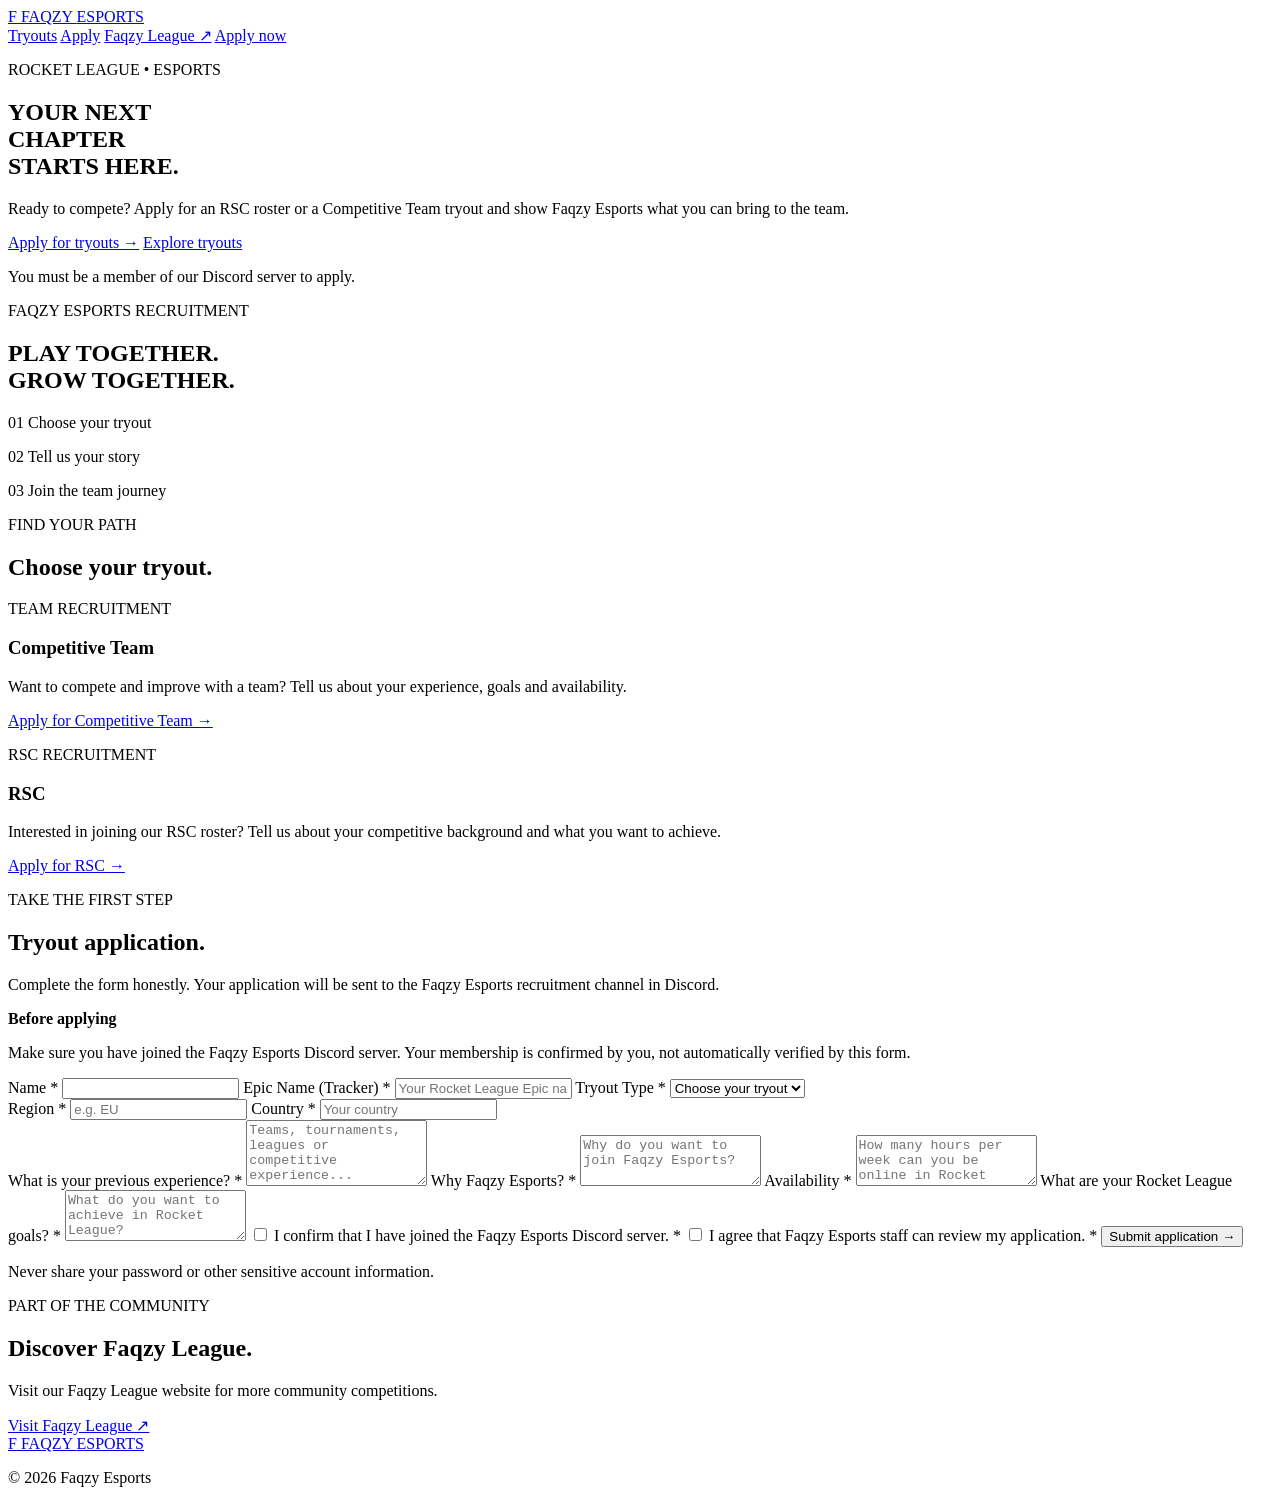
==== index.html @ 2a692650 "Add initial index.html for Faqzy Esports site" ====
<!DOCTYPE html>
<html lang="en">
<head>
  <meta charset="UTF-8">
  <meta name="viewport" content="width=device-width, initial-scale=1.0">

  <title>Faqzy Esports | Tryouts</title>
  <meta name="description" content="Apply for Faqzy Esports Rocket League tryouts.">

  <link rel="stylesheet" href="style.css">
</head>

<body>
  <header class="navbar">
    <a class="brand" href="#">
      <span class="logo">F</span>
      FAQZY <span>ESPORTS</span>
    </a>

    <nav>
      <a href="#tryouts">Tryouts</a>
      <a href="#apply">Apply</a>
      <a href="https://faqzyleague.vercel.app/index.html"
         target="_blank" rel="noopener noreferrer">Faqzy League ↗</a>
      <a class="nav-button" href="#apply">Apply now</a>
    </nav>
  </header>

  <main>
    <section class="hero">
      <div>
        <p class="eyebrow">ROCKET LEAGUE • ESPORTS</p>
        <h1>YOUR NEXT<br><span>CHAPTER</span><br>STARTS HERE.</h1>

        <p class="description">
          Ready to compete? Apply for an RSC roster or a Competitive Team
          tryout and show Faqzy Esports what you can bring to the team.
        </p>

        <div class="buttons">
          <a class="button primary" href="#apply">Apply for tryouts →</a>
          <a class="button" href="#tryouts">Explore tryouts</a>
        </div>

        <p class="small">You must be a member of our Discord server to apply.</p>
      </div>

      <div class="hero-card">
        <p class="eyebrow">FAQZY ESPORTS RECRUITMENT</p>
        <h2>PLAY TOGETHER.<br>GROW TOGETHER.</h2>
        <div class="divider"></div>
        <p><span>01</span> Choose your tryout</p>
        <p><span>02</span> Tell us your story</p>
        <p><span>03</span> Join the team journey</p>
      </div>
    </section>

    <section class="section" id="tryouts">
      <p class="eyebrow">FIND YOUR PATH</p>
      <h2>Choose your <span>tryout.</span></h2>

      <div class="cards">
        <article class="card">
          <p class="eyebrow">TEAM RECRUITMENT</p>
          <h3>Competitive Team</h3>
          <p>
            Want to compete and improve with a team? Tell us about your
            experience, goals and availability.
          </p>
          <a href="#apply" data-tryout="Competitive Team">Apply for Competitive Team →</a>
        </article>

        <article class="card featured">
          <p class="eyebrow">RSC RECRUITMENT</p>
          <h3>RSC</h3>
          <p>
            Interested in joining our RSC roster? Tell us about your
            competitive background and what you want to achieve.
          </p>
          <a href="#apply" data-tryout="RSC">Apply for RSC →</a>
        </article>
      </div>
    </section>

    <section class="section application" id="apply">
      <div class="intro">
        <p class="eyebrow">TAKE THE FIRST STEP</p>
        <h2>Tryout <span>application.</span></h2>

        <p>
          Complete the form honestly. Your application will be sent to
          the Faqzy Esports recruitment channel in Discord.
        </p>

        <div class="notice">
          <strong>Before applying</strong>
          <p>
            Make sure you have joined the Faqzy Esports Discord server.
            Your membership is confirmed by you, not automatically verified
            by this form.
          </p>
        </div>
      </div>

      <form id="tryout-form" class="form">
        <label>
          Name *
          <input name="playerName" maxlength="60" required>
        </label>

        <label>
          Epic Name (Tracker) *
          <input name="epicName" maxlength="80"
                 placeholder="Your Rocket League Epic name" required>
        </label>

        <label>
          Tryout Type *
          <select name="tryoutType" id="tryoutType" required>
            <option value="">Choose your tryout</option>
            <option value="RSC">RSC</option>
            <option value="Competitive Team">Competitive Team</option>
          </select>
        </label>

        <div class="row">
          <label>
            Region *
            <input name="region" maxlength="60"
                   placeholder="e.g. EU" required>
          </label>

          <label>
            Country *
            <input name="country" maxlength="60"
                   placeholder="Your country" required>
          </label>
        </div>

        <label>
          What is your previous experience? *
          <textarea name="experience" rows="4" maxlength="1500"
                    placeholder="Teams, tournaments, leagues or competitive experience..."
                    required></textarea>
        </label>

        <label>
          Why Faqzy Esports? *
          <textarea name="whyFaqzy" rows="3" maxlength="1200"
                    placeholder="Why do you want to join Faqzy Esports?"
                    required></textarea>
        </label>

        <label>
          Availability *
          <textarea name="availability" rows="3" maxlength="1000"
                    placeholder="How many hours per week can you be online in Rocket League and Discord?"
                    required></textarea>
        </label>

        <label>
          What are your Rocket League goals? *
          <textarea name="goals" rows="3" maxlength="1200"
                    placeholder="What do you want to achieve in Rocket League?"
                    required></textarea>
        </label>

        <label class="checkbox">
          <input type="checkbox" name="joinedDiscord" required>
          <span>I confirm that I have joined the Faqzy Esports Discord server. *</span>
        </label>

        <label class="checkbox">
          <input type="checkbox" name="consent" required>
          <span>I agree that Faqzy Esports staff can review my application. *</span>
        </label>

        <button id="submit-button" class="button primary submit" type="submit">
          Submit application →
        </button>

        <p id="form-status" role="status" aria-live="polite"></p>
        <p class="small">Never share your password or other sensitive account information.</p>
      </form>
    </section>

    <section class="league">
      <div>
        <p class="eyebrow">PART OF THE COMMUNITY</p>
        <h2>Discover <span>Faqzy League.</span></h2>
        <p>Visit our Faqzy League website for more community competitions.</p>
      </div>

      <a class="button"
         href="https://faqzyleague.vercel.app/index.html"
         target="_blank" rel="noopener noreferrer">
        Visit Faqzy League ↗
      </a>
    </section>
  </main>

  <footer>
    <a class="brand" href="#"><span class="logo">F</span> FAQZY <span>ESPORTS</span></a>
    <p>© 2026 Faqzy Esports</p>
  </footer>

  <script src="script.js"></script>
</body>
</html>
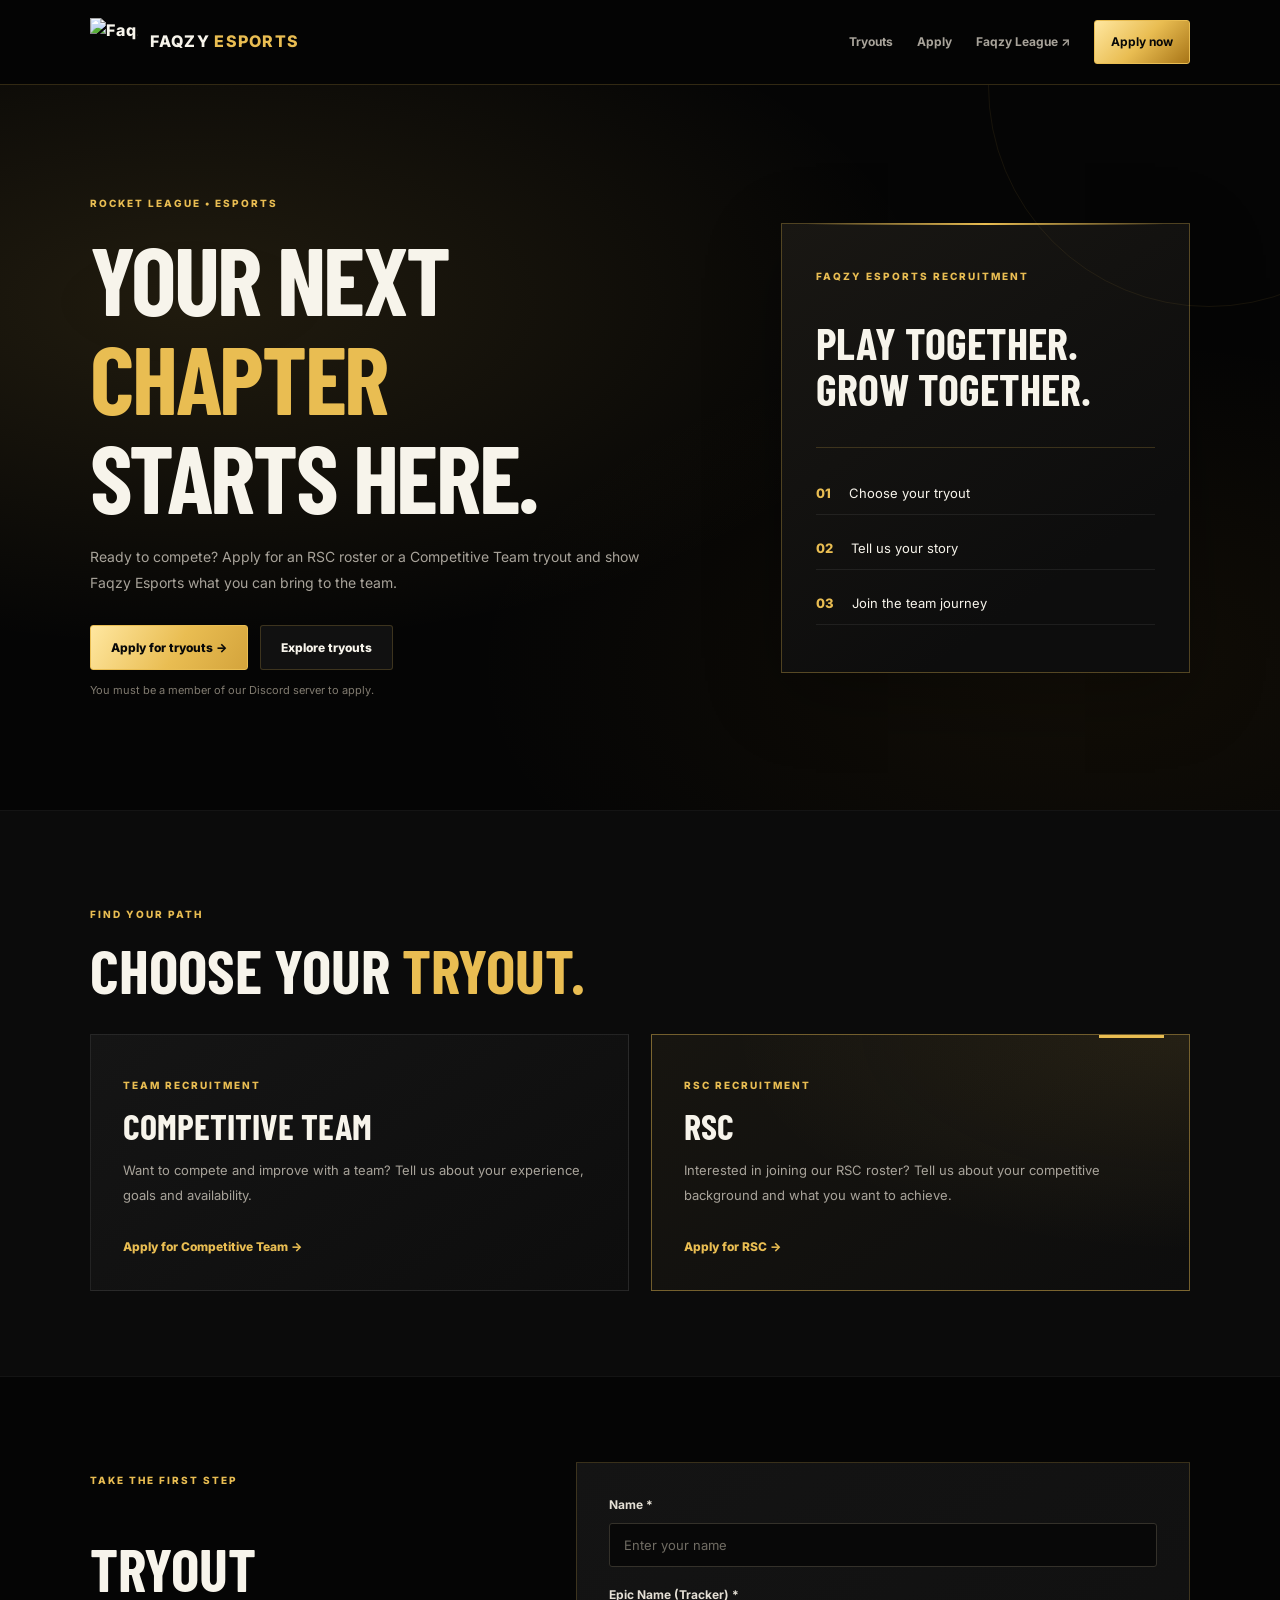
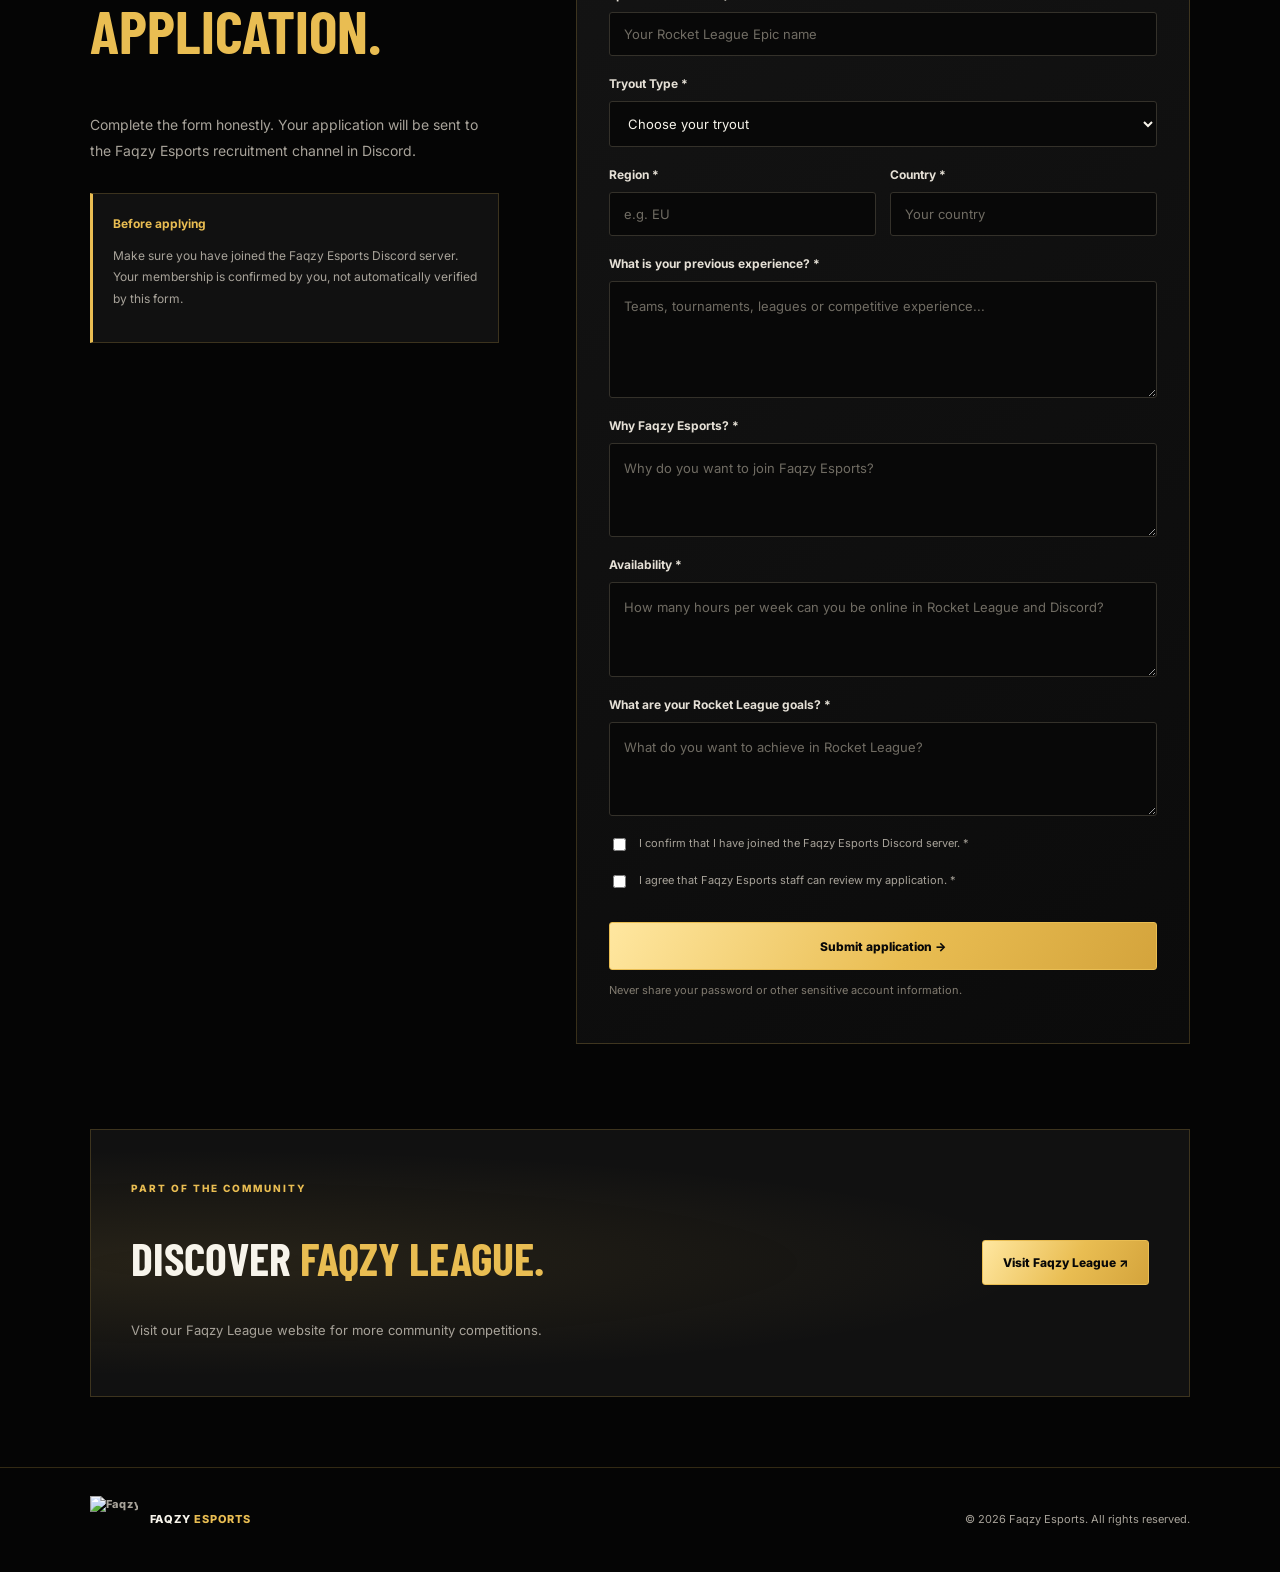
==== commit 89b737e6: "Update index.html" ====
--- a/index.html
+++ b/index.html
@@ -4,206 +4,507 @@
   <meta charset="UTF-8">
   <meta name="viewport" content="width=device-width, initial-scale=1.0">
 
-  <title>Faqzy Esports | Tryouts</title>
-  <meta name="description" content="Apply for Faqzy Esports Rocket League tryouts.">
+  <title>Faqzy Esports | Rocket League Tryouts</title>
+
+  <meta
+    name="description"
+    content="Apply for Faqzy Esports Rocket League tryouts. Join our RSC roster or Competitive Team and take your competitive journey to the next level."
+  >
+
+  <meta name="theme-color" content="#050505">
+
+  <link rel="icon" type="image/png" href="faqzy-logo.png">
+  <link rel="preconnect" href="https://fonts.googleapis.com">
+  <link rel="preconnect" href="https://fonts.gstatic.com" crossorigin>
+
+  <link
+    href="https://fonts.googleapis.com/css2?family=Barlow+Condensed:wght@600;700;800;900&family=Inter:wght@400;500;600;700;800&display=swap"
+    rel="stylesheet"
+  >
 
   <link rel="stylesheet" href="style.css">
 </head>
 
 <body>
+
+  <!-- NAVIGATION -->
   <header class="navbar">
-    <a class="brand" href="#">
-      <span class="logo">F</span>
-      FAQZY <span>ESPORTS</span>
+
+    <a class="brand" href="#" aria-label="Faqzy Esports home">
+      <img
+        src="faqzy-logo.png"
+        alt="Faqzy Esports logo"
+        class="brand-logo"
+      >
+
+      <span class="brand-name">
+        FAQZY <span>ESPORTS</span>
+      </span>
     </a>
 
-    <nav>
+    <nav aria-label="Main navigation">
       <a href="#tryouts">Tryouts</a>
       <a href="#apply">Apply</a>
-      <a href="https://faqzyleague.vercel.app/index.html"
-         target="_blank" rel="noopener noreferrer">Faqzy League ↗</a>
-      <a class="nav-button" href="#apply">Apply now</a>
+
+      <a
+        href="https://faqzyleague.vercel.app/index.html"
+        target="_blank"
+        rel="noopener noreferrer"
+      >
+        Faqzy League ↗
+      </a>
+
+      <a class="nav-button" href="#apply">
+        Apply now
+      </a>
     </nav>
+
   </header>
 
+
   <main>
+
+    <!-- HERO SECTION -->
     <section class="hero">
-      <div>
-        <p class="eyebrow">ROCKET LEAGUE • ESPORTS</p>
-        <h1>YOUR NEXT<br><span>CHAPTER</span><br>STARTS HERE.</h1>
+
+      <div class="hero-content">
+
+        <p class="eyebrow">
+          ROCKET LEAGUE • ESPORTS
+        </p>
+
+        <h1>
+          YOUR NEXT<br>
+          <span>CHAPTER</span><br>
+          STARTS HERE.
+        </h1>
 
         <p class="description">
-          Ready to compete? Apply for an RSC roster or a Competitive Team
-          tryout and show Faqzy Esports what you can bring to the team.
+          Ready to compete? Apply for an RSC roster or a Competitive
+          Team tryout and show Faqzy Esports what you can bring to
+          the team.
         </p>
 
         <div class="buttons">
-          <a class="button primary" href="#apply">Apply for tryouts →</a>
-          <a class="button" href="#tryouts">Explore tryouts</a>
+
+          <a class="button primary" href="#apply">
+            Apply for tryouts →
+          </a>
+
+          <a class="button" href="#tryouts">
+            Explore tryouts
+          </a>
+
         </div>
 
-        <p class="small">You must be a member of our Discord server to apply.</p>
+        <p class="small">
+          You must be a member of our Discord server to apply.
+        </p>
+
       </div>
 
+
+      <!-- RECRUITMENT CARD -->
       <div class="hero-card">
-        <p class="eyebrow">FAQZY ESPORTS RECRUITMENT</p>
-        <h2>PLAY TOGETHER.<br>GROW TOGETHER.</h2>
+
+        <p class="eyebrow">
+          FAQZY ESPORTS RECRUITMENT
+        </p>
+
+        <h2>
+          PLAY TOGETHER.<br>
+          GROW TOGETHER.
+        </h2>
+
         <div class="divider"></div>
-        <p><span>01</span> Choose your tryout</p>
-        <p><span>02</span> Tell us your story</p>
-        <p><span>03</span> Join the team journey</p>
+
+        <p>
+          <span>01</span>
+          Choose your tryout
+        </p>
+
+        <p>
+          <span>02</span>
+          Tell us your story
+        </p>
+
+        <p>
+          <span>03</span>
+          Join the team journey
+        </p>
+
       </div>
+
     </section>
 
+
+    <!-- TRYOUT OPTIONS -->
     <section class="section" id="tryouts">
-      <p class="eyebrow">FIND YOUR PATH</p>
-      <h2>Choose your <span>tryout.</span></h2>
+
+      <p class="eyebrow">
+        FIND YOUR PATH
+      </p>
+
+      <h2>
+        Choose your <span>tryout.</span>
+      </h2>
 
       <div class="cards">
+
+        <!-- COMPETITIVE TEAM -->
         <article class="card">
-          <p class="eyebrow">TEAM RECRUITMENT</p>
-          <h3>Competitive Team</h3>
+
+          <p class="eyebrow">
+            TEAM RECRUITMENT
+          </p>
+
+          <h3>
+            Competitive Team
+          </h3>
+
           <p>
-            Want to compete and improve with a team? Tell us about your
-            experience, goals and availability.
+            Want to compete and improve with a team? Tell us about
+            your experience, goals and availability.
           </p>
-          <a href="#apply" data-tryout="Competitive Team">Apply for Competitive Team →</a>
+
+          <a
+            href="#apply"
+            data-tryout="Competitive Team"
+          >
+            Apply for Competitive Team →
+          </a>
+
         </article>
 
+
+        <!-- RSC -->
         <article class="card featured">
-          <p class="eyebrow">RSC RECRUITMENT</p>
-          <h3>RSC</h3>
+
+          <p class="eyebrow">
+            RSC RECRUITMENT
+          </p>
+
+          <h3>
+            RSC
+          </h3>
+
           <p>
-            Interested in joining our RSC roster? Tell us about your
-            competitive background and what you want to achieve.
+            Interested in joining our RSC roster? Tell us about
+            your competitive background and what you want to achieve.
           </p>
-          <a href="#apply" data-tryout="RSC">Apply for RSC →</a>
+
+          <a
+            href="#apply"
+            data-tryout="RSC"
+          >
+            Apply for RSC →
+          </a>
+
         </article>
+
       </div>
+
     </section>
 
+
+    <!-- APPLICATION SECTION -->
     <section class="section application" id="apply">
+
+      <!-- INTRODUCTION -->
       <div class="intro">
-        <p class="eyebrow">TAKE THE FIRST STEP</p>
-        <h2>Tryout <span>application.</span></h2>
+
+        <p class="eyebrow">
+          TAKE THE FIRST STEP
+        </p>
+
+        <h2>
+          Tryout <span>application.</span>
+        </h2>
 
         <p>
-          Complete the form honestly. Your application will be sent to
-          the Faqzy Esports recruitment channel in Discord.
+          Complete the form honestly. Your application will be sent
+          to the Faqzy Esports recruitment channel in Discord.
         </p>
 
         <div class="notice">
-          <strong>Before applying</strong>
+
+          <strong>
+            Before applying
+          </strong>
+
           <p>
             Make sure you have joined the Faqzy Esports Discord server.
-            Your membership is confirmed by you, not automatically verified
-            by this form.
+            Your membership is confirmed by you, not automatically
+            verified by this form.
           </p>
+
         </div>
+
       </div>
 
+
+      <!-- APPLICATION FORM -->
       <form id="tryout-form" class="form">
+
+        <!-- NAME -->
         <label>
           Name *
-          <input name="playerName" maxlength="60" required>
-        </label>
-
+
+          <input
+            type="text"
+            name="playerName"
+            maxlength="60"
+            autocomplete="nickname"
+            placeholder="Enter your name"
+            required
+          >
+        </label>
+
+
+        <!-- EPIC NAME -->
         <label>
           Epic Name (Tracker) *
-          <input name="epicName" maxlength="80"
-                 placeholder="Your Rocket League Epic name" required>
-        </label>
-
+
+          <input
+            type="text"
+            name="epicName"
+            maxlength="80"
+            placeholder="Your Rocket League Epic name"
+            required
+          >
+        </label>
+
+
+        <!-- TRYOUT TYPE -->
         <label>
           Tryout Type *
-          <select name="tryoutType" id="tryoutType" required>
-            <option value="">Choose your tryout</option>
-            <option value="RSC">RSC</option>
-            <option value="Competitive Team">Competitive Team</option>
+
+          <select
+            name="tryoutType"
+            id="tryoutType"
+            required
+          >
+            <option value="">
+              Choose your tryout
+            </option>
+
+            <option value="RSC">
+              RSC
+            </option>
+
+            <option value="Competitive Team">
+              Competitive Team
+            </option>
+
           </select>
         </label>
 
+
+        <!-- REGION AND COUNTRY -->
         <div class="row">
+
           <label>
             Region *
-            <input name="region" maxlength="60"
-                   placeholder="e.g. EU" required>
+
+            <input
+              type="text"
+              name="region"
+              maxlength="60"
+              placeholder="e.g. EU"
+              required
+            >
           </label>
 
           <label>
             Country *
-            <input name="country" maxlength="60"
-                   placeholder="Your country" required>
+
+            <input
+              type="text"
+              name="country"
+              maxlength="60"
+              placeholder="Your country"
+              autocomplete="country-name"
+              required
+            >
           </label>
+
         </div>
 
+
+        <!-- EXPERIENCE -->
         <label>
           What is your previous experience? *
-          <textarea name="experience" rows="4" maxlength="1500"
-                    placeholder="Teams, tournaments, leagues or competitive experience..."
-                    required></textarea>
-        </label>
-
+
+          <textarea
+            name="experience"
+            rows="4"
+            maxlength="1500"
+            placeholder="Teams, tournaments, leagues or competitive experience..."
+            required
+          ></textarea>
+        </label>
+
+
+        <!-- WHY FAQZY -->
         <label>
           Why Faqzy Esports? *
-          <textarea name="whyFaqzy" rows="3" maxlength="1200"
-                    placeholder="Why do you want to join Faqzy Esports?"
-                    required></textarea>
-        </label>
-
+
+          <textarea
+            name="whyFaqzy"
+            rows="3"
+            maxlength="1200"
+            placeholder="Why do you want to join Faqzy Esports?"
+            required
+          ></textarea>
+        </label>
+
+
+        <!-- AVAILABILITY -->
         <label>
           Availability *
-          <textarea name="availability" rows="3" maxlength="1000"
-                    placeholder="How many hours per week can you be online in Rocket League and Discord?"
-                    required></textarea>
-        </label>
-
+
+          <textarea
+            name="availability"
+            rows="3"
+            maxlength="1000"
+            placeholder="How many hours per week can you be online in Rocket League and Discord?"
+            required
+          ></textarea>
+        </label>
+
+
+        <!-- GOALS -->
         <label>
           What are your Rocket League goals? *
-          <textarea name="goals" rows="3" maxlength="1200"
-                    placeholder="What do you want to achieve in Rocket League?"
-                    required></textarea>
-        </label>
-
+
+          <textarea
+            name="goals"
+            rows="3"
+            maxlength="1200"
+            placeholder="What do you want to achieve in Rocket League?"
+            required
+          ></textarea>
+        </label>
+
+
+        <!-- DISCORD CONFIRMATION -->
         <label class="checkbox">
-          <input type="checkbox" name="joinedDiscord" required>
-          <span>I confirm that I have joined the Faqzy Esports Discord server. *</span>
-        </label>
-
+
+          <input
+            type="checkbox"
+            name="joinedDiscord"
+            required
+          >
+
+          <span>
+            I confirm that I have joined the Faqzy Esports Discord server. *
+          </span>
+
+        </label>
+
+
+        <!-- CONSENT -->
         <label class="checkbox">
-          <input type="checkbox" name="consent" required>
-          <span>I agree that Faqzy Esports staff can review my application. *</span>
-        </label>
-
-        <button id="submit-button" class="button primary submit" type="submit">
+
+          <input
+            type="checkbox"
+            name="consent"
+            required
+          >
+
+          <span>
+            I agree that Faqzy Esports staff can review my application. *
+          </span>
+
+        </label>
+
+
+        <!-- SUBMIT -->
+        <button
+          id="submit-button"
+          class="button primary submit"
+          type="submit"
+        >
           Submit application →
         </button>
 
-        <p id="form-status" role="status" aria-live="polite"></p>
-        <p class="small">Never share your password or other sensitive account information.</p>
+
+        <!-- STATUS MESSAGES -->
+        <p
+          id="form-status"
+          role="status"
+          aria-live="polite"
+        ></p>
+
+
+        <p class="small">
+          Never share your password or other sensitive account information.
+        </p>
+
       </form>
+
     </section>
 
+
+    <!-- FAQZY LEAGUE -->
     <section class="league">
+
       <div>
-        <p class="eyebrow">PART OF THE COMMUNITY</p>
-        <h2>Discover <span>Faqzy League.</span></h2>
-        <p>Visit our Faqzy League website for more community competitions.</p>
+
+        <p class="eyebrow">
+          PART OF THE COMMUNITY
+        </p>
+
+        <h2>
+          Discover <span>Faqzy League.</span>
+        </h2>
+
+        <p>
+          Visit our Faqzy League website for more community competitions.
+        </p>
+
       </div>
 
-      <a class="button"
-         href="https://faqzyleague.vercel.app/index.html"
-         target="_blank" rel="noopener noreferrer">
+      <a
+        class="button primary"
+        href="https://faqzyleague.vercel.app/index.html"
+        target="_blank"
+        rel="noopener noreferrer"
+      >
         Visit Faqzy League ↗
       </a>
+
     </section>
+
   </main>
 
+
+  <!-- FOOTER -->
   <footer>
-    <a class="brand" href="#"><span class="logo">F</span> FAQZY <span>ESPORTS</span></a>
-    <p>© 2026 Faqzy Esports</p>
+
+    <a class="brand" href="#" aria-label="Faqzy Esports home">
+
+      <img
+        src="faqzy-logo.png"
+        alt="Faqzy Esports logo"
+        class="brand-logo"
+      >
+
+      <span class="brand-name">
+        FAQZY <span>ESPORTS</span>
+      </span>
+
+    </a>
+
+    <p>
+      © 2026 Faqzy Esports. All rights reserved.
+    </p>
+
   </footer>
 
+
+  <!-- APPLICATION SCRIPT -->
   <script src="script.js"></script>
+
 </body>
 </html>
--- a/style.css
+++ b/style.css
@@ -0,0 +1,689 @@
+@import url('https://fonts.googleapis.com/css2?family=Barlow+Condensed:wght@600;700;800;900&family=Inter:wght@400;500;600;700;800&display=swap');
+
+:root {
+  --background: #050505;
+  --background-alt: #0b0b0b;
+  --panel: #111111;
+  --panel-light: #181818;
+
+  --text: #f7f4eb;
+  --muted: #a8a39a;
+
+  --gold: #e9bd52;
+  --gold-light: #ffe7a0;
+  --gold-dark: #a87517;
+
+  --border: rgba(233, 189, 82, .2);
+  --gold-glow: rgba(233, 189, 82, .12);
+}
+
+* {
+  box-sizing: border-box;
+}
+
+html {
+  scroll-behavior: smooth;
+  scroll-padding-top: 30px;
+}
+
+body {
+  margin: 0;
+  background: var(--background);
+  color: var(--text);
+  font-family: Inter, sans-serif;
+  line-height: 1.6;
+}
+
+::selection {
+  background: var(--gold);
+  color: #050505;
+}
+
+a {
+  color: inherit;
+  text-decoration: none;
+  transition: color .2s ease, background .2s ease,
+              border-color .2s ease, transform .2s ease;
+}
+
+.navbar {
+  padding: 18px 7%;
+  display: flex;
+  justify-content: space-between;
+  align-items: center;
+  gap: 24px;
+
+  background: rgba(5, 5, 5, .94);
+  border-bottom: 1px solid var(--border);
+
+  position: relative;
+  z-index: 10;
+}
+
+.brand {
+  display: flex;
+  align-items: center;
+  gap: 12px;
+
+  font-weight: 800;
+  letter-spacing: .08em;
+  white-space: nowrap;
+}
+
+.brand-logo {
+  width: 48px;
+  height: 48px;
+  object-fit: contain;
+  display: block;
+}
+
+.brand-name {
+  color: var(--text);
+}
+
+.brand-name > span {
+  color: var(--gold);
+}
+
+nav {
+  display: flex;
+  align-items: center;
+  flex-wrap: wrap;
+  gap: 24px;
+
+  color: var(--muted);
+  font-size: 12px;
+  font-weight: 700;
+}
+
+nav a:hover,
+.card a:hover {
+  color: var(--gold-light);
+}
+
+.nav-button {
+  padding: 11px 16px;
+  background: linear-gradient(
+    135deg,
+    var(--gold-light),
+    var(--gold),
+    var(--gold-dark)
+  );
+
+  color: #080808;
+  border: 1px solid var(--gold);
+  border-radius: 3px;
+}
+
+.nav-button:hover {
+  color: #000;
+  filter: brightness(1.12);
+  transform: translateY(-2px);
+}
+
+.hero {
+  position: relative;
+  overflow: hidden;
+
+  padding: 100px 7%;
+  display: grid;
+  grid-template-columns: 1.2fr .8fr;
+  align-items: center;
+  gap: 7%;
+
+  background:
+    radial-gradient(
+      ellipse at 15% 30%,
+      rgba(233, 189, 82, .12),
+      transparent 48%
+    ),
+    radial-gradient(
+      ellipse at 85% 80%,
+      rgba(168, 117, 23, .08),
+      transparent 40%
+    ),
+    var(--background);
+}
+
+.hero::after {
+  content: "";
+  position: absolute;
+  right: -150px;
+  top: -220px;
+
+  width: 440px;
+  height: 440px;
+
+  border: 1px solid rgba(233, 189, 82, .08);
+  border-radius: 50%;
+
+  pointer-events: none;
+}
+
+.eyebrow {
+  color: var(--gold);
+  font-size: 10px;
+  font-weight: 800;
+  letter-spacing: .2em;
+  text-transform: uppercase;
+}
+
+h1,
+h2,
+h3 {
+  font-family: 'Barlow Condensed', sans-serif;
+  text-transform: uppercase;
+  line-height: 1.03;
+}
+
+h1 {
+  font-size: clamp(58px, 7.5vw, 100px);
+  margin: 18px 0;
+  letter-spacing: -.025em;
+}
+
+h1 span,
+h2 span {
+  color: var(--gold);
+}
+
+.description {
+  max-width: 590px;
+  color: var(--muted);
+  font-size: 14px;
+  line-height: 1.9;
+}
+
+.buttons {
+  display: flex;
+  flex-wrap: wrap;
+  gap: 12px;
+  margin: 28px 0 12px;
+}
+
+.button {
+  display: inline-flex;
+  justify-content: center;
+  align-items: center;
+  gap: 8px;
+
+  padding: 14px 20px;
+
+  border: 1px solid var(--border);
+  background: #111;
+  color: var(--text);
+
+  border-radius: 3px;
+  font: 800 12px Inter, sans-serif;
+
+  cursor: pointer;
+  transition: .2s ease;
+}
+
+.button:hover {
+  border-color: var(--gold);
+  transform: translateY(-2px);
+}
+
+.primary {
+  background: linear-gradient(
+    120deg,
+    var(--gold-light),
+    var(--gold) 55%,
+    #d4a43c
+  );
+
+  border-color: var(--gold);
+  color: #080808;
+}
+
+.primary:hover {
+  background: var(--gold-light);
+  color: #000;
+  box-shadow: 0 5px 25px rgba(233, 189, 82, .17);
+}
+
+.small {
+  color: #817b70;
+  font-size: 11px;
+}
+
+.hero-card {
+  position: relative;
+  padding: 34px;
+
+  background:
+    linear-gradient(145deg, #191713, #0d0d0d 75%);
+
+  border: 1px solid rgba(233, 189, 82, .3);
+  box-shadow: 0 20px 70px rgba(0, 0, 0, .3);
+}
+
+.hero-card::before {
+  content: "";
+  position: absolute;
+  top: -1px;
+  left: 25px;
+  right: 25px;
+  height: 2px;
+
+  background: linear-gradient(
+    90deg,
+    transparent,
+    var(--gold),
+    transparent
+  );
+}
+
+.hero-card h2 {
+  font-size: 44px;
+}
+
+.divider {
+  border-top: 1px solid var(--border);
+  margin: 25px 0;
+}
+
+.hero-card p:not(.eyebrow) {
+  padding: 10px 0;
+  border-bottom: 1px solid rgba(255, 255, 255, .07);
+  font-size: 13px;
+}
+
+.hero-card p span {
+  color: var(--gold);
+  margin-right: 14px;
+  font-weight: 800;
+}
+
+.section {
+  padding: 85px 7%;
+}
+
+#tryouts {
+  background: var(--background-alt);
+  border-top: 1px solid rgba(255, 255, 255, .035);
+  border-bottom: 1px solid rgba(255, 255, 255, .035);
+}
+
+.section > h2 {
+  margin: 16px 0 32px;
+  font-size: clamp(40px, 5vw, 62px);
+}
+
+.cards {
+  display: grid;
+  grid-template-columns: repeat(2, minmax(0, 1fr));
+  gap: 22px;
+}
+
+.card,
+.form {
+  padding: 32px;
+  background: linear-gradient(145deg, #151515, #0d0d0d);
+
+  border: 1px solid rgba(255, 255, 255, .09);
+  min-width: 0;
+}
+
+.card {
+  position: relative;
+  transition: border-color .25s ease, transform .25s ease;
+}
+
+.card:hover {
+  border-color: rgba(233, 189, 82, .45);
+  transform: translateY(-4px);
+}
+
+.card h3 {
+  font-size: 36px;
+  margin: 14px 0;
+}
+
+.card p:not(.eyebrow) {
+  color: var(--muted);
+  font-size: 13px;
+  line-height: 1.9;
+  margin-bottom: 25px;
+}
+
+.card a {
+  display: inline-block;
+  color: var(--gold);
+  font-size: 12px;
+  font-weight: 800;
+}
+
+.featured {
+  border-color: rgba(233, 189, 82, .45);
+  background:
+    radial-gradient(
+      ellipse at 100% 0,
+      rgba(233, 189, 82, .09),
+      transparent 60%
+    ),
+    linear-gradient(145deg, #171510, #0d0d0d);
+}
+
+.featured::after {
+  content: "";
+  position: absolute;
+  top: 0;
+  right: 25px;
+
+  height: 3px;
+  width: 65px;
+
+  background: var(--gold);
+}
+
+.application {
+  display: grid;
+  grid-template-columns: .8fr 1.2fr;
+  gap: 7%;
+  align-items: start;
+}
+
+.intro h2 {
+  font-size: clamp(40px, 5vw, 60px);
+}
+
+.intro > p:not(.eyebrow) {
+  color: var(--muted);
+  font-size: 14px;
+  line-height: 1.9;
+}
+
+.notice {
+  margin-top: 28px;
+  padding: 20px;
+
+  background: #111;
+  border: 1px solid var(--border);
+  border-left: 3px solid var(--gold);
+
+  font-size: 12px;
+}
+
+.notice strong {
+  color: var(--gold);
+}
+
+.notice p {
+  color: var(--muted);
+  line-height: 1.8;
+}
+
+.form {
+  background: linear-gradient(145deg, #141414, #0b0b0b);
+  border-color: rgba(233, 189, 82, .2);
+}
+
+.form label:not(.checkbox) {
+  display: block;
+  margin-bottom: 18px;
+  font-size: 12px;
+  font-weight: 700;
+  color: #e5e0d6;
+}
+
+input:not([type="checkbox"]),
+select,
+textarea {
+  display: block;
+  width: 100%;
+  margin-top: 8px;
+  padding: 13px 14px;
+
+  background: #080808;
+  color: var(--text);
+
+  border: 1px solid #34312a;
+  border-radius: 3px;
+
+  font: 13px Inter, sans-serif;
+  transition: border-color .2s ease, box-shadow .2s ease;
+}
+
+input::placeholder,
+textarea::placeholder {
+  color: #706c63;
+}
+
+input:focus,
+select:focus,
+textarea:focus {
+  outline: none;
+  border-color: var(--gold);
+  box-shadow: 0 0 0 3px rgba(233, 189, 82, .08);
+}
+
+select {
+  cursor: pointer;
+}
+
+select option {
+  background: #111;
+  color: var(--text);
+}
+
+textarea {
+  resize: vertical;
+  line-height: 1.7;
+}
+
+.row {
+  display: grid;
+  grid-template-columns: 1fr 1fr;
+  gap: 14px;
+}
+
+.checkbox {
+  display: flex;
+  align-items: flex-start;
+  gap: 10px;
+  margin: 17px 0;
+
+  color: var(--muted);
+  font-size: 11px;
+  line-height: 1.8;
+}
+
+.checkbox input {
+  flex-shrink: 0;
+  margin-top: 4px;
+  accent-color: var(--gold);
+}
+
+.submit {
+  width: 100%;
+  margin-top: 14px;
+  min-height: 48px;
+}
+
+#form-status {
+  font-size: 12px;
+  line-height: 1.8;
+}
+
+#form-status.success {
+  color: var(--gold);
+}
+
+#form-status.error {
+  color: #ff8585;
+}
+
+.league {
+  position: relative;
+  overflow: hidden;
+
+  margin: 0 7% 70px;
+  padding: 40px;
+
+  display: flex;
+  justify-content: space-between;
+  align-items: center;
+  gap: 25px;
+
+  background:
+    radial-gradient(
+      ellipse at 10% 50%,
+      rgba(233, 189, 82, .1),
+      transparent 60%
+    ),
+    #111;
+
+  border: 1px solid var(--border);
+}
+
+.league h2 {
+  font-size: clamp(32px, 4vw, 46px);
+}
+
+.league p:not(.eyebrow) {
+  color: var(--muted);
+  font-size: 13px;
+  line-height: 1.8;
+}
+
+footer {
+  padding: 28px 7%;
+
+  background: #050505;
+  border-top: 1px solid var(--border);
+
+  display: flex;
+  justify-content: space-between;
+  align-items: center;
+  gap: 20px;
+
+  color: var(--muted);
+  font-size: 11px;
+}
+
+button:disabled {
+  opacity: .6;
+  cursor: wait;
+  transform: none;
+}
+
+a:focus-visible,
+button:focus-visible {
+  outline: 2px solid var(--gold-light);
+  outline-offset: 4px;
+}
+
+@media (max-width: 850px) {
+  .navbar {
+    align-items: flex-start;
+    flex-direction: column;
+  }
+
+  nav {
+    gap: 14px;
+  }
+
+  .hero {
+    grid-template-columns: 1fr;
+    padding: 65px 5%;
+    gap: 40px;
+  }
+
+  .section {
+    padding: 60px 5%;
+  }
+
+  .application {
+    grid-template-columns: 1fr;
+    gap: 28px;
+  }
+
+  .league {
+    margin: 0 5% 45px;
+    padding: 28px;
+    align-items: flex-start;
+    flex-direction: column;
+  }
+
+  footer {
+    padding: 24px 5%;
+    flex-wrap: wrap;
+  }
+}
+
+@media (max-width: 560px) {
+  .navbar {
+    padding: 16px 5%;
+  }
+
+  .brand-logo {
+    width: 42px;
+    height: 42px;
+  }
+
+  .brand {
+    gap: 9px;
+    font-size: 13px;
+  }
+
+  nav {
+    gap: 12px;
+    font-size: 11px;
+  }
+
+  .hero {
+    padding-top: 50px;
+    padding-bottom: 50px;
+  }
+
+  h1 {
+    font-size: clamp(52px, 13vw, 68px);
+  }
+
+  .hero-card {
+    padding: 24px;
+  }
+
+  .hero-card h2 {
+    font-size: 38px;
+  }
+
+  .cards,
+  .row {
+    grid-template-columns: 1fr;
+  }
+
+  .card,
+  .form {
+    padding: 22px;
+  }
+
+  .buttons {
+    flex-direction: column;
+  }
+
+  .buttons .button {
+    width: 100%;
+  }
+
+  .league {
+    padding: 24px;
+  }
+
+  footer {
+    align-items: flex-start;
+    flex-direction: column;
+  }
+}
+
+@media (prefers-reduced-motion: reduce) {
+  *,
+  *::before,
+  *::after {
+    scroll-behavior: auto !important;
+    transition-duration: .01ms !important;
+    animation-duration: .01ms !important;
+  }
+}
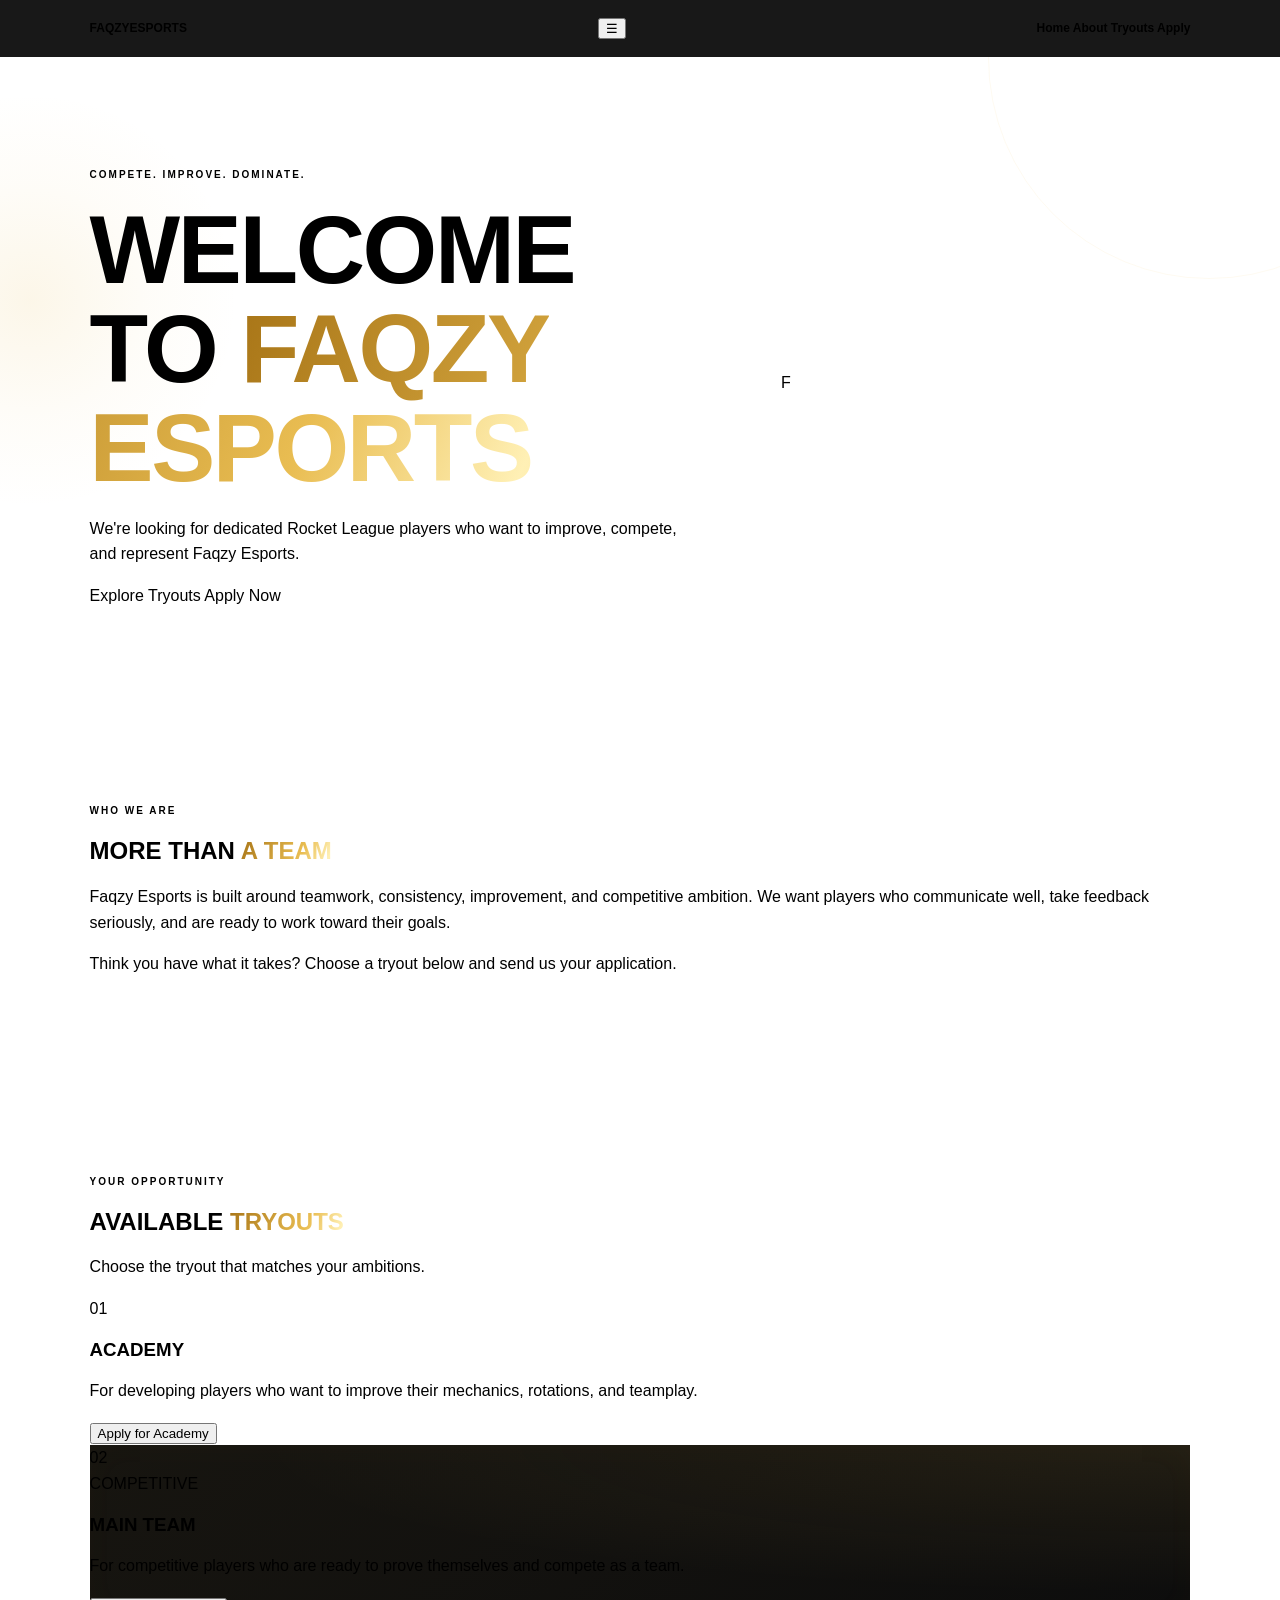
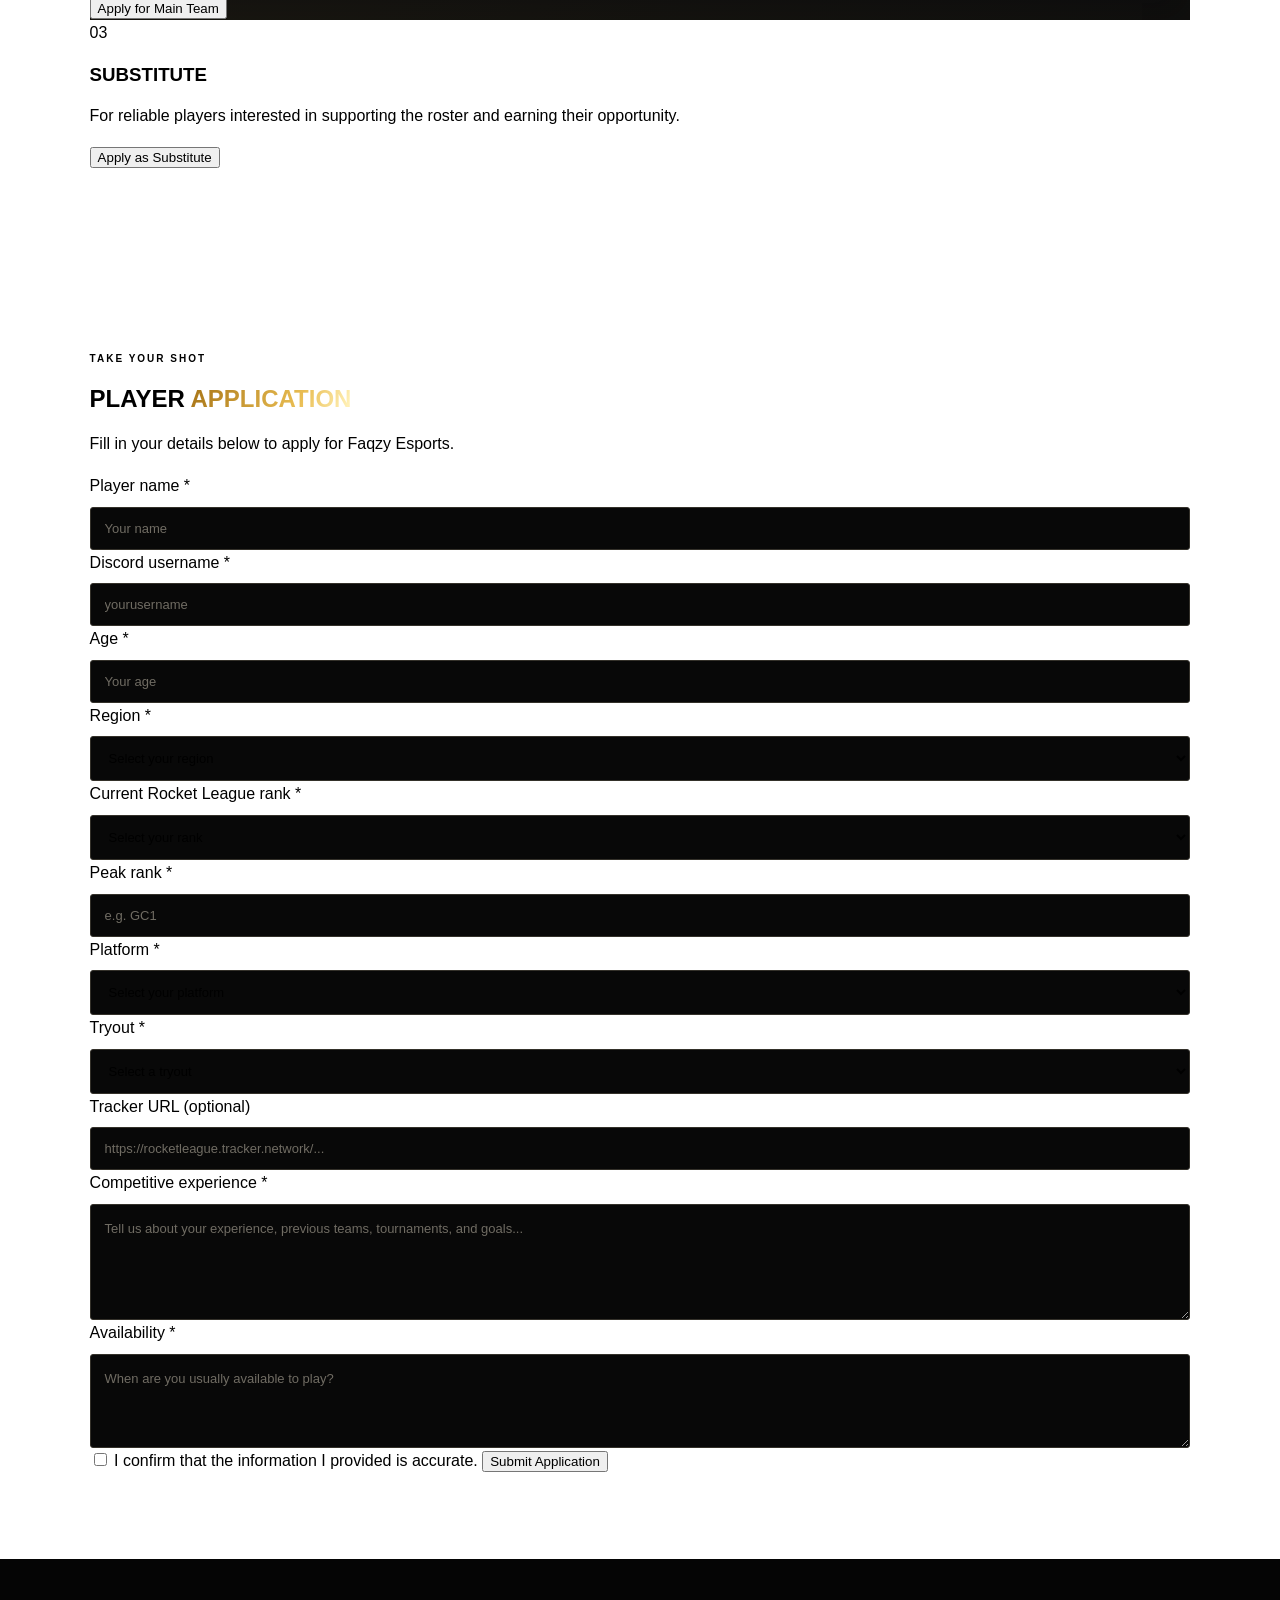
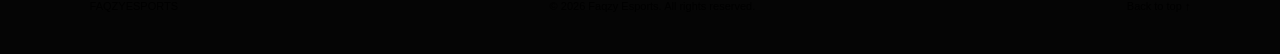
==== commit 1eb30592: "Update index.html" ====
--- a/index.html
+++ b/index.html
@@ -1,510 +1,380 @@
 <!DOCTYPE html>
 <html lang="en">
 <head>
-  <meta charset="UTF-8">
-  <meta name="viewport" content="width=device-width, initial-scale=1.0">
-
-  <title>Faqzy Esports | Rocket League Tryouts</title>
-
-  <meta
-    name="description"
-    content="Apply for Faqzy Esports Rocket League tryouts. Join our RSC roster or Competitive Team and take your competitive journey to the next level."
-  >
-
-  <meta name="theme-color" content="#050505">
-
-  <link rel="icon" type="image/png" href="faqzy-logo.png">
-  <link rel="preconnect" href="https://fonts.googleapis.com">
-  <link rel="preconnect" href="https://fonts.gstatic.com" crossorigin>
-
-  <link
-    href="https://fonts.googleapis.com/css2?family=Barlow+Condensed:wght@600;700;800;900&family=Inter:wght@400;500;600;700;800&display=swap"
-    rel="stylesheet"
-  >
-
-  <link rel="stylesheet" href="style.css">
+    <meta charset="UTF-8">
+    <meta name="viewport" content="width=device-width, initial-scale=1.0">
+
+    <title>Faqzy Esports | Rocket League Tryouts</title>
+    <meta
+        name="description"
+        content="Join Faqzy Esports. Apply for Rocket League tryouts and show us what you can do."
+    >
+
+    <link rel="stylesheet" href="style.css">
+
+    <script src="script.js" defer></script>
 </head>
 
 <body>
-
-  <!-- NAVIGATION -->
-  <header class="navbar">
-
-    <a class="brand" href="#" aria-label="Faqzy Esports home">
-      <img
-        src="faqzy-logo.png"
-        alt="Faqzy Esports logo"
-        class="brand-logo"
-      >
-
-      <span class="brand-name">
-        FAQZY <span>ESPORTS</span>
-      </span>
-    </a>
-
-    <nav aria-label="Main navigation">
-      <a href="#tryouts">Tryouts</a>
-      <a href="#apply">Apply</a>
-
-      <a
-        href="https://faqzyleague.vercel.app/index.html"
-        target="_blank"
-        rel="noopener noreferrer"
-      >
-        Faqzy League ↗
-      </a>
-
-      <a class="nav-button" href="#apply">
-        Apply now
-      </a>
-    </nav>
-
-  </header>
-
-
-  <main>
-
-    <!-- HERO SECTION -->
-    <section class="hero">
-
-      <div class="hero-content">
-
-        <p class="eyebrow">
-          ROCKET LEAGUE • ESPORTS
+    <header class="site-header">
+        <nav class="navbar">
+            <a class="logo" href="#home" aria-label="Faqzy Esports home">
+                FAQZY<span>ESPORTS</span>
+            </a>
+
+            <button
+                class="menu-toggle"
+                id="menuToggle"
+                type="button"
+                aria-label="Toggle navigation"
+                aria-expanded="false"
+                aria-controls="navLinks"
+            >
+                ☰
+            </button>
+
+            <div class="nav-links" id="navLinks">
+                <a href="#home">Home</a>
+                <a href="#about">About</a>
+                <a href="#tryouts">Tryouts</a>
+                <a href="#application">Apply</a>
+            </div>
+        </nav>
+    </header>
+
+    <main>
+        <!-- HERO -->
+        <section class="hero reveal" id="home">
+            <div class="hero-content">
+                <p class="eyebrow">COMPETE. IMPROVE. DOMINATE.</p>
+
+                <h1>
+                    WELCOME TO
+                    <span>FAQZY ESPORTS</span>
+                </h1>
+
+                <p class="hero-description">
+                    We're looking for dedicated Rocket League players who want
+                    to improve, compete, and represent Faqzy Esports.
+                </p>
+
+                <div class="hero-buttons">
+                    <a class="btn btn-primary" href="#tryouts">
+                        Explore Tryouts
+                    </a>
+
+                    <a class="btn btn-secondary" href="#application">
+                        Apply Now
+                    </a>
+                </div>
+            </div>
+
+            <div class="hero-decoration" aria-hidden="true">
+                <span>F</span>
+            </div>
+        </section>
+
+        <!-- ABOUT -->
+        <section class="section about-section reveal" id="about">
+            <div class="section-heading">
+                <p class="eyebrow">WHO WE ARE</p>
+                <h2>MORE THAN <span>A TEAM</span></h2>
+            </div>
+
+            <div class="about-content">
+                <p>
+                    Faqzy Esports is built around teamwork, consistency,
+                    improvement, and competitive ambition. We want players
+                    who communicate well, take feedback seriously, and are
+                    ready to work toward their goals.
+                </p>
+
+                <p>
+                    Think you have what it takes? Choose a tryout below and
+                    send us your application.
+                </p>
+            </div>
+        </section>
+
+        <!-- TRYOUTS -->
+        <section class="section tryouts-section reveal" id="tryouts">
+            <div class="section-heading">
+                <p class="eyebrow">YOUR OPPORTUNITY</p>
+                <h2>AVAILABLE <span>TRYOUTS</span></h2>
+
+                <p class="section-description">
+                    Choose the tryout that matches your ambitions.
+                </p>
+            </div>
+
+            <div class="tryout-grid">
+                <article class="tryout-card">
+                    <div class="tryout-number">01</div>
+
+                    <h3>Academy</h3>
+
+                    <p>
+                        For developing players who want to improve their
+                        mechanics, rotations, and teamplay.
+                    </p>
+
+                    <button
+                        class="btn btn-primary"
+                        type="button"
+                        data-tryout="Academy"
+                    >
+                        Apply for Academy
+                    </button>
+                </article>
+
+                <article class="tryout-card featured">
+                    <div class="tryout-number">02</div>
+
+                    <div class="featured-label">COMPETITIVE</div>
+
+                    <h3>Main Team</h3>
+
+                    <p>
+                        For competitive players who are ready to prove
+                        themselves and compete as a team.
+                    </p>
+
+                    <button
+                        class="btn btn-primary"
+                        type="button"
+                        data-tryout="Main Team"
+                    >
+                        Apply for Main Team
+                    </button>
+                </article>
+
+                <article class="tryout-card">
+                    <div class="tryout-number">03</div>
+
+                    <h3>Substitute</h3>
+
+                    <p>
+                        For reliable players interested in supporting
+                        the roster and earning their opportunity.
+                    </p>
+
+                    <button
+                        class="btn btn-primary"
+                        type="button"
+                        data-tryout="Substitute"
+                    >
+                        Apply as Substitute
+                    </button>
+                </article>
+            </div>
+        </section>
+
+        <!-- APPLICATION -->
+        <section
+            class="section application-section reveal"
+            id="application"
+        >
+            <div class="section-heading">
+                <p class="eyebrow">TAKE YOUR SHOT</p>
+                <h2>PLAYER <span>APPLICATION</span></h2>
+
+                <p class="section-description">
+                    Fill in your details below to apply for Faqzy Esports.
+                </p>
+            </div>
+
+            <form id="applicationForm" class="application-form">
+                <div class="form-grid">
+                    <div class="form-group">
+                        <label for="playerName">Player name *</label>
+
+                        <input
+                            type="text"
+                            id="playerName"
+                            name="playerName"
+                            placeholder="Your name"
+                            minlength="2"
+                            maxlength="50"
+                            autocomplete="name"
+                            required
+                        >
+                    </div>
+
+                    <div class="form-group">
+                        <label for="discord">Discord username *</label>
+
+                        <input
+                            type="text"
+                            id="discord"
+                            name="discord"
+                            placeholder="yourusername"
+                            minlength="2"
+                            maxlength="50"
+                            required
+                        >
+                    </div>
+
+                    <div class="form-group">
+                        <label for="age">Age *</label>
+
+                        <input
+                            type="number"
+                            id="age"
+                            name="age"
+                            placeholder="Your age"
+                            min="13"
+                            max="99"
+                            required
+                        >
+                    </div>
+
+                    <div class="form-group">
+                        <label for="region">Region *</label>
+
+                        <select id="region" name="region" required>
+                            <option value="">Select your region</option>
+                            <option value="EU">Europe (EU)</option>
+                            <option value="NA">North America (NA)</option>
+                            <option value="Other">Other</option>
+                        </select>
+                    </div>
+
+                    <div class="form-group">
+                        <label for="rank">Current Rocket League rank *</label>
+
+                        <select id="rank" name="rank" required>
+                            <option value="">Select your rank</option>
+                            <option value="Bronze">Bronze</option>
+                            <option value="Silver">Silver</option>
+                            <option value="Gold">Gold</option>
+                            <option value="Platinum">Platinum</option>
+                            <option value="Diamond">Diamond</option>
+                            <option value="Champion">Champion</option>
+                            <option value="Grand Champion">Grand Champion</option>
+                            <option value="Supersonic Legend">Supersonic Legend</option>
+                        </select>
+                    </div>
+
+                    <div class="form-group">
+                        <label for="peakRank">Peak rank *</label>
+
+                        <input
+                            type="text"
+                            id="peakRank"
+                            name="peakRank"
+                            placeholder="e.g. GC1"
+                            maxlength="50"
+                            required
+                        >
+                    </div>
+
+                    <div class="form-group">
+                        <label for="platform">Platform *</label>
+
+                        <select id="platform" name="platform" required>
+                            <option value="">Select your platform</option>
+                            <option value="PC">PC</option>
+                            <option value="PlayStation">PlayStation</option>
+                            <option value="Xbox">Xbox</option>
+                            <option value="Nintendo Switch">Nintendo Switch</option>
+                        </select>
+                    </div>
+
+                    <div class="form-group">
+                        <label for="tryout">Tryout *</label>
+
+                        <select id="tryout" name="tryout" required>
+                            <option value="">Select a tryout</option>
+                            <option value="Academy">Academy</option>
+                            <option value="Main Team">Main Team</option>
+                            <option value="Substitute">Substitute</option>
+                        </select>
+                    </div>
+
+                    <div class="form-group full-width">
+                        <label for="tracker">Tracker URL (optional)</label>
+
+                        <input
+                            type="url"
+                            id="tracker"
+                            name="tracker"
+                            placeholder="https://rocketleague.tracker.network/..."
+                        >
+                    </div>
+
+                    <div class="form-group full-width">
+                        <label for="experience">Competitive experience *</label>
+
+                        <textarea
+                            id="experience"
+                            name="experience"
+                            rows="4"
+                            minlength="10"
+                            maxlength="1500"
+                            placeholder="Tell us about your experience, previous teams, tournaments, and goals..."
+                            required
+                        ></textarea>
+                    </div>
+
+                    <div class="form-group full-width">
+                        <label for="availability">Availability *</label>
+
+                        <textarea
+                            id="availability"
+                            name="availability"
+                            rows="3"
+                            minlength="3"
+                            maxlength="500"
+                            placeholder="When are you usually available to play?"
+                            required
+                        ></textarea>
+                    </div>
+                </div>
+
+                <label class="checkbox-label" for="confirmInfo">
+                    <input
+                        type="checkbox"
+                        id="confirmInfo"
+                        name="confirmInfo"
+                        required
+                    >
+
+                    <span>
+                        I confirm that the information I provided is accurate.
+                    </span>
+                </label>
+
+                <button
+                    type="submit"
+                    class="btn btn-primary submit-button"
+                    id="submitApplication"
+                >
+                    Submit Application
+                </button>
+
+                <div
+                    id="applicationStatus"
+                    class="form-status"
+                    role="status"
+                    aria-live="polite"
+                    hidden
+                ></div>
+            </form>
+        </section>
+    </main>
+
+    <!-- FOOTER -->
+    <footer class="site-footer">
+        <a class="logo" href="#home">
+            FAQZY<span>ESPORTS</span>
+        </a>
+
+        <p>
+            © <span id="currentYear"></span> Faqzy Esports.
+            All rights reserved.
         </p>
 
-        <h1>
-          YOUR NEXT<br>
-          <span>CHAPTER</span><br>
-          STARTS HERE.
-        </h1>
-
-        <p class="description">
-          Ready to compete? Apply for an RSC roster or a Competitive
-          Team tryout and show Faqzy Esports what you can bring to
-          the team.
-        </p>
-
-        <div class="buttons">
-
-          <a class="button primary" href="#apply">
-            Apply for tryouts →
-          </a>
-
-          <a class="button" href="#tryouts">
-            Explore tryouts
-          </a>
-
-        </div>
-
-        <p class="small">
-          You must be a member of our Discord server to apply.
-        </p>
-
-      </div>
-
-
-      <!-- RECRUITMENT CARD -->
-      <div class="hero-card">
-
-        <p class="eyebrow">
-          FAQZY ESPORTS RECRUITMENT
-        </p>
-
-        <h2>
-          PLAY TOGETHER.<br>
-          GROW TOGETHER.
-        </h2>
-
-        <div class="divider"></div>
-
-        <p>
-          <span>01</span>
-          Choose your tryout
-        </p>
-
-        <p>
-          <span>02</span>
-          Tell us your story
-        </p>
-
-        <p>
-          <span>03</span>
-          Join the team journey
-        </p>
-
-      </div>
-
-    </section>
-
-
-    <!-- TRYOUT OPTIONS -->
-    <section class="section" id="tryouts">
-
-      <p class="eyebrow">
-        FIND YOUR PATH
-      </p>
-
-      <h2>
-        Choose your <span>tryout.</span>
-      </h2>
-
-      <div class="cards">
-
-        <!-- COMPETITIVE TEAM -->
-        <article class="card">
-
-          <p class="eyebrow">
-            TEAM RECRUITMENT
-          </p>
-
-          <h3>
-            Competitive Team
-          </h3>
-
-          <p>
-            Want to compete and improve with a team? Tell us about
-            your experience, goals and availability.
-          </p>
-
-          <a
-            href="#apply"
-            data-tryout="Competitive Team"
-          >
-            Apply for Competitive Team →
-          </a>
-
-        </article>
-
-
-        <!-- RSC -->
-        <article class="card featured">
-
-          <p class="eyebrow">
-            RSC RECRUITMENT
-          </p>
-
-          <h3>
-            RSC
-          </h3>
-
-          <p>
-            Interested in joining our RSC roster? Tell us about
-            your competitive background and what you want to achieve.
-          </p>
-
-          <a
-            href="#apply"
-            data-tryout="RSC"
-          >
-            Apply for RSC →
-          </a>
-
-        </article>
-
-      </div>
-
-    </section>
-
-
-    <!-- APPLICATION SECTION -->
-    <section class="section application" id="apply">
-
-      <!-- INTRODUCTION -->
-      <div class="intro">
-
-        <p class="eyebrow">
-          TAKE THE FIRST STEP
-        </p>
-
-        <h2>
-          Tryout <span>application.</span>
-        </h2>
-
-        <p>
-          Complete the form honestly. Your application will be sent
-          to the Faqzy Esports recruitment channel in Discord.
-        </p>
-
-        <div class="notice">
-
-          <strong>
-            Before applying
-          </strong>
-
-          <p>
-            Make sure you have joined the Faqzy Esports Discord server.
-            Your membership is confirmed by you, not automatically
-            verified by this form.
-          </p>
-
-        </div>
-
-      </div>
-
-
-      <!-- APPLICATION FORM -->
-      <form id="tryout-form" class="form">
-
-        <!-- NAME -->
-        <label>
-          Name *
-
-          <input
-            type="text"
-            name="playerName"
-            maxlength="60"
-            autocomplete="nickname"
-            placeholder="Enter your name"
-            required
-          >
-        </label>
-
-
-        <!-- EPIC NAME -->
-        <label>
-          Epic Name (Tracker) *
-
-          <input
-            type="text"
-            name="epicName"
-            maxlength="80"
-            placeholder="Your Rocket League Epic name"
-            required
-          >
-        </label>
-
-
-        <!-- TRYOUT TYPE -->
-        <label>
-          Tryout Type *
-
-          <select
-            name="tryoutType"
-            id="tryoutType"
-            required
-          >
-            <option value="">
-              Choose your tryout
-            </option>
-
-            <option value="RSC">
-              RSC
-            </option>
-
-            <option value="Competitive Team">
-              Competitive Team
-            </option>
-
-          </select>
-        </label>
-
-
-        <!-- REGION AND COUNTRY -->
-        <div class="row">
-
-          <label>
-            Region *
-
-            <input
-              type="text"
-              name="region"
-              maxlength="60"
-              placeholder="e.g. EU"
-              required
-            >
-          </label>
-
-          <label>
-            Country *
-
-            <input
-              type="text"
-              name="country"
-              maxlength="60"
-              placeholder="Your country"
-              autocomplete="country-name"
-              required
-            >
-          </label>
-
-        </div>
-
-
-        <!-- EXPERIENCE -->
-        <label>
-          What is your previous experience? *
-
-          <textarea
-            name="experience"
-            rows="4"
-            maxlength="1500"
-            placeholder="Teams, tournaments, leagues or competitive experience..."
-            required
-          ></textarea>
-        </label>
-
-
-        <!-- WHY FAQZY -->
-        <label>
-          Why Faqzy Esports? *
-
-          <textarea
-            name="whyFaqzy"
-            rows="3"
-            maxlength="1200"
-            placeholder="Why do you want to join Faqzy Esports?"
-            required
-          ></textarea>
-        </label>
-
-
-        <!-- AVAILABILITY -->
-        <label>
-          Availability *
-
-          <textarea
-            name="availability"
-            rows="3"
-            maxlength="1000"
-            placeholder="How many hours per week can you be online in Rocket League and Discord?"
-            required
-          ></textarea>
-        </label>
-
-
-        <!-- GOALS -->
-        <label>
-          What are your Rocket League goals? *
-
-          <textarea
-            name="goals"
-            rows="3"
-            maxlength="1200"
-            placeholder="What do you want to achieve in Rocket League?"
-            required
-          ></textarea>
-        </label>
-
-
-        <!-- DISCORD CONFIRMATION -->
-        <label class="checkbox">
-
-          <input
-            type="checkbox"
-            name="joinedDiscord"
-            required
-          >
-
-          <span>
-            I confirm that I have joined the Faqzy Esports Discord server. *
-          </span>
-
-        </label>
-
-
-        <!-- CONSENT -->
-        <label class="checkbox">
-
-          <input
-            type="checkbox"
-            name="consent"
-            required
-          >
-
-          <span>
-            I agree that Faqzy Esports staff can review my application. *
-          </span>
-
-        </label>
-
-
-        <!-- SUBMIT -->
-        <button
-          id="submit-button"
-          class="button primary submit"
-          type="submit"
-        >
-          Submit application →
-        </button>
-
-
-        <!-- STATUS MESSAGES -->
-        <p
-          id="form-status"
-          role="status"
-          aria-live="polite"
-        ></p>
-
-
-        <p class="small">
-          Never share your password or other sensitive account information.
-        </p>
-
-      </form>
-
-    </section>
-
-
-    <!-- FAQZY LEAGUE -->
-    <section class="league">
-
-      <div>
-
-        <p class="eyebrow">
-          PART OF THE COMMUNITY
-        </p>
-
-        <h2>
-          Discover <span>Faqzy League.</span>
-        </h2>
-
-        <p>
-          Visit our Faqzy League website for more community competitions.
-        </p>
-
-      </div>
-
-      <a
-        class="button primary"
-        href="https://faqzyleague.vercel.app/index.html"
-        target="_blank"
-        rel="noopener noreferrer"
-      >
-        Visit Faqzy League ↗
-      </a>
-
-    </section>
-
-  </main>
-
-
-  <!-- FOOTER -->
-  <footer>
-
-    <a class="brand" href="#" aria-label="Faqzy Esports home">
-
-      <img
-        src="faqzy-logo.png"
-        alt="Faqzy Esports logo"
-        class="brand-logo"
-      >
-
-      <span class="brand-name">
-        FAQZY <span>ESPORTS</span>
-      </span>
-
-    </a>
-
-    <p>
-      © 2026 Faqzy Esports. All rights reserved.
-    </p>
-
-  </footer>
-
-
-  <!-- APPLICATION SCRIPT -->
-  <script src="script.js"></script>
-
+        <a href="#home" class="back-to-top">Back to top ↑</a>
+    </footer>
 </body>
 </html>
--- a/style.css
+++ b/style.css
@@ -1,4 +1,9 @@
+```css
 @import url('https://fonts.googleapis.com/css2?family=Barlow+Condensed:wght@600;700;800;900&family=Inter:wght@400;500;600;700;800&display=swap');
+
+/* =========================================
+   FAQZY ESPORTS — GOLD EDITION
+   ========================================= */
 
 :root {
   --background: #050505;
@@ -23,7 +28,7 @@
 
 html {
   scroll-behavior: smooth;
-  scroll-padding-top: 30px;
+  scroll-padding-top: 100px;
 }
 
 body {
@@ -32,6 +37,7 @@
   color: var(--text);
   font-family: Inter, sans-serif;
   line-height: 1.6;
+  overflow-x: hidden;
 }
 
 ::selection {
@@ -42,22 +48,42 @@
 a {
   color: inherit;
   text-decoration: none;
-  transition: color .2s ease, background .2s ease,
-              border-color .2s ease, transform .2s ease;
-}
+
+  transition:
+    color .25s ease,
+    background .25s ease,
+    border-color .25s ease,
+    transform .25s ease;
+}
+
+button,
+input,
+select,
+textarea {
+  font-family: inherit;
+}
+
+/* =========================================
+   NAVIGATION
+   ========================================= */
 
 .navbar {
   padding: 18px 7%;
+
   display: flex;
   justify-content: space-between;
   align-items: center;
   gap: 24px;
 
-  background: rgba(5, 5, 5, .94);
+  background: rgba(5, 5, 5, .92);
   border-bottom: 1px solid var(--border);
 
-  position: relative;
-  z-index: 10;
+  position: sticky;
+  top: 0;
+  z-index: 100;
+
+  backdrop-filter: blur(16px);
+  -webkit-backdrop-filter: blur(16px);
 }
 
 .brand {
@@ -73,8 +99,25 @@
 .brand-logo {
   width: 48px;
   height: 48px;
+
   object-fit: contain;
   display: block;
+
+  filter: drop-shadow(
+    0 0 8px rgba(233, 189, 82, .15)
+  );
+
+  transition:
+    transform .35s ease,
+    filter .35s ease;
+}
+
+.brand:hover .brand-logo {
+  transform: rotate(-5deg) scale(1.08);
+
+  filter: drop-shadow(
+    0 0 15px rgba(233, 189, 82, .55)
+  );
 }
 
 .brand-name {
@@ -96,15 +139,38 @@
   font-weight: 700;
 }
 
-nav a:hover,
-.card a:hover {
+nav a:not(.nav-button) {
+  position: relative;
+}
+
+nav a:not(.nav-button)::after {
+  content: "";
+  position: absolute;
+
+  left: 0;
+  bottom: -5px;
+
+  width: 0;
+  height: 1px;
+
+  background: var(--gold);
+
+  transition: width .3s ease;
+}
+
+nav a:not(.nav-button):hover {
   color: var(--gold-light);
+}
+
+nav a:not(.nav-button):hover::after {
+  width: 100%;
 }
 
 .nav-button {
   padding: 11px 16px;
+
   background: linear-gradient(
-    135deg,
+    120deg,
     var(--gold-light),
     var(--gold),
     var(--gold-dark)
@@ -121,11 +187,17 @@
   transform: translateY(-2px);
 }
 
+/* =========================================
+   HERO SECTION
+   ========================================= */
+
 .hero {
   position: relative;
+  isolation: isolate;
   overflow: hidden;
 
   padding: 100px 7%;
+
   display: grid;
   grid-template-columns: 1.2fr .8fr;
   align-items: center;
@@ -145,9 +217,35 @@
     var(--background);
 }
 
+.hero::before {
+  content: "";
+  position: absolute;
+  z-index: -1;
+
+  width: 420px;
+  height: 420px;
+
+  top: 5%;
+  left: -180px;
+
+  background: radial-gradient(
+    circle,
+    rgba(233, 189, 82, .13),
+    rgba(233, 189, 82, .04) 40%,
+    transparent 70%
+  );
+
+  border-radius: 50%;
+  pointer-events: none;
+
+  animation: goldPulse 7s ease-in-out infinite alternate;
+}
+
 .hero::after {
   content: "";
   position: absolute;
+  z-index: -1;
+
   right: -150px;
   top: -220px;
 
@@ -158,13 +256,39 @@
   border-radius: 50%;
 
   pointer-events: none;
+
+  animation: orbitGlow 18s linear infinite;
+}
+
+@keyframes goldPulse {
+  from {
+    transform: translate(0, 0) scale(.9);
+    opacity: .55;
+  }
+
+  to {
+    transform: translate(90px, 50px) scale(1.2);
+    opacity: 1;
+  }
+}
+
+@keyframes orbitGlow {
+  from {
+    transform: rotate(0deg);
+  }
+
+  to {
+    transform: rotate(360deg);
+  }
 }
 
 .eyebrow {
   color: var(--gold);
+
   font-size: 10px;
   font-weight: 800;
   letter-spacing: .2em;
+
   text-transform: uppercase;
 }
 
@@ -187,8 +311,39 @@
   color: var(--gold);
 }
 
+.hero h1 span,
+.section h2 span,
+.intro h2 span,
+.league h2 span {
+  background: linear-gradient(
+    115deg,
+    #a87517 0%,
+    #e9bd52 35%,
+    #fff0b5 50%,
+    #e9bd52 70%,
+    #a87517 100%
+  );
+
+  background-size: 200% auto;
+
+  color: var(--gold);
+
+  -webkit-background-clip: text;
+  background-clip: text;
+  -webkit-text-fill-color: transparent;
+
+  animation: goldShimmer 6s linear infinite;
+}
+
+@keyframes goldShimmer {
+  to {
+    background-position: 200% center;
+  }
+}
+
 .description {
   max-width: 590px;
+
   color: var(--muted);
   font-size: 14px;
   line-height: 1.9;
@@ -198,10 +353,24 @@
   display: flex;
   flex-wrap: wrap;
   gap: 12px;
+
   margin: 28px 0 12px;
 }
 
+.small {
+  color: #817b70;
+  font-size: 11px;
+}
+
+/* =========================================
+   BUTTONS
+   ========================================= */
+
 .button {
+  position: relative;
+  isolation: isolate;
+  overflow: hidden;
+
   display: inline-flex;
   justify-content: center;
   align-items: center;
@@ -210,19 +379,52 @@
   padding: 14px 20px;
 
   border: 1px solid var(--border);
+  border-radius: 3px;
+
   background: #111;
   color: var(--text);
 
-  border-radius: 3px;
   font: 800 12px Inter, sans-serif;
 
   cursor: pointer;
-  transition: .2s ease;
+
+  transition:
+    transform .25s ease,
+    box-shadow .25s ease,
+    border-color .25s ease,
+    background .25s ease;
+}
+
+.button::before {
+  content: "";
+  position: absolute;
+  z-index: -1;
+
+  top: -50%;
+  left: -120%;
+
+  width: 65%;
+  height: 200%;
+
+  background: linear-gradient(
+    100deg,
+    transparent,
+    rgba(255, 255, 255, .35),
+    transparent
+  );
+
+  transform: skewX(-20deg);
+
+  transition: left .65s ease;
+}
+
+.button:hover::before {
+  left: 150%;
 }
 
 .button:hover {
+  transform: translateY(-3px);
   border-color: var(--gold);
-  transform: translateY(-2px);
 }
 
 .primary {
@@ -240,31 +442,58 @@
 .primary:hover {
   background: var(--gold-light);
   color: #000;
-  box-shadow: 0 5px 25px rgba(233, 189, 82, .17);
-}
-
-.small {
-  color: #817b70;
-  font-size: 11px;
-}
+
+  box-shadow:
+    0 7px 24px rgba(233, 189, 82, .2),
+    0 0 12px rgba(233, 189, 82, .08);
+}
+
+.button:active {
+  transform: translateY(-1px) scale(.98);
+}
+
+.button:disabled {
+  opacity: .6;
+  cursor: wait;
+  transform: none;
+}
+
+/* =========================================
+   HERO RECRUITMENT CARD
+   ========================================= */
 
 .hero-card {
   position: relative;
+
   padding: 34px;
 
-  background:
-    linear-gradient(145deg, #191713, #0d0d0d 75%);
+  background: linear-gradient(
+    145deg,
+    #191713,
+    #0d0d0d 75%
+  );
 
   border: 1px solid rgba(233, 189, 82, .3);
+
   box-shadow: 0 20px 70px rgba(0, 0, 0, .3);
+
+  animation:
+    heroEntrance .9s ease-out .15s both,
+    cardFloat 6s ease-in-out 1.2s infinite;
+
+  transition:
+    border-color .3s ease,
+    box-shadow .3s ease;
 }
 
 .hero-card::before {
   content: "";
   position: absolute;
+
   top: -1px;
   left: 25px;
   right: 25px;
+
   height: 2px;
 
   background: linear-gradient(
@@ -275,6 +504,14 @@
   );
 }
 
+.hero-card:hover {
+  border-color: rgba(233, 189, 82, .65);
+
+  box-shadow:
+    0 20px 70px rgba(0, 0, 0, .35),
+    0 0 30px rgba(233, 189, 82, .07);
+}
+
 .hero-card h2 {
   font-size: 44px;
 }
@@ -286,7 +523,9 @@
 
 .hero-card p:not(.eyebrow) {
   padding: 10px 0;
+
   border-bottom: 1px solid rgba(255, 255, 255, .07);
+
   font-size: 13px;
 }
 
@@ -296,12 +535,39 @@
   font-weight: 800;
 }
 
+@keyframes heroEntrance {
+  from {
+    opacity: 0;
+    transform: translateY(28px);
+  }
+
+  to {
+    opacity: 1;
+    transform: translateY(0);
+  }
+}
+
+@keyframes cardFloat {
+  0%, 100% {
+    transform: translateY(0);
+  }
+
+  50% {
+    transform: translateY(-7px);
+  }
+}
+
+/* =========================================
+   GENERAL SECTIONS
+   ========================================= */
+
 .section {
   padding: 85px 7%;
 }
 
 #tryouts {
   background: var(--background-alt);
+
   border-top: 1px solid rgba(255, 255, 255, .035);
   border-bottom: 1px solid rgba(255, 255, 255, .035);
 }
@@ -310,6 +576,10 @@
   margin: 16px 0 32px;
   font-size: clamp(40px, 5vw, 62px);
 }
+
+/* =========================================
+   TRYOUT CARDS
+   ========================================= */
 
 .cards {
   display: grid;
@@ -317,46 +587,105 @@
   gap: 22px;
 }
 
-.card,
-.form {
-  padding: 32px;
-  background: linear-gradient(145deg, #151515, #0d0d0d);
-
-  border: 1px solid rgba(255, 255, 255, .09);
-  min-width: 0;
-}
-
 .card {
   position: relative;
-  transition: border-color .25s ease, transform .25s ease;
+  overflow: hidden;
+
+  padding: 32px;
+
+  background: linear-gradient(
+    145deg,
+    #151515,
+    #0d0d0d
+  );
+
+  border: 1px solid rgba(255, 255, 255, .09);
+
+  min-width: 0;
+
+  transition:
+    transform .35s ease,
+    border-color .35s ease,
+    box-shadow .35s ease,
+    background .35s ease;
+}
+
+.card::before {
+  content: "";
+  position: absolute;
+
+  top: 0;
+  left: 0;
+
+  width: 100%;
+  height: 2px;
+
+  background: linear-gradient(
+    90deg,
+    transparent,
+    var(--gold),
+    var(--gold-light),
+    transparent
+  );
+
+  transform: scaleX(0);
+  transform-origin: left;
+
+  transition: transform .4s ease;
+}
+
+.card:hover::before {
+  transform: scaleX(1);
 }
 
 .card:hover {
-  border-color: rgba(233, 189, 82, .45);
-  transform: translateY(-4px);
+  transform: translateY(-8px);
+
+  border-color: rgba(233, 189, 82, .6);
+
+  box-shadow:
+    0 18px 45px rgba(0, 0, 0, .3),
+    0 0 24px rgba(233, 189, 82, .05);
 }
 
 .card h3 {
   font-size: 36px;
   margin: 14px 0;
+
+  transition:
+    color .3s ease,
+    letter-spacing .3s ease;
+}
+
+.card:hover h3 {
+  letter-spacing: .5px;
 }
 
 .card p:not(.eyebrow) {
   color: var(--muted);
+
   font-size: 13px;
   line-height: 1.9;
+
   margin-bottom: 25px;
 }
 
 .card a {
   display: inline-block;
+
   color: var(--gold);
+
   font-size: 12px;
   font-weight: 800;
 }
 
+.card a:hover {
+  color: var(--gold-light);
+}
+
 .featured {
   border-color: rgba(233, 189, 82, .45);
+
   background:
     radial-gradient(
       ellipse at 100% 0,
@@ -364,11 +693,14 @@
       transparent 60%
     ),
     linear-gradient(145deg, #171510, #0d0d0d);
+
+  box-shadow: inset 0 0 35px rgba(233, 189, 82, .025);
 }
 
 .featured::after {
   content: "";
   position: absolute;
+
   top: 0;
   right: 25px;
 
@@ -377,10 +709,15 @@
 
   background: var(--gold);
 }
+
+/* =========================================
+   APPLICATION SECTION
+   ========================================= */
 
 .application {
   display: grid;
   grid-template-columns: .8fr 1.2fr;
+
   gap: 7%;
   align-items: start;
 }
@@ -391,15 +728,21 @@
 
 .intro > p:not(.eyebrow) {
   color: var(--muted);
+
   font-size: 14px;
   line-height: 1.9;
 }
+
+/* =========================================
+   NOTICE BOX
+   ========================================= */
 
 .notice {
   margin-top: 28px;
   padding: 20px;
 
   background: #111;
+
   border: 1px solid var(--border);
   border-left: 3px solid var(--gold);
 
@@ -415,16 +758,42 @@
   line-height: 1.8;
 }
 
+/* =========================================
+   FORM
+   ========================================= */
+
 .form {
-  background: linear-gradient(145deg, #141414, #0b0b0b);
-  border-color: rgba(233, 189, 82, .2);
+  padding: 32px;
+
+  background: linear-gradient(
+    145deg,
+    #141414,
+    #0b0b0b
+  );
+
+  border: 1px solid rgba(233, 189, 82, .2);
+
+  min-width: 0;
+
+  transition:
+    border-color .3s ease,
+    box-shadow .3s ease;
+}
+
+.form:focus-within {
+  border-color: rgba(233, 189, 82, .38);
+
+  box-shadow: 0 0 35px rgba(233, 189, 82, .035);
 }
 
 .form label:not(.checkbox) {
   display: block;
+
   margin-bottom: 18px;
+
   font-size: 12px;
   font-weight: 700;
+
   color: #e5e0d6;
 }
 
@@ -432,7 +801,10 @@
 select,
 textarea {
   display: block;
+
   width: 100%;
+  min-width: 0;
+
   margin-top: 8px;
   padding: 13px 14px;
 
@@ -442,8 +814,12 @@
   border: 1px solid #34312a;
   border-radius: 3px;
 
-  font: 13px Inter, sans-serif;
-  transition: border-color .2s ease, box-shadow .2s ease;
+  font-size: 13px;
+
+  transition:
+    border-color .25s ease,
+    background .25s ease,
+    box-shadow .25s ease;
 }
 
 input::placeholder,
@@ -451,12 +827,22 @@
   color: #706c63;
 }
 
-input:focus,
+input:not([type="checkbox"]):hover,
+select:hover,
+textarea:hover {
+  border-color: #66552e;
+}
+
+input:not([type="checkbox"]):focus,
 select:focus,
 textarea:focus {
   outline: none;
+
   border-color: var(--gold);
-  box-shadow: 0 0 0 3px rgba(233, 189, 82, .08);
+
+  box-shadow:
+    0 0 0 3px rgba(233, 189, 82, .08),
+    0 0 18px rgba(233, 189, 82, .04);
 }
 
 select {
@@ -483,6 +869,7 @@
   display: flex;
   align-items: flex-start;
   gap: 10px;
+
   margin: 17px 0;
 
   color: var(--muted);
@@ -492,14 +879,18 @@
 
 .checkbox input {
   flex-shrink: 0;
+
   margin-top: 4px;
+
   accent-color: var(--gold);
+  cursor: pointer;
 }
 
 .submit {
   width: 100%;
+  min-height: 48px;
+
   margin-top: 14px;
-  min-height: 48px;
 }
 
 #form-status {
@@ -514,6 +905,10 @@
 #form-status.error {
   color: #ff8585;
 }
+
+/* =========================================
+   FAQZY LEAGUE
+   ========================================= */
 
 .league {
   position: relative;
@@ -536,6 +931,16 @@
     #111;
 
   border: 1px solid var(--border);
+
+  transition:
+    border-color .3s ease,
+    box-shadow .3s ease;
+}
+
+.league:hover {
+  border-color: rgba(233, 189, 82, .4);
+
+  box-shadow: 0 0 35px rgba(233, 189, 82, .04);
 }
 
 .league h2 {
@@ -548,6 +953,10 @@
   line-height: 1.8;
 }
 
+/* =========================================
+   FOOTER
+   ========================================= */
+
 footer {
   padding: 28px 7%;
 
@@ -563,11 +972,49 @@
   font-size: 11px;
 }
 
-button:disabled {
-  opacity: .6;
-  cursor: wait;
-  transform: none;
-}
+/* =========================================
+   SCROLL REVEAL ANIMATIONS
+   ========================================= */
+
+/*
+   Without JavaScript, content stays visible.
+   JavaScript adds js-scroll only when the
+   animation system is ready.
+*/
+
+.js-scroll .reveal {
+  opacity: 0;
+  transform: translateY(30px);
+
+  transition:
+    opacity .7s ease,
+    transform .7s cubic-bezier(.2, .7, .2, 1);
+}
+
+.js-scroll .reveal.is-visible {
+  opacity: 1;
+  transform: translateY(0);
+}
+
+.js-scroll .reveal-left {
+  transform: translateX(-25px);
+}
+
+.js-scroll .reveal-left.is-visible {
+  transform: translateX(0);
+}
+
+.js-scroll .reveal-right {
+  transform: translateX(25px);
+}
+
+.js-scroll .reveal-right.is-visible {
+  transform: translateX(0);
+}
+
+/* =========================================
+   FOCUS ACCESSIBILITY
+   ========================================= */
 
 a:focus-visible,
 button:focus-visible {
@@ -575,6 +1022,10 @@
   outline-offset: 4px;
 }
 
+/* =========================================
+   TABLET
+   ========================================= */
+
 @media (max-width: 850px) {
   .navbar {
     align-items: flex-start;
@@ -587,8 +1038,13 @@
 
   .hero {
     grid-template-columns: 1fr;
+
     padding: 65px 5%;
     gap: 40px;
+  }
+
+  .hero-card {
+    animation: heroEntrance .9s ease-out .15s both;
   }
 
   .section {
@@ -603,6 +1059,7 @@
   .league {
     margin: 0 5% 45px;
     padding: 28px;
+
     align-items: flex-start;
     flex-direction: column;
   }
@@ -613,21 +1070,25 @@
   }
 }
 
+/* =========================================
+   MOBILE
+   ========================================= */
+
 @media (max-width: 560px) {
   .navbar {
     padding: 16px 5%;
   }
 
+  .brand {
+    gap: 9px;
+    font-size: 13px;
+  }
+
   .brand-logo {
     width: 42px;
     height: 42px;
   }
 
-  .brand {
-    gap: 9px;
-    font-size: 13px;
-  }
-
   nav {
     gap: 12px;
     font-size: 11px;
@@ -639,7 +1100,7 @@
   }
 
   h1 {
-    font-size: clamp(52px, 13vw, 68px);
+    font-size: clamp(48px, 12vw, 68px);
   }
 
   .hero-card {
@@ -676,14 +1137,38 @@
     align-items: flex-start;
     flex-direction: column;
   }
-}
+
+  .hero::before {
+    width: 260px;
+    height: 260px;
+    left: -130px;
+  }
+
+  .hero-card:hover,
+  .form:focus-within {
+    box-shadow: none;
+  }
+}
+
+/* =========================================
+   REDUCED MOTION
+   ========================================= */
 
 @media (prefers-reduced-motion: reduce) {
   *,
   *::before,
   *::after {
     scroll-behavior: auto !important;
+    animation-duration: .01ms !important;
+    animation-iteration-count: 1 !important;
     transition-duration: .01ms !important;
-    animation-duration: .01ms !important;
-  }
-}
+  }
+
+  .js-scroll .reveal,
+  .js-scroll .reveal-left,
+  .js-scroll .reveal-right {
+    opacity: 1;
+    transform: none;
+  }
+}
+```
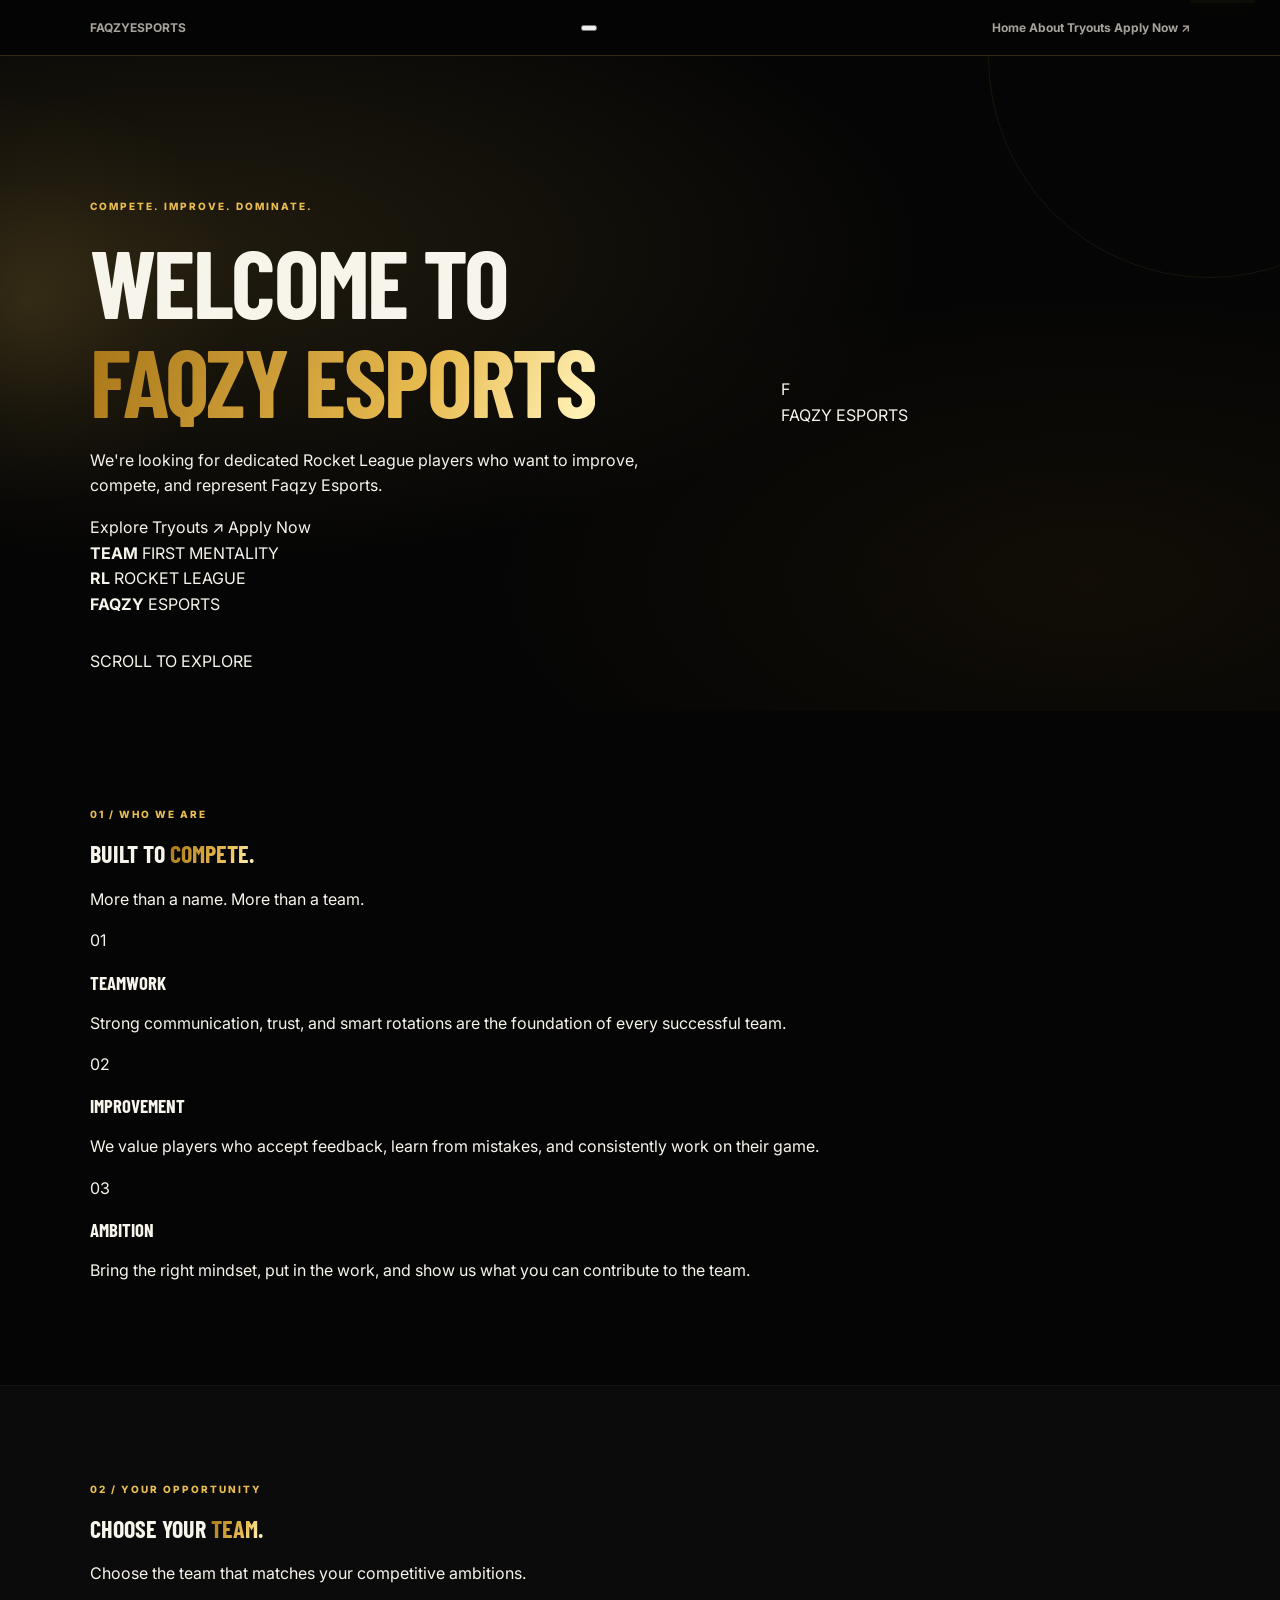
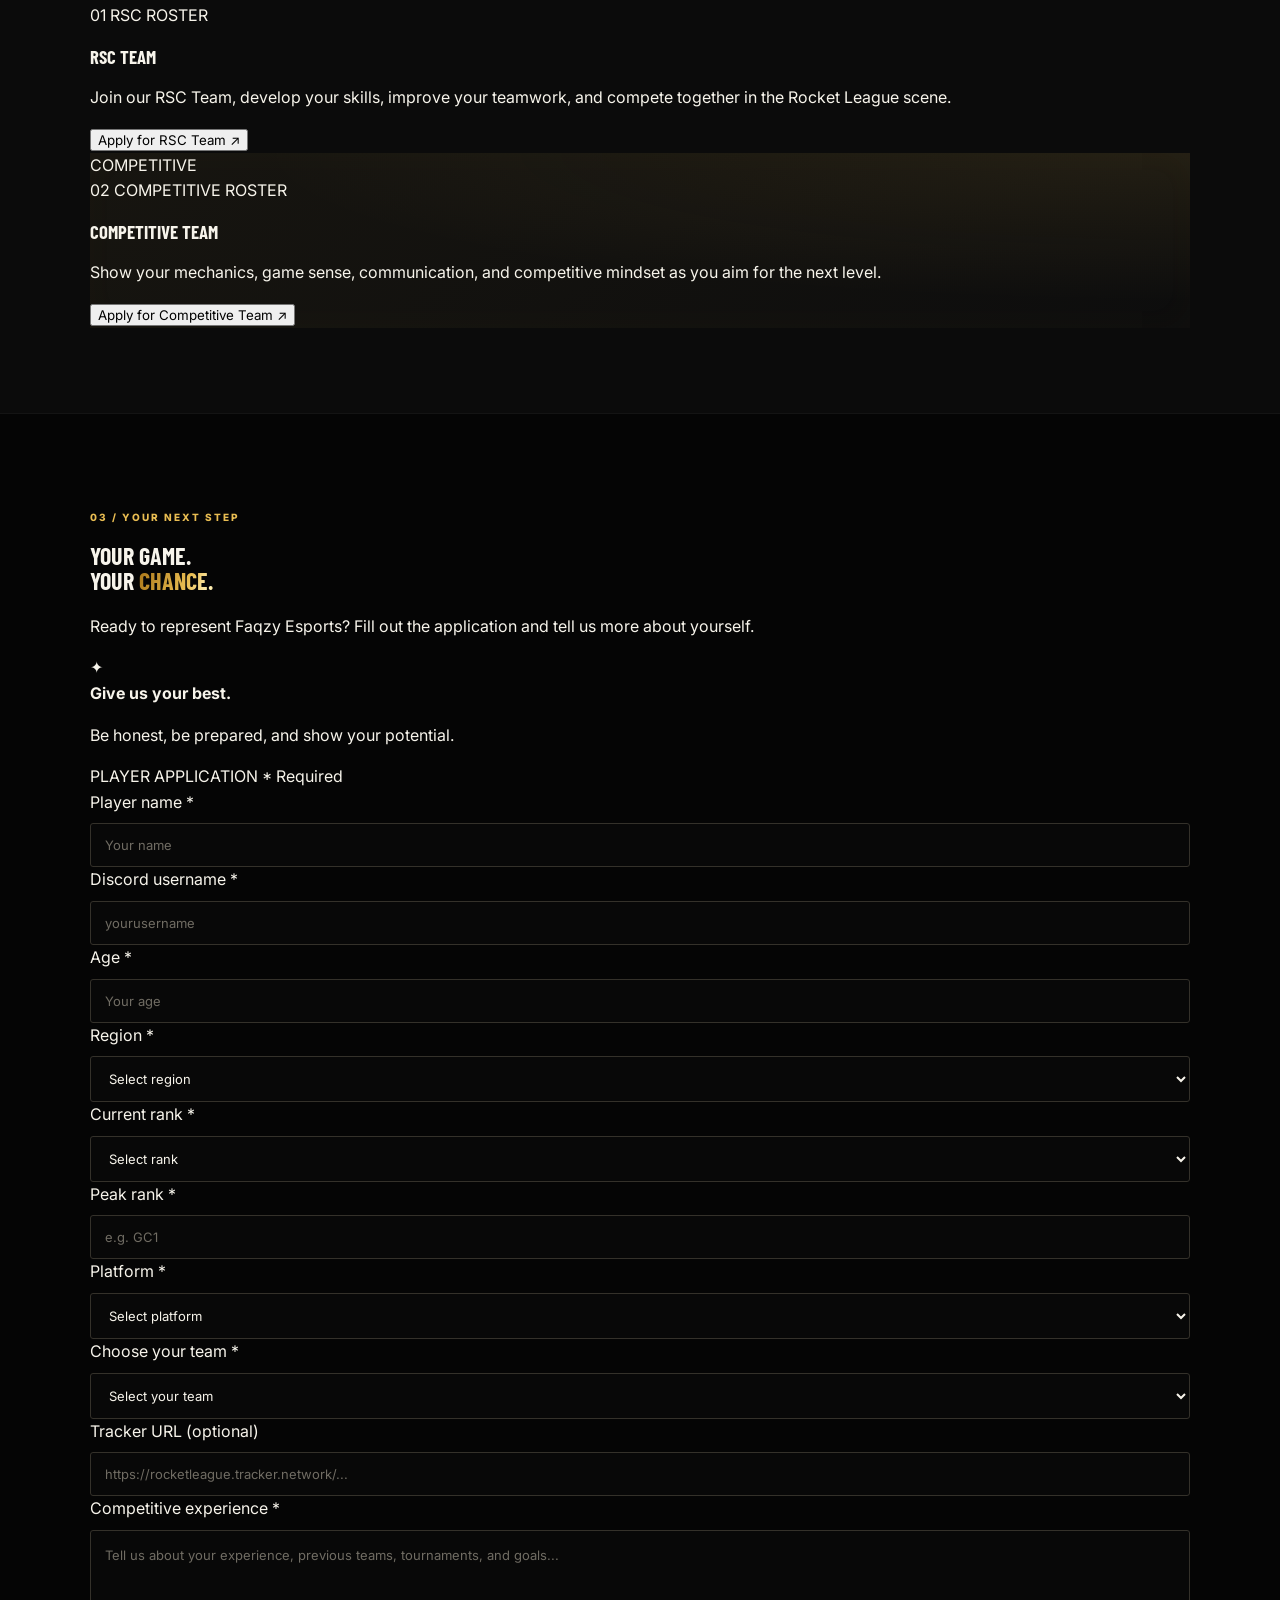
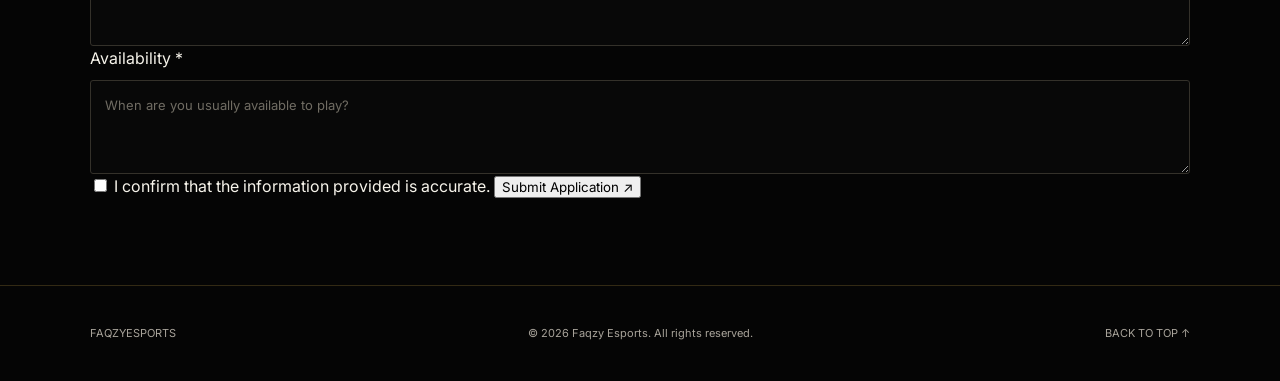
==== commit 52a68927: "Update index.html" ====
--- a/index.html
+++ b/index.html
@@ -3,24 +3,17 @@
 <head>
     <meta charset="UTF-8">
     <meta name="viewport" content="width=device-width, initial-scale=1.0">
-
-    <title>Faqzy Esports | Rocket League Tryouts</title>
-    <meta
-        name="description"
-        content="Join Faqzy Esports. Apply for Rocket League tryouts and show us what you can do."
-    >
-
+    <meta name="description" content="Join Faqzy Esports and compete in Rocket League. Apply for RSC Team or Competitive Team tryouts.">
+    <title>Faqzy Esports | Rocket League</title>
     <link rel="stylesheet" href="style.css">
-
     <script src="script.js" defer></script>
 </head>
-
 <body>
+
+    <!-- NAVIGATION -->
     <header class="site-header">
         <nav class="navbar">
-            <a class="logo" href="#home" aria-label="Faqzy Esports home">
-                FAQZY<span>ESPORTS</span>
-            </a>
+            <a href="#home" class="logo">FAQZY<span>ESPORTS</span></a>
 
             <button
                 class="menu-toggle"
@@ -30,27 +23,36 @@
                 aria-expanded="false"
                 aria-controls="navLinks"
             >
-                ☰
+                <span></span>
+                <span></span>
+                <span></span>
             </button>
 
             <div class="nav-links" id="navLinks">
                 <a href="#home">Home</a>
                 <a href="#about">About</a>
                 <a href="#tryouts">Tryouts</a>
-                <a href="#application">Apply</a>
+                <a href="#application" class="nav-apply">Apply Now ↗</a>
             </div>
         </nav>
     </header>
 
     <main>
+
         <!-- HERO -->
-        <section class="hero reveal" id="home">
-            <div class="hero-content">
-                <p class="eyebrow">COMPETE. IMPROVE. DOMINATE.</p>
+        <section class="hero" id="home">
+            <div class="hero-glow"></div>
+            <div class="hero-ring"></div>
+
+            <div class="hero-content reveal">
+                <p class="eyebrow">
+                    <span class="status-dot"></span>
+                    COMPETE. IMPROVE. DOMINATE.
+                </p>
 
                 <h1>
                     WELCOME TO
-                    <span>FAQZY ESPORTS</span>
+                    <span class="gold-text">FAQZY ESPORTS</span>
                 </h1>
 
                 <p class="hero-description">
@@ -59,322 +61,372 @@
                 </p>
 
                 <div class="hero-buttons">
-                    <a class="btn btn-primary" href="#tryouts">
-                        Explore Tryouts
+                    <a href="#tryouts" class="btn btn-primary">
+                        Explore Tryouts <span>↗</span>
                     </a>
 
-                    <a class="btn btn-secondary" href="#application">
+                    <a href="#application" class="btn btn-secondary">
                         Apply Now
                     </a>
                 </div>
-            </div>
-
-            <div class="hero-decoration" aria-hidden="true">
-                <span>F</span>
-            </div>
+
+                <div class="hero-stats">
+                    <div>
+                        <strong>TEAM</strong>
+                        <span>FIRST MENTALITY</span>
+                    </div>
+
+                    <div>
+                        <strong>RL</strong>
+                        <span>ROCKET LEAGUE</span>
+                    </div>
+
+                    <div>
+                        <strong>FAQZY</strong>
+                        <span>ESPORTS</span>
+                    </div>
+                </div>
+            </div>
+
+            <div class="hero-emblem" aria-hidden="true">
+                <div class="emblem-circle">
+                    <span>F</span>
+                </div>
+                <div class="emblem-caption">FAQZY ESPORTS</div>
+            </div>
+
+            <a href="#about" class="scroll-indicator">
+                <span></span>
+                SCROLL TO EXPLORE
+            </a>
         </section>
 
         <!-- ABOUT -->
-        <section class="section about-section reveal" id="about">
-            <div class="section-heading">
-                <p class="eyebrow">WHO WE ARE</p>
-                <h2>MORE THAN <span>A TEAM</span></h2>
-            </div>
-
-            <div class="about-content">
-                <p>
-                    Faqzy Esports is built around teamwork, consistency,
-                    improvement, and competitive ambition. We want players
-                    who communicate well, take feedback seriously, and are
-                    ready to work toward their goals.
+        <section class="section about-section" id="about">
+            <div class="section-heading reveal">
+                <p class="eyebrow">01 / WHO WE ARE</p>
+
+                <h2>
+                    BUILT TO <span class="gold-text">COMPETE.</span>
+                </h2>
+
+                <p class="section-description">
+                    More than a name. More than a team.
                 </p>
-
-                <p>
-                    Think you have what it takes? Choose a tryout below and
-                    send us your application.
+            </div>
+
+            <div class="about-grid">
+                <article class="about-card reveal">
+                    <div class="card-icon">01</div>
+                    <h3>Teamwork</h3>
+                    <p>
+                        Strong communication, trust, and smart rotations are
+                        the foundation of every successful team.
+                    </p>
+                </article>
+
+                <article class="about-card reveal">
+                    <div class="card-icon">02</div>
+                    <h3>Improvement</h3>
+                    <p>
+                        We value players who accept feedback, learn from
+                        mistakes, and consistently work on their game.
+                    </p>
+                </article>
+
+                <article class="about-card reveal">
+                    <div class="card-icon">03</div>
+                    <h3>Ambition</h3>
+                    <p>
+                        Bring the right mindset, put in the work, and show
+                        us what you can contribute to the team.
+                    </p>
+                </article>
+            </div>
+        </section>
+
+        <!-- TRYOUTS: ONLY TWO TEAMS -->
+        <section class="section tryouts-section" id="tryouts">
+            <div class="section-heading reveal">
+                <p class="eyebrow">02 / YOUR OPPORTUNITY</p>
+
+                <h2>
+                    CHOOSE YOUR <span class="gold-text">TEAM.</span>
+                </h2>
+
+                <p class="section-description">
+                    Choose the team that matches your competitive ambitions.
                 </p>
             </div>
-        </section>
-
-        <!-- TRYOUTS -->
-        <section class="section tryouts-section reveal" id="tryouts">
-            <div class="section-heading">
-                <p class="eyebrow">YOUR OPPORTUNITY</p>
-                <h2>AVAILABLE <span>TRYOUTS</span></h2>
-
-                <p class="section-description">
-                    Choose the tryout that matches your ambitions.
-                </p>
-            </div>
 
             <div class="tryout-grid">
-                <article class="tryout-card">
-                    <div class="tryout-number">01</div>
-
-                    <h3>Academy</h3>
-
-                    <p>
-                        For developing players who want to improve their
-                        mechanics, rotations, and teamplay.
+
+                <!-- RSC TEAM -->
+                <article class="tryout-card reveal">
+                    <div class="tryout-top">
+                        <span class="tryout-number">01</span>
+                        <span class="tryout-tag">RSC ROSTER</span>
+                    </div>
+
+                    <h3>RSC Team</h3>
+
+                    <p>
+                        Join our RSC Team, develop your skills, improve your
+                        teamwork, and compete together in the Rocket League scene.
                     </p>
 
                     <button
-                        class="btn btn-primary"
                         type="button"
-                        data-tryout="Academy"
+                        class="btn btn-card"
+                        data-tryout="RSC Team"
                     >
-                        Apply for Academy
+                        Apply for RSC Team <span>↗</span>
                     </button>
                 </article>
 
-                <article class="tryout-card featured">
-                    <div class="tryout-number">02</div>
-
-                    <div class="featured-label">COMPETITIVE</div>
-
-                    <h3>Main Team</h3>
-
-                    <p>
-                        For competitive players who are ready to prove
-                        themselves and compete as a team.
+                <!-- COMPETITIVE TEAM -->
+                <article class="tryout-card featured reveal">
+                    <div class="featured-badge">COMPETITIVE</div>
+
+                    <div class="tryout-top">
+                        <span class="tryout-number">02</span>
+                        <span class="tryout-tag">COMPETITIVE ROSTER</span>
+                    </div>
+
+                    <h3>Competitive Team</h3>
+
+                    <p>
+                        Show your mechanics, game sense, communication, and
+                        competitive mindset as you aim for the next level.
                     </p>
 
                     <button
+                        type="button"
                         class="btn btn-primary"
-                        type="button"
-                        data-tryout="Main Team"
+                        data-tryout="Competitive Team"
                     >
-                        Apply for Main Team
+                        Apply for Competitive Team <span>↗</span>
                     </button>
                 </article>
 
-                <article class="tryout-card">
-                    <div class="tryout-number">03</div>
-
-                    <h3>Substitute</h3>
-
-                    <p>
-                        For reliable players interested in supporting
-                        the roster and earning their opportunity.
-                    </p>
-
-                    <button
-                        class="btn btn-primary"
-                        type="button"
-                        data-tryout="Substitute"
-                    >
-                        Apply as Substitute
-                    </button>
-                </article>
             </div>
         </section>
 
         <!-- APPLICATION -->
-        <section
-            class="section application-section reveal"
-            id="application"
-        >
-            <div class="section-heading">
-                <p class="eyebrow">TAKE YOUR SHOT</p>
-                <h2>PLAYER <span>APPLICATION</span></h2>
-
-                <p class="section-description">
-                    Fill in your details below to apply for Faqzy Esports.
-                </p>
-            </div>
-
-            <form id="applicationForm" class="application-form">
-                <div class="form-grid">
-                    <div class="form-group">
-                        <label for="playerName">Player name *</label>
-
+        <section class="section application-section" id="application">
+            <div class="application-layout">
+
+                <div class="application-intro reveal">
+                    <p class="eyebrow">03 / YOUR NEXT STEP</p>
+
+                    <h2>
+                        YOUR GAME.<br>
+                        YOUR <span class="gold-text">CHANCE.</span>
+                    </h2>
+
+                    <p>
+                        Ready to represent Faqzy Esports? Fill out the
+                        application and tell us more about yourself.
+                    </p>
+
+                    <div class="application-note">
+                        <span class="note-icon">✦</span>
+
+                        <div>
+                            <strong>Give us your best.</strong>
+                            <p>
+                                Be honest, be prepared, and show your potential.
+                            </p>
+                        </div>
+                    </div>
+                </div>
+
+                <form id="applicationForm" class="application-form">
+                    <div class="form-header">
+                        <span>PLAYER APPLICATION</span>
+                        <span class="required-note">* Required</span>
+                    </div>
+
+                    <div class="form-grid">
+
+                        <div class="form-group">
+                            <label for="playerName">Player name *</label>
+                            <input
+                                id="playerName"
+                                name="playerName"
+                                type="text"
+                                placeholder="Your name"
+                                minlength="2"
+                                maxlength="50"
+                                autocomplete="nickname"
+                                required
+                            >
+                        </div>
+
+                        <div class="form-group">
+                            <label for="discord">Discord username *</label>
+                            <input
+                                id="discord"
+                                name="discord"
+                                type="text"
+                                placeholder="yourusername"
+                                minlength="2"
+                                maxlength="50"
+                                required
+                            >
+                        </div>
+
+                        <div class="form-group">
+                            <label for="age">Age *</label>
+                            <input
+                                id="age"
+                                name="age"
+                                type="number"
+                                min="13"
+                                max="99"
+                                placeholder="Your age"
+                                required
+                            >
+                        </div>
+
+                        <div class="form-group">
+                            <label for="region">Region *</label>
+                            <select id="region" name="region" required>
+                                <option value="">Select region</option>
+                                <option value="EU">Europe (EU)</option>
+                                <option value="NA">North America (NA)</option>
+                                <option value="Other">Other</option>
+                            </select>
+                        </div>
+
+                        <div class="form-group">
+                            <label for="rank">Current rank *</label>
+                            <select id="rank" name="rank" required>
+                                <option value="">Select rank</option>
+                                <option value="Bronze">Bronze</option>
+                                <option value="Silver">Silver</option>
+                                <option value="Gold">Gold</option>
+                                <option value="Platinum">Platinum</option>
+                                <option value="Diamond">Diamond</option>
+                                <option value="Champion">Champion</option>
+                                <option value="Grand Champion">Grand Champion</option>
+                                <option value="Supersonic Legend">Supersonic Legend</option>
+                            </select>
+                        </div>
+
+                        <div class="form-group">
+                            <label for="peakRank">Peak rank *</label>
+                            <input
+                                id="peakRank"
+                                name="peakRank"
+                                type="text"
+                                placeholder="e.g. GC1"
+                                maxlength="50"
+                                required
+                            >
+                        </div>
+
+                        <div class="form-group">
+                            <label for="platform">Platform *</label>
+                            <select id="platform" name="platform" required>
+                                <option value="">Select platform</option>
+                                <option value="PC">PC</option>
+                                <option value="PlayStation">PlayStation</option>
+                                <option value="Xbox">Xbox</option>
+                                <option value="Nintendo Switch">Nintendo Switch</option>
+                            </select>
+                        </div>
+
+                        <div class="form-group">
+                            <label for="tryout">Choose your team *</label>
+                            <select id="tryout" name="tryout" required>
+                                <option value="">Select your team</option>
+                                <option value="RSC Team">RSC Team</option>
+                                <option value="Competitive Team">Competitive Team</option>
+                            </select>
+                        </div>
+
+                        <div class="form-group full-width">
+                            <label for="tracker">Tracker URL (optional)</label>
+                            <input
+                                id="tracker"
+                                name="tracker"
+                                type="url"
+                                placeholder="https://rocketleague.tracker.network/..."
+                            >
+                        </div>
+
+                        <div class="form-group full-width">
+                            <label for="experience">Competitive experience *</label>
+                            <textarea
+                                id="experience"
+                                name="experience"
+                                rows="4"
+                                minlength="10"
+                                maxlength="1500"
+                                placeholder="Tell us about your experience, previous teams, tournaments, and goals..."
+                                required
+                            ></textarea>
+                        </div>
+
+                        <div class="form-group full-width">
+                            <label for="availability">Availability *</label>
+                            <textarea
+                                id="availability"
+                                name="availability"
+                                rows="3"
+                                minlength="3"
+                                maxlength="500"
+                                placeholder="When are you usually available to play?"
+                                required
+                            ></textarea>
+                        </div>
+
+                    </div>
+
+                    <label class="checkbox-label" for="confirmInfo">
                         <input
-                            type="text"
-                            id="playerName"
-                            name="playerName"
-                            placeholder="Your name"
-                            minlength="2"
-                            maxlength="50"
-                            autocomplete="name"
+                            id="confirmInfo"
+                            name="confirmInfo"
+                            type="checkbox"
                             required
                         >
-                    </div>
-
-                    <div class="form-group">
-                        <label for="discord">Discord username *</label>
-
-                        <input
-                            type="text"
-                            id="discord"
-                            name="discord"
-                            placeholder="yourusername"
-                            minlength="2"
-                            maxlength="50"
-                            required
-                        >
-                    </div>
-
-                    <div class="form-group">
-                        <label for="age">Age *</label>
-
-                        <input
-                            type="number"
-                            id="age"
-                            name="age"
-                            placeholder="Your age"
-                            min="13"
-                            max="99"
-                            required
-                        >
-                    </div>
-
-                    <div class="form-group">
-                        <label for="region">Region *</label>
-
-                        <select id="region" name="region" required>
-                            <option value="">Select your region</option>
-                            <option value="EU">Europe (EU)</option>
-                            <option value="NA">North America (NA)</option>
-                            <option value="Other">Other</option>
-                        </select>
-                    </div>
-
-                    <div class="form-group">
-                        <label for="rank">Current Rocket League rank *</label>
-
-                        <select id="rank" name="rank" required>
-                            <option value="">Select your rank</option>
-                            <option value="Bronze">Bronze</option>
-                            <option value="Silver">Silver</option>
-                            <option value="Gold">Gold</option>
-                            <option value="Platinum">Platinum</option>
-                            <option value="Diamond">Diamond</option>
-                            <option value="Champion">Champion</option>
-                            <option value="Grand Champion">Grand Champion</option>
-                            <option value="Supersonic Legend">Supersonic Legend</option>
-                        </select>
-                    </div>
-
-                    <div class="form-group">
-                        <label for="peakRank">Peak rank *</label>
-
-                        <input
-                            type="text"
-                            id="peakRank"
-                            name="peakRank"
-                            placeholder="e.g. GC1"
-                            maxlength="50"
-                            required
-                        >
-                    </div>
-
-                    <div class="form-group">
-                        <label for="platform">Platform *</label>
-
-                        <select id="platform" name="platform" required>
-                            <option value="">Select your platform</option>
-                            <option value="PC">PC</option>
-                            <option value="PlayStation">PlayStation</option>
-                            <option value="Xbox">Xbox</option>
-                            <option value="Nintendo Switch">Nintendo Switch</option>
-                        </select>
-                    </div>
-
-                    <div class="form-group">
-                        <label for="tryout">Tryout *</label>
-
-                        <select id="tryout" name="tryout" required>
-                            <option value="">Select a tryout</option>
-                            <option value="Academy">Academy</option>
-                            <option value="Main Team">Main Team</option>
-                            <option value="Substitute">Substitute</option>
-                        </select>
-                    </div>
-
-                    <div class="form-group full-width">
-                        <label for="tracker">Tracker URL (optional)</label>
-
-                        <input
-                            type="url"
-                            id="tracker"
-                            name="tracker"
-                            placeholder="https://rocketleague.tracker.network/..."
-                        >
-                    </div>
-
-                    <div class="form-group full-width">
-                        <label for="experience">Competitive experience *</label>
-
-                        <textarea
-                            id="experience"
-                            name="experience"
-                            rows="4"
-                            minlength="10"
-                            maxlength="1500"
-                            placeholder="Tell us about your experience, previous teams, tournaments, and goals..."
-                            required
-                        ></textarea>
-                    </div>
-
-                    <div class="form-group full-width">
-                        <label for="availability">Availability *</label>
-
-                        <textarea
-                            id="availability"
-                            name="availability"
-                            rows="3"
-                            minlength="3"
-                            maxlength="500"
-                            placeholder="When are you usually available to play?"
-                            required
-                        ></textarea>
-                    </div>
-                </div>
-
-                <label class="checkbox-label" for="confirmInfo">
-                    <input
-                        type="checkbox"
-                        id="confirmInfo"
-                        name="confirmInfo"
-                        required
+                        <span>
+                            I confirm that the information provided is accurate.
+                        </span>
+                    </label>
+
+                    <button
+                        type="submit"
+                        class="btn btn-primary submit-button"
+                        id="submitApplication"
                     >
-
-                    <span>
-                        I confirm that the information I provided is accurate.
-                    </span>
-                </label>
-
-                <button
-                    type="submit"
-                    class="btn btn-primary submit-button"
-                    id="submitApplication"
-                >
-                    Submit Application
-                </button>
-
-                <div
-                    id="applicationStatus"
-                    class="form-status"
-                    role="status"
-                    aria-live="polite"
-                    hidden
-                ></div>
-            </form>
+                        Submit Application <span>↗</span>
+                    </button>
+
+                    <div
+                        id="applicationStatus"
+                        class="form-status"
+                        role="status"
+                        aria-live="polite"
+                        hidden
+                    ></div>
+                </form>
+
+            </div>
         </section>
     </main>
 
     <!-- FOOTER -->
     <footer class="site-footer">
-        <a class="logo" href="#home">
-            FAQZY<span>ESPORTS</span>
-        </a>
+        <a href="#home" class="logo">FAQZY<span>ESPORTS</span></a>
 
         <p>
-            © <span id="currentYear"></span> Faqzy Esports.
-            All rights reserved.
+            © <span id="currentYear"></span> Faqzy Esports. All rights reserved.
         </p>
 
-        <a href="#home" class="back-to-top">Back to top ↑</a>
+        <a href="#home" class="footer-top">BACK TO TOP ↑</a>
     </footer>
+
 </body>
 </html>
--- a/style.css
+++ b/style.css
@@ -1,4 +1,3 @@
-```css
 @import url('https://fonts.googleapis.com/css2?family=Barlow+Condensed:wght@600;700;800;900&family=Inter:wght@400;500;600;700;800&display=swap');
 
 /* =========================================
@@ -1171,4 +1170,3 @@
     transform: none;
   }
 }
-```
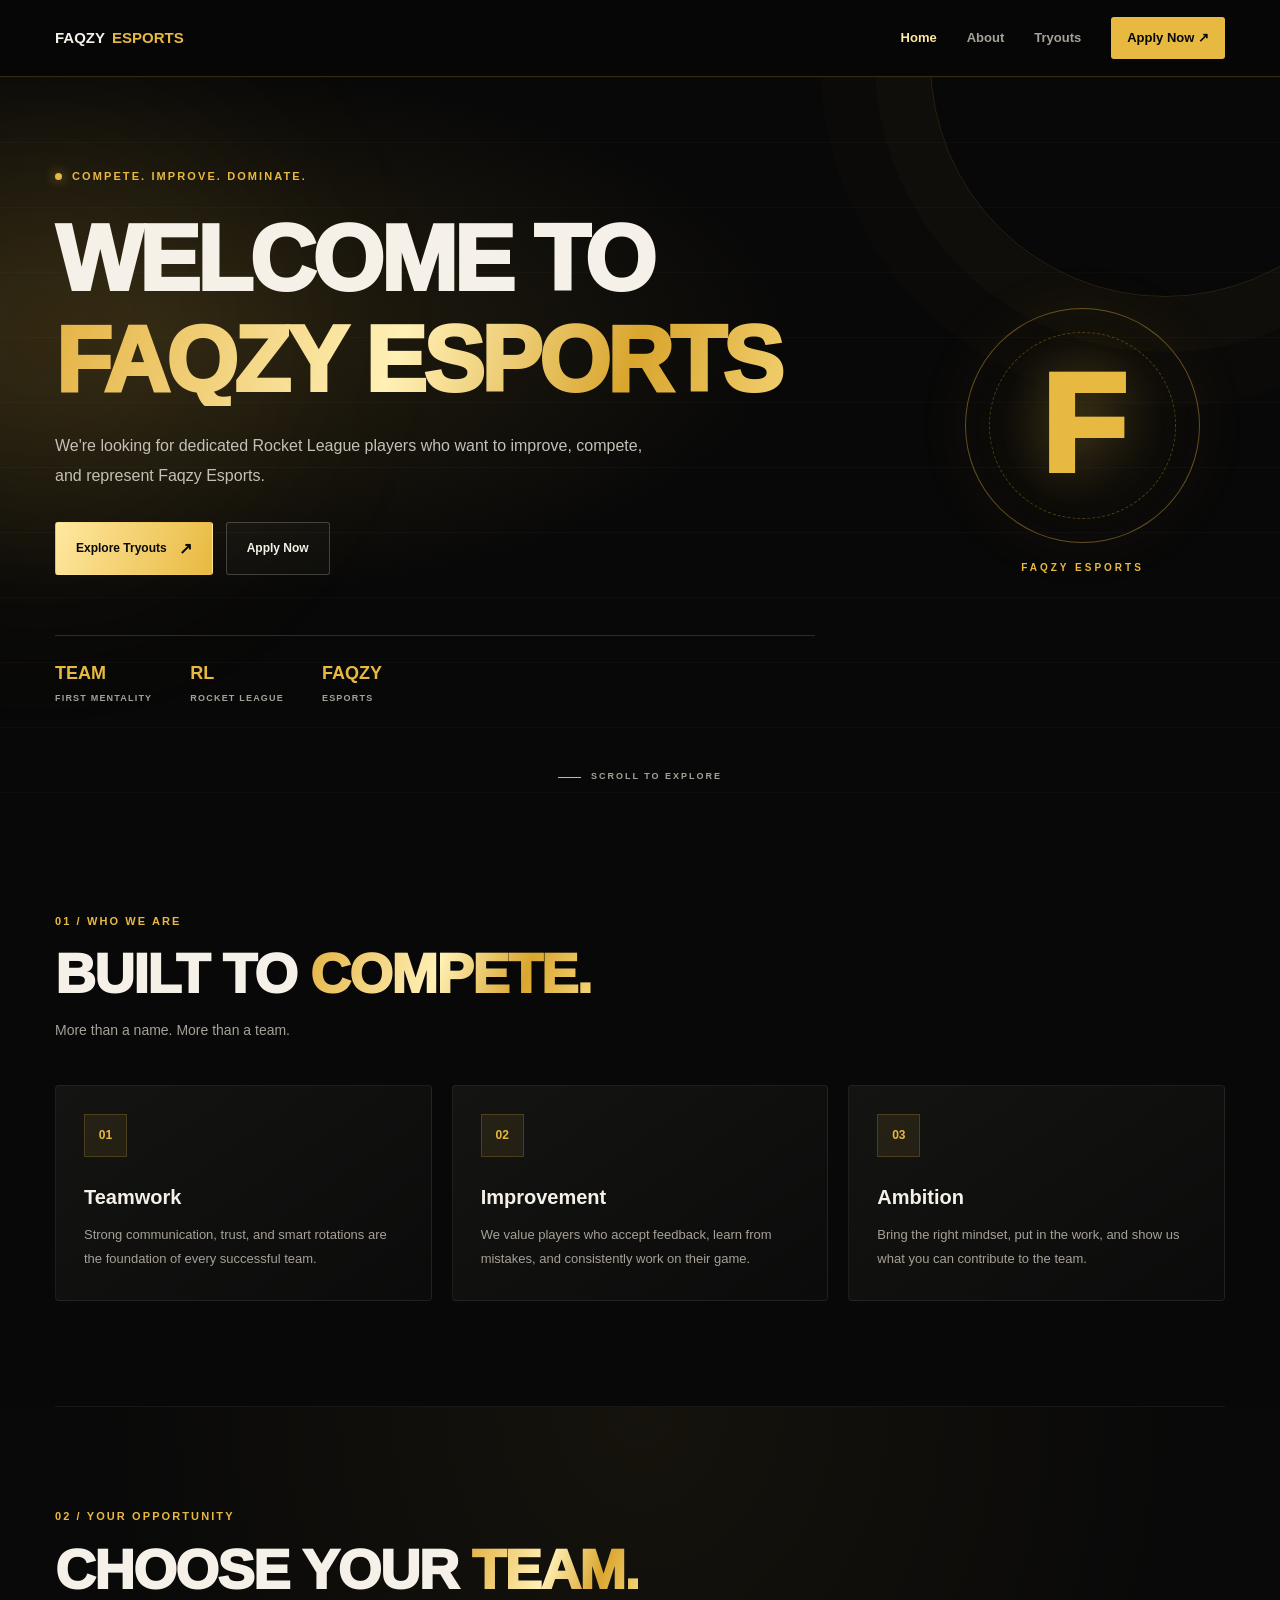
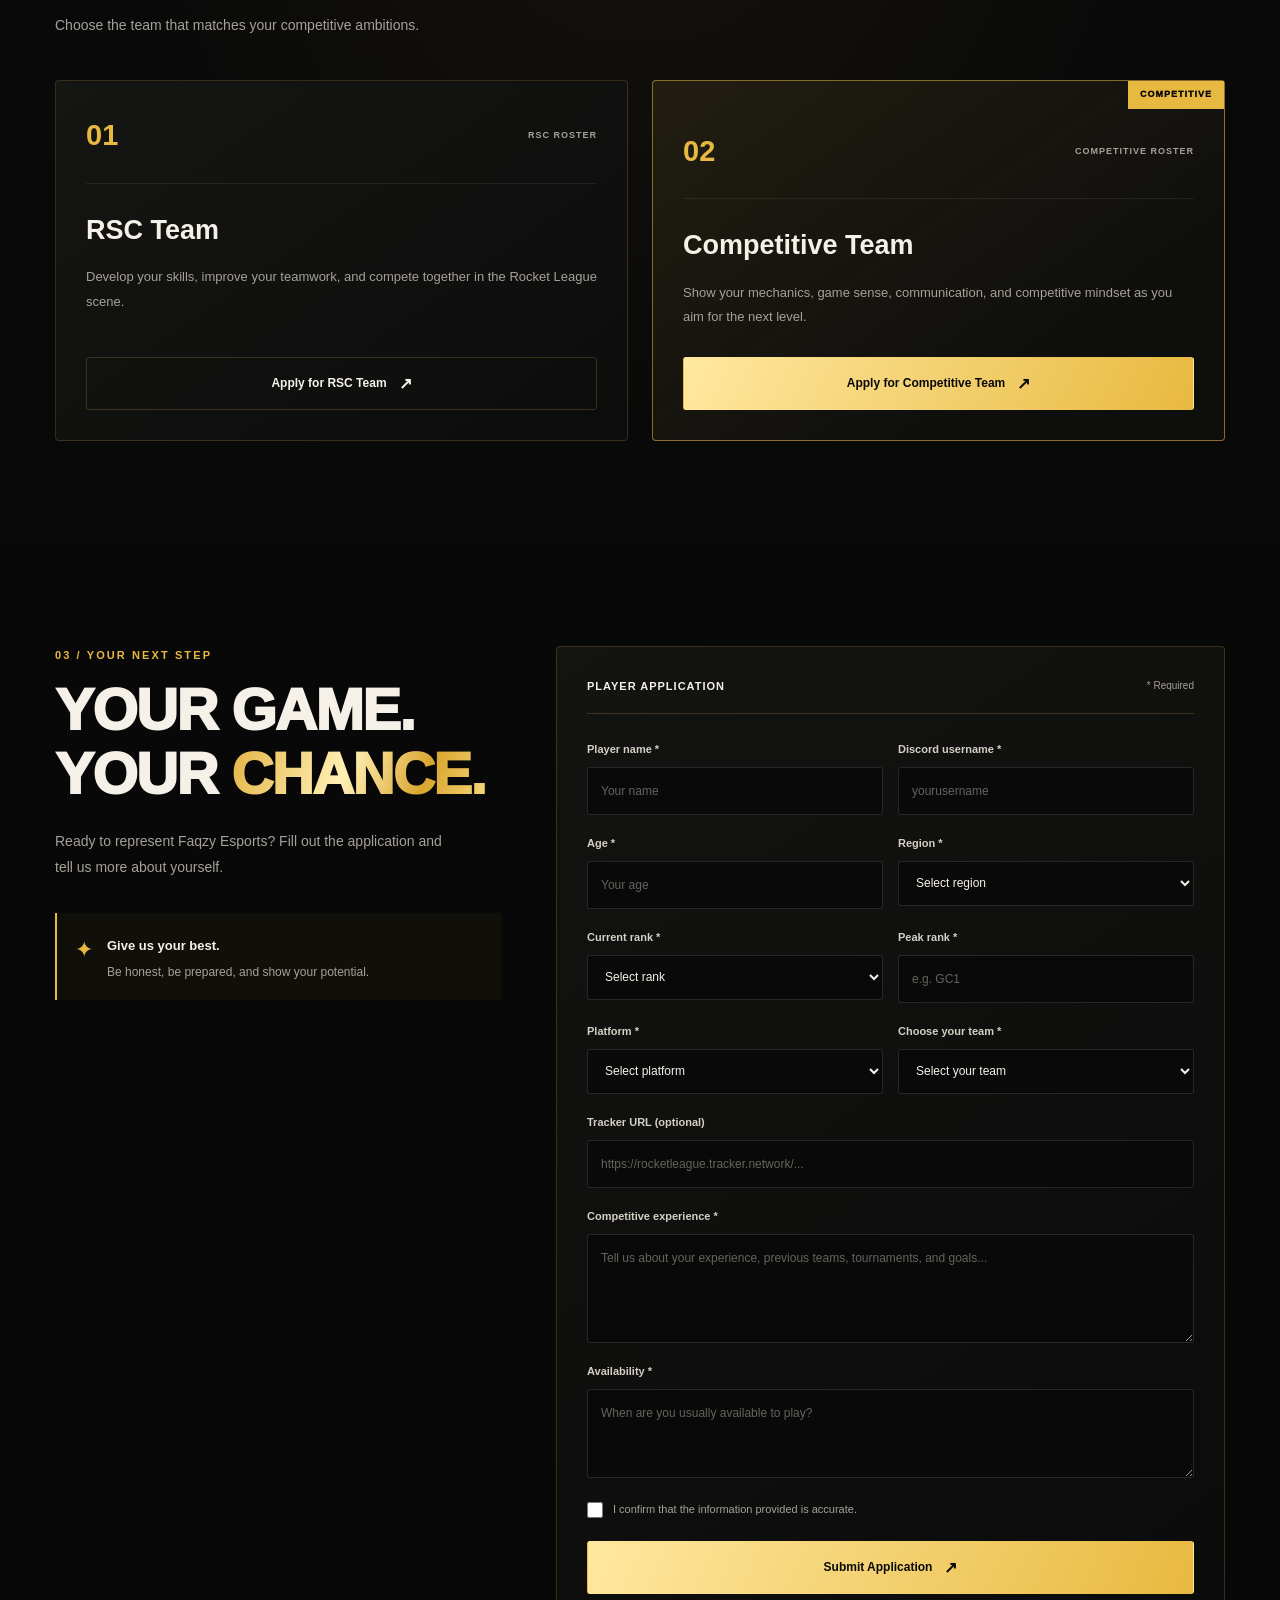
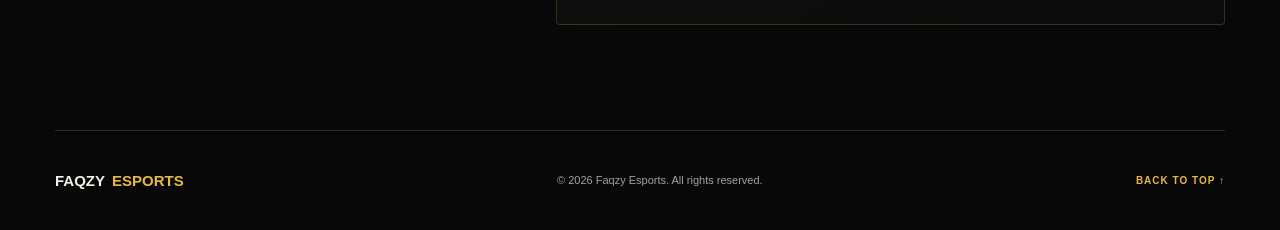
==== commit 25c8e729: "Update index.html" ====
--- a/index.html
+++ b/index.html
@@ -3,29 +3,26 @@
 <head>
     <meta charset="UTF-8">
     <meta name="viewport" content="width=device-width, initial-scale=1.0">
-    <meta name="description" content="Join Faqzy Esports and compete in Rocket League. Apply for RSC Team or Competitive Team tryouts.">
+    <meta name="theme-color" content="#080808">
+    <meta name="description" content="Join Faqzy Esports. Apply for Rocket League tryouts with RSC Team or Competitive Team.">
     <title>Faqzy Esports | Rocket League</title>
     <link rel="stylesheet" href="style.css">
     <script src="script.js" defer></script>
 </head>
 <body>
-
-    <!-- NAVIGATION -->
     <header class="site-header">
-        <nav class="navbar">
+        <nav class="navbar" aria-label="Main navigation">
             <a href="#home" class="logo">FAQZY<span>ESPORTS</span></a>
 
             <button
                 class="menu-toggle"
                 id="menuToggle"
                 type="button"
-                aria-label="Toggle navigation"
+                aria-label="Open navigation"
                 aria-expanded="false"
                 aria-controls="navLinks"
             >
-                <span></span>
-                <span></span>
-                <span></span>
+                <span></span><span></span><span></span>
             </button>
 
             <div class="nav-links" id="navLinks">
@@ -38,11 +35,9 @@
     </header>
 
     <main>
-
-        <!-- HERO -->
         <section class="hero" id="home">
-            <div class="hero-glow"></div>
-            <div class="hero-ring"></div>
+            <div class="hero-glow" aria-hidden="true"></div>
+            <div class="hero-ring" aria-hidden="true"></div>
 
             <div class="hero-content reveal">
                 <p class="eyebrow">
@@ -50,8 +45,7 @@
                     COMPETE. IMPROVE. DOMINATE.
                 </p>
 
-                <h1>
-                    WELCOME TO
+                <h1>WELCOME TO
                     <span class="gold-text">FAQZY ESPORTS</span>
                 </h1>
 
@@ -64,179 +58,105 @@
                     <a href="#tryouts" class="btn btn-primary">
                         Explore Tryouts <span>↗</span>
                     </a>
-
                     <a href="#application" class="btn btn-secondary">
                         Apply Now
                     </a>
                 </div>
 
                 <div class="hero-stats">
-                    <div>
-                        <strong>TEAM</strong>
-                        <span>FIRST MENTALITY</span>
-                    </div>
-
-                    <div>
-                        <strong>RL</strong>
-                        <span>ROCKET LEAGUE</span>
-                    </div>
-
-                    <div>
-                        <strong>FAQZY</strong>
-                        <span>ESPORTS</span>
-                    </div>
+                    <div><strong>TEAM</strong><span>FIRST MENTALITY</span></div>
+                    <div><strong>RL</strong><span>ROCKET LEAGUE</span></div>
+                    <div><strong>FAQZY</strong><span>ESPORTS</span></div>
                 </div>
             </div>
 
             <div class="hero-emblem" aria-hidden="true">
-                <div class="emblem-circle">
-                    <span>F</span>
-                </div>
+                <div class="emblem-circle"><span>F</span></div>
                 <div class="emblem-caption">FAQZY ESPORTS</div>
             </div>
 
             <a href="#about" class="scroll-indicator">
-                <span></span>
-                SCROLL TO EXPLORE
+                <span></span> SCROLL TO EXPLORE
             </a>
         </section>
 
-        <!-- ABOUT -->
         <section class="section about-section" id="about">
             <div class="section-heading reveal">
                 <p class="eyebrow">01 / WHO WE ARE</p>
-
-                <h2>
-                    BUILT TO <span class="gold-text">COMPETE.</span>
-                </h2>
-
-                <p class="section-description">
-                    More than a name. More than a team.
-                </p>
+                <h2>BUILT TO <span class="gold-text">COMPETE.</span></h2>
+                <p class="section-description">More than a name. More than a team.</p>
             </div>
 
             <div class="about-grid">
                 <article class="about-card reveal">
                     <div class="card-icon">01</div>
                     <h3>Teamwork</h3>
-                    <p>
-                        Strong communication, trust, and smart rotations are
-                        the foundation of every successful team.
-                    </p>
+                    <p>Strong communication, trust, and smart rotations are the foundation of every successful team.</p>
                 </article>
 
                 <article class="about-card reveal">
                     <div class="card-icon">02</div>
                     <h3>Improvement</h3>
-                    <p>
-                        We value players who accept feedback, learn from
-                        mistakes, and consistently work on their game.
-                    </p>
+                    <p>We value players who accept feedback, learn from mistakes, and consistently work on their game.</p>
                 </article>
 
                 <article class="about-card reveal">
                     <div class="card-icon">03</div>
                     <h3>Ambition</h3>
-                    <p>
-                        Bring the right mindset, put in the work, and show
-                        us what you can contribute to the team.
-                    </p>
+                    <p>Bring the right mindset, put in the work, and show us what you can contribute to the team.</p>
                 </article>
             </div>
         </section>
 
-        <!-- TRYOUTS: ONLY TWO TEAMS -->
         <section class="section tryouts-section" id="tryouts">
-            <div class="section-heading reveal">
-                <p class="eyebrow">02 / YOUR OPPORTUNITY</p>
-
-                <h2>
-                    CHOOSE YOUR <span class="gold-text">TEAM.</span>
-                </h2>
-
-                <p class="section-description">
-                    Choose the team that matches your competitive ambitions.
-                </p>
-            </div>
-
-            <div class="tryout-grid">
-
-                <!-- RSC TEAM -->
-                <article class="tryout-card reveal">
-                    <div class="tryout-top">
-                        <span class="tryout-number">01</span>
-                        <span class="tryout-tag">RSC ROSTER</span>
-                    </div>
-
-                    <h3>RSC Team</h3>
-
-                    <p>
-                        Join our RSC Team, develop your skills, improve your
-                        teamwork, and compete together in the Rocket League scene.
-                    </p>
-
-                    <button
-                        type="button"
-                        class="btn btn-card"
-                        data-tryout="RSC Team"
-                    >
-                        Apply for RSC Team <span>↗</span>
-                    </button>
-                </article>
-
-                <!-- COMPETITIVE TEAM -->
-                <article class="tryout-card featured reveal">
-                    <div class="featured-badge">COMPETITIVE</div>
-
-                    <div class="tryout-top">
-                        <span class="tryout-number">02</span>
-                        <span class="tryout-tag">COMPETITIVE ROSTER</span>
-                    </div>
-
-                    <h3>Competitive Team</h3>
-
-                    <p>
-                        Show your mechanics, game sense, communication, and
-                        competitive mindset as you aim for the next level.
-                    </p>
-
-                    <button
-                        type="button"
-                        class="btn btn-primary"
-                        data-tryout="Competitive Team"
-                    >
-                        Apply for Competitive Team <span>↗</span>
-                    </button>
-                </article>
-
-            </div>
-        </section>
-
-        <!-- APPLICATION -->
+            <div class="section-inner">
+                <div class="section-heading reveal">
+                    <p class="eyebrow">02 / YOUR OPPORTUNITY</p>
+                    <h2>CHOOSE YOUR <span class="gold-text">TEAM.</span></h2>
+                    <p class="section-description">Choose the team that matches your competitive ambitions.</p>
+                </div>
+
+                <div class="tryout-grid">
+                    <article class="tryout-card reveal">
+                        <div class="tryout-top">
+                            <span class="tryout-number">01</span>
+                            <span class="tryout-tag">RSC ROSTER</span>
+                        </div>
+                        <h3>RSC Team</h3>
+                        <p>Develop your skills, improve your teamwork, and compete together in the Rocket League scene.</p>
+                        <button type="button" class="btn btn-card" data-tryout="RSC Team">
+                            Apply for RSC Team <span>↗</span>
+                        </button>
+                    </article>
+
+                    <article class="tryout-card featured reveal">
+                        <div class="featured-badge">COMPETITIVE</div>
+                        <div class="tryout-top">
+                            <span class="tryout-number">02</span>
+                            <span class="tryout-tag">COMPETITIVE ROSTER</span>
+                        </div>
+                        <h3>Competitive Team</h3>
+                        <p>Show your mechanics, game sense, communication, and competitive mindset as you aim for the next level.</p>
+                        <button type="button" class="btn btn-primary" data-tryout="Competitive Team">
+                            Apply for Competitive Team <span>↗</span>
+                        </button>
+                    </article>
+                </div>
+            </div>
+        </section>
+
         <section class="section application-section" id="application">
             <div class="application-layout">
-
                 <div class="application-intro reveal">
                     <p class="eyebrow">03 / YOUR NEXT STEP</p>
-
-                    <h2>
-                        YOUR GAME.<br>
-                        YOUR <span class="gold-text">CHANCE.</span>
-                    </h2>
-
-                    <p>
-                        Ready to represent Faqzy Esports? Fill out the
-                        application and tell us more about yourself.
-                    </p>
+                    <h2>YOUR GAME.<br>YOUR <span class="gold-text">CHANCE.</span></h2>
+                    <p>Ready to represent Faqzy Esports? Fill out the application and tell us more about yourself.</p>
 
                     <div class="application-note">
                         <span class="note-icon">✦</span>
-
                         <div>
                             <strong>Give us your best.</strong>
-                            <p>
-                                Be honest, be prepared, and show your potential.
-                            </p>
+                            <p>Be honest, be prepared, and show your potential.</p>
                         </div>
                     </div>
                 </div>
@@ -248,45 +168,23 @@
                     </div>
 
                     <div class="form-grid">
-
                         <div class="form-group">
                             <label for="playerName">Player name *</label>
-                            <input
-                                id="playerName"
-                                name="playerName"
-                                type="text"
-                                placeholder="Your name"
-                                minlength="2"
-                                maxlength="50"
-                                autocomplete="nickname"
-                                required
-                            >
+                            <input id="playerName" name="playerName" type="text"
+                                placeholder="Your name" minlength="2" maxlength="50"
+                                autocomplete="nickname" required>
                         </div>
 
                         <div class="form-group">
                             <label for="discord">Discord username *</label>
-                            <input
-                                id="discord"
-                                name="discord"
-                                type="text"
-                                placeholder="yourusername"
-                                minlength="2"
-                                maxlength="50"
-                                required
-                            >
+                            <input id="discord" name="discord" type="text"
+                                placeholder="yourusername" minlength="2" maxlength="50" required>
                         </div>
 
                         <div class="form-group">
                             <label for="age">Age *</label>
-                            <input
-                                id="age"
-                                name="age"
-                                type="number"
-                                min="13"
-                                max="99"
-                                placeholder="Your age"
-                                required
-                            >
+                            <input id="age" name="age" type="number" min="13" max="99"
+                                step="1" placeholder="Your age" required>
                         </div>
 
                         <div class="form-group">
@@ -316,14 +214,8 @@
 
                         <div class="form-group">
                             <label for="peakRank">Peak rank *</label>
-                            <input
-                                id="peakRank"
-                                name="peakRank"
-                                type="text"
-                                placeholder="e.g. GC1"
-                                maxlength="50"
-                                required
-                            >
+                            <input id="peakRank" name="peakRank" type="text"
+                                placeholder="e.g. GC1" maxlength="50" required>
                         </div>
 
                         <div class="form-group">
@@ -348,85 +240,47 @@
 
                         <div class="form-group full-width">
                             <label for="tracker">Tracker URL (optional)</label>
-                            <input
-                                id="tracker"
-                                name="tracker"
-                                type="url"
-                                placeholder="https://rocketleague.tracker.network/..."
-                            >
+                            <input id="tracker" name="tracker" type="url"
+                                placeholder="https://rocketleague.tracker.network/...">
                         </div>
 
                         <div class="form-group full-width">
                             <label for="experience">Competitive experience *</label>
-                            <textarea
-                                id="experience"
-                                name="experience"
-                                rows="4"
-                                minlength="10"
-                                maxlength="1500"
+                            <textarea id="experience" name="experience" rows="4"
+                                minlength="10" maxlength="1500"
                                 placeholder="Tell us about your experience, previous teams, tournaments, and goals..."
-                                required
-                            ></textarea>
+                                required></textarea>
                         </div>
 
                         <div class="form-group full-width">
                             <label for="availability">Availability *</label>
-                            <textarea
-                                id="availability"
-                                name="availability"
-                                rows="3"
-                                minlength="3"
-                                maxlength="500"
+                            <textarea id="availability" name="availability" rows="3"
+                                minlength="3" maxlength="500"
                                 placeholder="When are you usually available to play?"
-                                required
-                            ></textarea>
-                        </div>
-
+                                required></textarea>
+                        </div>
                     </div>
 
                     <label class="checkbox-label" for="confirmInfo">
-                        <input
-                            id="confirmInfo"
-                            name="confirmInfo"
-                            type="checkbox"
-                            required
-                        >
-                        <span>
-                            I confirm that the information provided is accurate.
-                        </span>
+                        <input id="confirmInfo" name="confirmInfo" type="checkbox" required>
+                        <span>I confirm that the information provided is accurate.</span>
                     </label>
 
-                    <button
-                        type="submit"
-                        class="btn btn-primary submit-button"
-                        id="submitApplication"
-                    >
+                    <button type="submit" class="btn btn-primary submit-button" id="submitApplication">
                         Submit Application <span>↗</span>
                     </button>
 
-                    <div
-                        id="applicationStatus"
-                        class="form-status"
-                        role="status"
-                        aria-live="polite"
-                        hidden
-                    ></div>
+                    <div id="applicationStatus" class="form-status"
+                        role="status" aria-live="polite" hidden></div>
                 </form>
-
             </div>
         </section>
     </main>
 
-    <!-- FOOTER -->
     <footer class="site-footer">
         <a href="#home" class="logo">FAQZY<span>ESPORTS</span></a>
-
-        <p>
-            © <span id="currentYear"></span> Faqzy Esports. All rights reserved.
-        </p>
-
+        <p>© <span id="currentYear"></span> Faqzy Esports. All rights reserved.</p>
         <a href="#home" class="footer-top">BACK TO TOP ↑</a>
     </footer>
-
 </body>
 </html>
--- a/style.css
+++ b/style.css
@@ -1,1172 +1,1140 @@
-@import url('https://fonts.googleapis.com/css2?family=Barlow+Condensed:wght@600;700;800;900&family=Inter:wght@400;500;600;700;800&display=swap');
-
 /* =========================================
-   FAQZY ESPORTS — GOLD EDITION
-   ========================================= */
+   FAQZY ESPORTS — BLACK & GOLD
+========================================= */
 
 :root {
-  --background: #050505;
-  --background-alt: #0b0b0b;
-  --panel: #111111;
-  --panel-light: #181818;
-
-  --text: #f7f4eb;
-  --muted: #a8a39a;
-
-  --gold: #e9bd52;
-  --gold-light: #ffe7a0;
-  --gold-dark: #a87517;
-
-  --border: rgba(233, 189, 82, .2);
-  --gold-glow: rgba(233, 189, 82, .12);
+    --background: #080808;
+    --surface: #11110f;
+    --gold: #e8b940;
+    --gold-light: #ffe8a0;
+    --text: #f5f1e8;
+    --muted: #a6a198;
+    --border: rgba(232, 185, 64, 0.2);
+    --container: 1170px;
 }
 
 * {
-  box-sizing: border-box;
+    box-sizing: border-box;
+    margin: 0;
+    padding: 0;
 }
 
 html {
-  scroll-behavior: smooth;
-  scroll-padding-top: 100px;
+    scroll-behavior: smooth;
+    scroll-padding-top: 90px;
 }
 
 body {
-  margin: 0;
-  background: var(--background);
-  color: var(--text);
-  font-family: Inter, sans-serif;
-  line-height: 1.6;
-  overflow-x: hidden;
-}
-
-::selection {
-  background: var(--gold);
-  color: #050505;
+    min-width: 320px;
+    overflow-x: hidden;
+    background: var(--background);
+    color: var(--text);
+    font-family: Inter, Arial, Helvetica, sans-serif;
+    line-height: 1.7;
 }
 
 a {
-  color: inherit;
-  text-decoration: none;
-
-  transition:
-    color .25s ease,
-    background .25s ease,
-    border-color .25s ease,
-    transform .25s ease;
+    color: inherit;
+    text-decoration: none;
 }
 
 button,
 input,
 select,
 textarea {
-  font-family: inherit;
-}
-
-/* =========================================
-   NAVIGATION
-   ========================================= */
+    font: inherit;
+}
+
+button,
+a {
+    -webkit-tap-highlight-color: transparent;
+}
+
+button:focus-visible,
+a:focus-visible,
+input:focus-visible,
+select:focus-visible,
+textarea:focus-visible {
+    outline: 2px solid var(--gold-light);
+    outline-offset: 4px;
+}
+
+::selection {
+    background: var(--gold);
+    color: #080808;
+}
+
+/* NAVIGATION */
+
+.site-header {
+    position: sticky;
+    top: 0;
+    z-index: 1000;
+    width: 100%;
+    background: rgba(7, 7, 7, 0.94);
+    border-bottom: 1px solid var(--border);
+    backdrop-filter: blur(18px);
+}
 
 .navbar {
-  padding: 18px 7%;
-
-  display: flex;
-  justify-content: space-between;
-  align-items: center;
-  gap: 24px;
-
-  background: rgba(5, 5, 5, .92);
-  border-bottom: 1px solid var(--border);
-
-  position: sticky;
-  top: 0;
-  z-index: 100;
-
-  backdrop-filter: blur(16px);
-  -webkit-backdrop-filter: blur(16px);
-}
-
-.brand {
-  display: flex;
-  align-items: center;
-  gap: 12px;
-
-  font-weight: 800;
-  letter-spacing: .08em;
-  white-space: nowrap;
-}
-
-.brand-logo {
-  width: 48px;
-  height: 48px;
-
-  object-fit: contain;
-  display: block;
-
-  filter: drop-shadow(
-    0 0 8px rgba(233, 189, 82, .15)
-  );
-
-  transition:
-    transform .35s ease,
-    filter .35s ease;
-}
-
-.brand:hover .brand-logo {
-  transform: rotate(-5deg) scale(1.08);
-
-  filter: drop-shadow(
-    0 0 15px rgba(233, 189, 82, .55)
-  );
-}
-
-.brand-name {
-  color: var(--text);
-}
-
-.brand-name > span {
-  color: var(--gold);
-}
-
-nav {
-  display: flex;
-  align-items: center;
-  flex-wrap: wrap;
-  gap: 24px;
-
-  color: var(--muted);
-  font-size: 12px;
-  font-weight: 700;
-}
-
-nav a:not(.nav-button) {
-  position: relative;
-}
-
-nav a:not(.nav-button)::after {
-  content: "";
-  position: absolute;
-
-  left: 0;
-  bottom: -5px;
-
-  width: 0;
-  height: 1px;
-
-  background: var(--gold);
-
-  transition: width .3s ease;
-}
-
-nav a:not(.nav-button):hover {
-  color: var(--gold-light);
-}
-
-nav a:not(.nav-button):hover::after {
-  width: 100%;
-}
-
-.nav-button {
-  padding: 11px 16px;
-
-  background: linear-gradient(
-    120deg,
-    var(--gold-light),
-    var(--gold),
-    var(--gold-dark)
-  );
-
-  color: #080808;
-  border: 1px solid var(--gold);
-  border-radius: 3px;
-}
-
-.nav-button:hover {
-  color: #000;
-  filter: brightness(1.12);
-  transform: translateY(-2px);
-}
-
-/* =========================================
-   HERO SECTION
-   ========================================= */
+    width: min(var(--container), calc(100% - 64px));
+    min-height: 76px;
+    margin: auto;
+    display: flex;
+    align-items: center;
+    justify-content: space-between;
+    gap: 30px;
+}
+
+.logo {
+    display: inline-flex;
+    gap: 7px;
+    font-size: 15px;
+    font-weight: 900;
+    white-space: nowrap;
+}
+
+.logo span {
+    color: var(--gold);
+}
+
+.nav-links {
+    display: flex;
+    align-items: center;
+    gap: 30px;
+}
+
+.nav-links a {
+    color: var(--muted);
+    font-size: 13px;
+    font-weight: 700;
+    transition: color 0.2s ease;
+}
+
+.nav-links a:hover,
+.nav-links a.active {
+    color: var(--gold-light);
+}
+
+.nav-links .nav-apply {
+    padding: 10px 16px;
+    color: #080808;
+    background: var(--gold);
+    border-radius: 3px;
+}
+
+.nav-links .nav-apply:hover {
+    color: #080808;
+    background: var(--gold-light);
+}
+
+.menu-toggle {
+    display: none;
+    width: 42px;
+    height: 40px;
+    padding: 10px;
+    flex-direction: column;
+    justify-content: center;
+    gap: 5px;
+    border: 1px solid var(--border);
+    border-radius: 3px;
+    background: var(--surface);
+    cursor: pointer;
+}
+
+.menu-toggle span {
+    height: 2px;
+    width: 100%;
+    background: var(--gold);
+    transition: transform 0.2s, opacity 0.2s;
+}
+
+.menu-toggle.active span:first-child {
+    transform: translateY(7px) rotate(45deg);
+}
+
+.menu-toggle.active span:nth-child(2) {
+    opacity: 0;
+}
+
+.menu-toggle.active span:last-child {
+    transform: translateY(-7px) rotate(-45deg);
+}
+
+/* BUTTONS */
+
+.btn {
+    display: inline-flex;
+    min-height: 48px;
+    padding: 12px 20px;
+    align-items: center;
+    justify-content: center;
+    gap: 12px;
+    border: 1px solid transparent;
+    border-radius: 3px;
+    font-size: 12px;
+    font-weight: 900;
+    text-align: center;
+    cursor: pointer;
+    transition:
+        transform 0.22s,
+        background 0.22s,
+        border-color 0.22s,
+        box-shadow 0.22s;
+}
+
+.btn span {
+    font-size: 16px;
+    transition: transform 0.22s;
+}
+
+.btn:hover {
+    transform: translateY(-3px);
+}
+
+.btn:hover span {
+    transform: translate(3px, -2px);
+}
+
+.btn-primary {
+    color: #090909;
+    background: linear-gradient(
+        115deg,
+        var(--gold-light),
+        var(--gold)
+    );
+}
+
+.btn-primary:hover {
+    box-shadow: 0 8px 28px rgba(232, 185, 64, 0.18);
+}
+
+.btn-secondary {
+    color: var(--text);
+    background: rgba(255, 255, 255, 0.025);
+    border-color: rgba(255, 255, 255, 0.2);
+}
+
+.btn-secondary:hover {
+    border-color: var(--gold);
+}
+
+.btn-card {
+    width: 100%;
+    color: var(--text);
+    background: transparent;
+    border-color: var(--border);
+}
+
+.btn-card:hover {
+    color: var(--gold-light);
+    border-color: var(--gold);
+}
+
+/* HERO SECTION */
 
 .hero {
-  position: relative;
-  isolation: isolate;
-  overflow: hidden;
-
-  padding: 100px 7%;
-
-  display: grid;
-  grid-template-columns: 1.2fr .8fr;
-  align-items: center;
-  gap: 7%;
-
-  background:
-    radial-gradient(
-      ellipse at 15% 30%,
-      rgba(233, 189, 82, .12),
-      transparent 48%
-    ),
-    radial-gradient(
-      ellipse at 85% 80%,
-      rgba(168, 117, 23, .08),
-      transparent 40%
-    ),
-    var(--background);
+    position: relative;
+    display: flex;
+    min-height: 650px;
+    align-items: center;
+    padding: 90px max(32px, calc((100% - var(--container)) / 2)) 100px;
+    overflow: hidden;
+    isolation: isolate;
+    background:
+        radial-gradient(
+            ellipse at 12% 35%,
+            rgba(232, 185, 64, 0.14),
+            transparent 40%
+        ),
+        #080808;
 }
 
 .hero::before {
-  content: "";
-  position: absolute;
-  z-index: -1;
-
-  width: 420px;
-  height: 420px;
-
-  top: 5%;
-  left: -180px;
-
-  background: radial-gradient(
-    circle,
-    rgba(233, 189, 82, .13),
-    rgba(233, 189, 82, .04) 40%,
-    transparent 70%
-  );
-
-  border-radius: 50%;
-  pointer-events: none;
-
-  animation: goldPulse 7s ease-in-out infinite alternate;
-}
-
-.hero::after {
-  content: "";
-  position: absolute;
-  z-index: -1;
-
-  right: -150px;
-  top: -220px;
-
-  width: 440px;
-  height: 440px;
-
-  border: 1px solid rgba(233, 189, 82, .08);
-  border-radius: 50%;
-
-  pointer-events: none;
-
-  animation: orbitGlow 18s linear infinite;
-}
-
-@keyframes goldPulse {
-  from {
-    transform: translate(0, 0) scale(.9);
-    opacity: .55;
-  }
-
-  to {
-    transform: translate(90px, 50px) scale(1.2);
-    opacity: 1;
-  }
-}
-
-@keyframes orbitGlow {
-  from {
-    transform: rotate(0deg);
-  }
-
-  to {
-    transform: rotate(360deg);
-  }
+    position: absolute;
+    inset: 0;
+    z-index: -1;
+    content: "";
+    background:
+        linear-gradient(
+            rgba(255, 255, 255, 0.018) 1px,
+            transparent 1px
+        );
+    background-size: 100% 65px;
+    pointer-events: none;
+}
+
+.hero-glow {
+    position: absolute;
+    z-index: -1;
+    top: 5%;
+    left: -180px;
+    width: 440px;
+    height: 440px;
+    border-radius: 50%;
+    background: rgba(232, 185, 64, 0.08);
+    filter: blur(100px);
+    animation: glowPulse 7s ease-in-out infinite alternate;
+    pointer-events: none;
+}
+
+.hero-ring {
+    position: absolute;
+    z-index: -1;
+    top: -250px;
+    right: -120px;
+    width: 470px;
+    height: 470px;
+    border: 1px solid rgba(232, 185, 64, 0.14);
+    border-radius: 50%;
+    box-shadow:
+        0 0 0 55px rgba(232, 185, 64, 0.018),
+        0 0 0 110px rgba(232, 185, 64, 0.012);
+    animation: ringFloat 12s ease-in-out infinite alternate;
+    pointer-events: none;
+}
+
+.hero-content {
+    position: relative;
+    z-index: 2;
+    width: min(760px, 75%);
 }
 
 .eyebrow {
-  color: var(--gold);
-
-  font-size: 10px;
-  font-weight: 800;
-  letter-spacing: .2em;
-
-  text-transform: uppercase;
-}
-
-h1,
-h2,
-h3 {
-  font-family: 'Barlow Condensed', sans-serif;
-  text-transform: uppercase;
-  line-height: 1.03;
-}
-
-h1 {
-  font-size: clamp(58px, 7.5vw, 100px);
-  margin: 18px 0;
-  letter-spacing: -.025em;
-}
-
-h1 span,
-h2 span {
-  color: var(--gold);
-}
-
-.hero h1 span,
-.section h2 span,
-.intro h2 span,
-.league h2 span {
-  background: linear-gradient(
-    115deg,
-    #a87517 0%,
-    #e9bd52 35%,
-    #fff0b5 50%,
-    #e9bd52 70%,
-    #a87517 100%
-  );
-
-  background-size: 200% auto;
-
-  color: var(--gold);
-
-  -webkit-background-clip: text;
-  background-clip: text;
-  -webkit-text-fill-color: transparent;
-
-  animation: goldShimmer 6s linear infinite;
-}
-
-@keyframes goldShimmer {
-  to {
-    background-position: 200% center;
-  }
-}
-
-.description {
-  max-width: 590px;
-
-  color: var(--muted);
-  font-size: 14px;
-  line-height: 1.9;
-}
-
-.buttons {
-  display: flex;
-  flex-wrap: wrap;
-  gap: 12px;
-
-  margin: 28px 0 12px;
-}
-
-.small {
-  color: #817b70;
-  font-size: 11px;
-}
-
-/* =========================================
-   BUTTONS
-   ========================================= */
-
-.button {
-  position: relative;
-  isolation: isolate;
-  overflow: hidden;
-
-  display: inline-flex;
-  justify-content: center;
-  align-items: center;
-  gap: 8px;
-
-  padding: 14px 20px;
-
-  border: 1px solid var(--border);
-  border-radius: 3px;
-
-  background: #111;
-  color: var(--text);
-
-  font: 800 12px Inter, sans-serif;
-
-  cursor: pointer;
-
-  transition:
-    transform .25s ease,
-    box-shadow .25s ease,
-    border-color .25s ease,
-    background .25s ease;
-}
-
-.button::before {
-  content: "";
-  position: absolute;
-  z-index: -1;
-
-  top: -50%;
-  left: -120%;
-
-  width: 65%;
-  height: 200%;
-
-  background: linear-gradient(
-    100deg,
-    transparent,
-    rgba(255, 255, 255, .35),
-    transparent
-  );
-
-  transform: skewX(-20deg);
-
-  transition: left .65s ease;
-}
-
-.button:hover::before {
-  left: 150%;
-}
-
-.button:hover {
-  transform: translateY(-3px);
-  border-color: var(--gold);
-}
-
-.primary {
-  background: linear-gradient(
-    120deg,
-    var(--gold-light),
-    var(--gold) 55%,
-    #d4a43c
-  );
-
-  border-color: var(--gold);
-  color: #080808;
-}
-
-.primary:hover {
-  background: var(--gold-light);
-  color: #000;
-
-  box-shadow:
-    0 7px 24px rgba(233, 189, 82, .2),
-    0 0 12px rgba(233, 189, 82, .08);
-}
-
-.button:active {
-  transform: translateY(-1px) scale(.98);
-}
-
-.button:disabled {
-  opacity: .6;
-  cursor: wait;
-  transform: none;
-}
-
-/* =========================================
-   HERO RECRUITMENT CARD
-   ========================================= */
-
-.hero-card {
-  position: relative;
-
-  padding: 34px;
-
-  background: linear-gradient(
-    145deg,
-    #191713,
-    #0d0d0d 75%
-  );
-
-  border: 1px solid rgba(233, 189, 82, .3);
-
-  box-shadow: 0 20px 70px rgba(0, 0, 0, .3);
-
-  animation:
-    heroEntrance .9s ease-out .15s both,
-    cardFloat 6s ease-in-out 1.2s infinite;
-
-  transition:
-    border-color .3s ease,
-    box-shadow .3s ease;
-}
-
-.hero-card::before {
-  content: "";
-  position: absolute;
-
-  top: -1px;
-  left: 25px;
-  right: 25px;
-
-  height: 2px;
-
-  background: linear-gradient(
-    90deg,
-    transparent,
-    var(--gold),
-    transparent
-  );
-}
-
-.hero-card:hover {
-  border-color: rgba(233, 189, 82, .65);
-
-  box-shadow:
-    0 20px 70px rgba(0, 0, 0, .35),
-    0 0 30px rgba(233, 189, 82, .07);
-}
-
-.hero-card h2 {
-  font-size: 44px;
-}
-
-.divider {
-  border-top: 1px solid var(--border);
-  margin: 25px 0;
-}
-
-.hero-card p:not(.eyebrow) {
-  padding: 10px 0;
-
-  border-bottom: 1px solid rgba(255, 255, 255, .07);
-
-  font-size: 13px;
-}
-
-.hero-card p span {
-  color: var(--gold);
-  margin-right: 14px;
-  font-weight: 800;
-}
-
-@keyframes heroEntrance {
-  from {
+    display: flex;
+    align-items: center;
+    gap: 10px;
+    color: var(--gold);
+    font-size: 11px;
+    font-weight: 900;
+    letter-spacing: 2.1px;
+}
+
+.status-dot {
+    width: 7px;
+    height: 7px;
+    flex: 0 0 7px;
+    border-radius: 50%;
+    background: var(--gold);
+    box-shadow: 0 0 12px rgba(232, 185, 64, 0.7);
+    animation: dotPulse 2s infinite;
+}
+
+.hero h1 {
+    margin-top: 28px;
+    font-size: clamp(48px, 7.3vw, 92px);
+    font-weight: 950;
+    line-height: 0.99;
+    letter-spacing: -3.5px;
+}
+
+.hero h1 > span {
+    display: block;
+    margin-top: 10px;
+}
+
+.gold-text {
+    color: var(--gold);
+    background: linear-gradient(
+        110deg,
+        #e4b344,
+        #fff0b5 45%,
+        #d9a52e 75%,
+        #f6d77a
+    );
+    background-clip: text;
+    -webkit-background-clip: text;
+    -webkit-text-fill-color: transparent;
+}
+
+.hero-description {
+    max-width: 610px;
+    margin-top: 25px;
+    color: #c4c0b7;
+    font-size: 16px;
+    line-height: 1.9;
+}
+
+.hero-buttons {
+    display: flex;
+    flex-wrap: wrap;
+    gap: 13px;
+    margin-top: 30px;
+}
+
+.hero-stats {
+    display: flex;
+    flex-wrap: wrap;
+    gap: 38px;
+    margin-top: 60px;
+    padding-top: 22px;
+    border-top: 1px solid var(--border);
+}
+
+.hero-stats div {
+    display: flex;
+    flex-direction: column;
+    gap: 3px;
+}
+
+.hero-stats strong {
+    color: var(--gold);
+    font-size: 18px;
+    font-weight: 900;
+}
+
+.hero-stats span {
+    color: var(--muted);
+    font-size: 9px;
+    font-weight: 800;
+    letter-spacing: 1.2px;
+}
+
+/* Decorative F emblem */
+
+.hero-emblem {
+    position: absolute;
+    top: 50%;
+    right: max(45px, calc((100% - var(--container)) / 2 + 25px));
+    display: flex;
+    flex-direction: column;
+    align-items: center;
+    gap: 16px;
+    transform: translateY(-50%);
+    animation: emblemFloat 6s ease-in-out infinite;
+}
+
+.emblem-circle {
+    position: relative;
+    display: grid;
+    width: clamp(150px, 19vw, 235px);
+    aspect-ratio: 1;
+    place-items: center;
+    border: 1px solid rgba(232, 185, 64, 0.4);
+    border-radius: 50%;
+    background: radial-gradient(
+        circle,
+        rgba(232, 185, 64, 0.1),
+        transparent 68%
+    );
+    box-shadow:
+        inset 0 0 55px rgba(232, 185, 64, 0.04),
+        0 0 65px rgba(232, 185, 64, 0.05);
+}
+
+.emblem-circle::before {
+    position: absolute;
+    inset: 10%;
+    border: 1px dashed rgba(232, 185, 64, 0.3);
+    border-radius: 50%;
+    content: "";
+    animation: rotateRing 35s linear infinite;
+}
+
+.emblem-circle span {
+    color: var(--gold);
+    font-size: clamp(80px, 12vw, 140px);
+    font-weight: 950;
+    line-height: 1;
+    text-shadow: 0 0 50px rgba(232, 185, 64, 0.2);
+}
+
+.emblem-caption {
+    color: var(--gold);
+    font-size: 10px;
+    font-weight: 900;
+    letter-spacing: 3px;
+}
+
+.scroll-indicator {
+    position: absolute;
+    right: 0;
+    bottom: 22px;
+    left: 0;
+    display: flex;
+    justify-content: center;
+    align-items: center;
+    gap: 10px;
+    color: var(--muted);
+    font-size: 9px;
+    font-weight: 800;
+    letter-spacing: 2px;
+}
+
+.scroll-indicator span {
+    width: 23px;
+    height: 1px;
+    background: var(--gold);
+}
+
+/* GENERAL SECTIONS */
+
+.section {
+    width: min(var(--container), calc(100% - 64px));
+    margin: 0 auto;
+    padding: 105px 0;
+}
+
+.section-heading {
+    max-width: 680px;
+    margin-bottom: 42px;
+}
+
+.section-heading h2,
+.application-intro h2 {
+    margin-top: 13px;
+    font-size: clamp(34px, 5vw, 56px);
+    font-weight: 950;
+    line-height: 1.1;
+    letter-spacing: -1.5px;
+}
+
+.section-description {
+    margin-top: 14px;
+    color: var(--muted);
+    font-size: 14px;
+}
+
+/* ABOUT */
+
+.about-section {
+    border-bottom: 1px solid rgba(255, 255, 255, 0.06);
+}
+
+.about-grid {
+    display: grid;
+    grid-template-columns: repeat(3, minmax(0, 1fr));
+    gap: 20px;
+}
+
+.about-card {
+    padding: 28px;
+    background: linear-gradient(145deg, #141412, #0b0b0b);
+    border: 1px solid rgba(255, 255, 255, 0.07);
+    border-radius: 4px;
+    transition: transform 0.3s, border-color 0.3s;
+}
+
+.about-card:hover {
+    transform: translateY(-6px);
+    border-color: var(--border);
+}
+
+.card-icon {
+    display: grid;
+    width: 43px;
+    height: 43px;
+    margin-bottom: 23px;
+    place-items: center;
+    color: var(--gold);
+    background: rgba(232, 185, 64, 0.08);
+    border: 1px solid var(--border);
+    font-size: 12px;
+    font-weight: 900;
+}
+
+.about-card h3 {
+    margin-bottom: 9px;
+    font-size: 20px;
+}
+
+.about-card p {
+    color: var(--muted);
+    font-size: 13px;
+    line-height: 1.9;
+}
+
+/* TRYOUTS — ONLY RSC AND COMPETITIVE */
+
+.tryouts-section {
+    width: 100%;
+    padding: 100px max(32px, calc((100% - var(--container)) / 2));
+    background:
+        radial-gradient(
+            ellipse at 50% 0%,
+            rgba(232, 185, 64, 0.055),
+            transparent 60%
+        ),
+        #090909;
+}
+
+.tryout-grid {
+    display: grid;
+    grid-template-columns: repeat(2, minmax(0, 1fr));
+    gap: 24px;
+    align-items: stretch;
+}
+
+.tryout-card {
+    display: flex;
+    min-width: 0;
+    flex-direction: column;
+    padding: 30px;
+    background: linear-gradient(145deg, #151513, #0c0c0c);
+    border: 1px solid rgba(232, 185, 64, 0.18);
+    border-radius: 4px;
+    transition:
+        transform 0.3s,
+        border-color 0.3s,
+        box-shadow 0.3s;
+}
+
+.tryout-card:hover {
+    transform: translateY(-6px);
+    border-color: rgba(232, 185, 64, 0.55);
+    box-shadow: 0 18px 50px rgba(0, 0, 0, 0.25);
+}
+
+.tryout-card.featured {
+    border-color: rgba(232, 185, 64, 0.55);
+    background:
+        linear-gradient(
+            145deg,
+            rgba(232, 185, 64, 0.09),
+            transparent 75%
+        ),
+        #0e0e0d;
+}
+
+.tryout-top {
+    display: flex;
+    align-items: center;
+    justify-content: space-between;
+    gap: 12px;
+    padding-bottom: 22px;
+    border-bottom: 1px solid rgba(255, 255, 255, 0.07);
+}
+
+.tryout-number {
+    color: var(--gold);
+    font-size: 29px;
+    font-weight: 900;
+}
+
+.tryout-tag {
+    color: var(--muted);
+    font-size: 9px;
+    font-weight: 900;
+    letter-spacing: 1px;
+}
+
+.featured-badge {
+    align-self: flex-end;
+    margin: -30px -30px 18px;
+    padding: 6px 12px;
+    color: #080808;
+    background: var(--gold);
+    font-size: 9px;
+    font-weight: 950;
+    letter-spacing: 1px;
+}
+
+.tryout-card h3 {
+    margin-top: 24px;
+    font-size: 27px;
+    font-weight: 900;
+}
+
+.tryout-card p {
+    flex: 1;
+    margin: 12px 0 27px;
+    color: var(--muted);
+    font-size: 13px;
+    line-height: 1.9;
+}
+
+.tryout-card .btn {
+    width: 100%;
+}
+
+/* APPLICATION */
+
+.application-layout {
+    display: grid;
+    grid-template-columns: 0.8fr 1.2fr;
+    align-items: start;
+    gap: 55px;
+}
+
+.application-intro {
+    position: sticky;
+    top: 115px;
+}
+
+.application-intro h2 {
+    margin-bottom: 22px;
+    font-size: clamp(38px, 5vw, 58px);
+}
+
+.application-intro > p:not(.eyebrow) {
+    max-width: 400px;
+    color: var(--muted);
+    font-size: 14px;
+    line-height: 1.9;
+}
+
+.application-note {
+    display: flex;
+    gap: 14px;
+    margin-top: 32px;
+    padding: 18px;
+    background: rgba(232, 185, 64, 0.045);
+    border-left: 2px solid var(--gold);
+}
+
+.note-icon {
+    color: var(--gold);
+    font-size: 22px;
+}
+
+.application-note strong {
+    font-size: 13px;
+}
+
+.application-note p {
+    margin-top: 4px;
+    color: var(--muted);
+    font-size: 12px;
+}
+
+.application-form {
+    min-width: 0;
+    padding: 30px;
+    background: linear-gradient(145deg, #131311, #0b0b0b);
+    border: 1px solid var(--border);
+    border-radius: 4px;
+}
+
+.form-header {
+    display: flex;
+    justify-content: space-between;
+    gap: 12px;
+    margin-bottom: 26px;
+    padding-bottom: 17px;
+    border-bottom: 1px solid var(--border);
+    font-size: 11px;
+    font-weight: 900;
+    letter-spacing: 1px;
+}
+
+.required-note {
+    color: var(--muted);
+    font-size: 10px;
+    font-weight: 500;
+    letter-spacing: 0;
+}
+
+.form-grid {
+    display: grid;
+    grid-template-columns: repeat(2, minmax(0, 1fr));
+    gap: 19px 15px;
+}
+
+.form-group {
+    display: flex;
+    min-width: 0;
+    flex-direction: column;
+    gap: 8px;
+}
+
+.full-width {
+    grid-column: 1 / -1;
+}
+
+.form-group label {
+    color: #d5d0c5;
+    font-size: 11px;
+    font-weight: 800;
+}
+
+.form-group input,
+.form-group select,
+.form-group textarea {
+    width: 100%;
+    min-width: 0;
+    padding: 13px;
+    color: var(--text);
+    background: #090909;
+    border: 1px solid rgba(255, 255, 255, 0.12);
+    border-radius: 3px;
+    outline: none;
+    font-size: 12px;
+    transition: border-color 0.2s, box-shadow 0.2s;
+}
+
+.form-group input,
+.form-group select {
+    min-height: 45px;
+}
+
+.form-group textarea {
+    resize: vertical;
+    line-height: 1.7;
+}
+
+.form-group input::placeholder,
+.form-group textarea::placeholder {
+    color: #66635c;
+}
+
+.form-group input:focus,
+.form-group select:focus,
+.form-group textarea:focus {
+    border-color: var(--gold);
+    box-shadow: 0 0 0 3px rgba(232, 185, 64, 0.07);
+}
+
+.form-group select {
+    color-scheme: dark;
+}
+
+.checkbox-label {
+    display: flex;
+    align-items: flex-start;
+    gap: 10px;
+    margin: 22px 0;
+    color: var(--muted);
+    font-size: 11px;
+    cursor: pointer;
+}
+
+.checkbox-label input {
+    width: 16px;
+    height: 16px;
+    flex: 0 0 16px;
+    margin-top: 2px;
+    accent-color: var(--gold);
+}
+
+.submit-button {
+    width: 100%;
+}
+
+.submit-button:disabled {
+    opacity: 0.6;
+    cursor: wait;
+    transform: none;
+}
+
+.form-status {
+    margin-top: 17px;
+    padding: 13px;
+    border: 1px solid transparent;
+    border-radius: 3px;
+    font-size: 12px;
+    overflow-wrap: anywhere;
+}
+
+.form-status[hidden] {
+    display: none;
+}
+
+.form-status.success {
+    color: #a8e6b3;
+    background: rgba(54, 150, 75, 0.1);
+    border-color: rgba(90, 200, 110, 0.3);
+}
+
+.form-status.error {
+    color: #ffb2a8;
+    background: rgba(200, 60, 50, 0.1);
+    border-color: rgba(200, 80, 70, 0.3);
+}
+
+/* FOOTER */
+
+.site-footer {
+    display: flex;
+    width: min(var(--container), calc(100% - 64px));
+    min-height: 100px;
+    margin: auto;
+    align-items: center;
+    justify-content: space-between;
+    gap: 20px;
+    border-top: 1px solid var(--border);
+}
+
+.site-footer p {
+    color: var(--muted);
+    font-size: 11px;
+    text-align: center;
+}
+
+.footer-top {
+    color: var(--gold);
+    font-size: 10px;
+    font-weight: 900;
+    letter-spacing: 1px;
+}
+
+/* SCROLL REVEAL ANIMATIONS */
+
+.reveal {
     opacity: 0;
     transform: translateY(28px);
-  }
-
-  to {
+    transition:
+        opacity 0.75s ease,
+        transform 0.75s cubic-bezier(0.2, 0.7, 0.2, 1);
+}
+
+.reveal.visible {
     opacity: 1;
     transform: translateY(0);
-  }
-}
-
-@keyframes cardFloat {
-  0%, 100% {
-    transform: translateY(0);
-  }
-
-  50% {
-    transform: translateY(-7px);
-  }
-}
-
-/* =========================================
-   GENERAL SECTIONS
-   ========================================= */
-
-.section {
-  padding: 85px 7%;
-}
-
-#tryouts {
-  background: var(--background-alt);
-
-  border-top: 1px solid rgba(255, 255, 255, .035);
-  border-bottom: 1px solid rgba(255, 255, 255, .035);
-}
-
-.section > h2 {
-  margin: 16px 0 32px;
-  font-size: clamp(40px, 5vw, 62px);
-}
-
-/* =========================================
-   TRYOUT CARDS
-   ========================================= */
-
-.cards {
-  display: grid;
-  grid-template-columns: repeat(2, minmax(0, 1fr));
-  gap: 22px;
-}
-
-.card {
-  position: relative;
-  overflow: hidden;
-
-  padding: 32px;
-
-  background: linear-gradient(
-    145deg,
-    #151515,
-    #0d0d0d
-  );
-
-  border: 1px solid rgba(255, 255, 255, .09);
-
-  min-width: 0;
-
-  transition:
-    transform .35s ease,
-    border-color .35s ease,
-    box-shadow .35s ease,
-    background .35s ease;
-}
-
-.card::before {
-  content: "";
-  position: absolute;
-
-  top: 0;
-  left: 0;
-
-  width: 100%;
-  height: 2px;
-
-  background: linear-gradient(
-    90deg,
-    transparent,
-    var(--gold),
-    var(--gold-light),
-    transparent
-  );
-
-  transform: scaleX(0);
-  transform-origin: left;
-
-  transition: transform .4s ease;
-}
-
-.card:hover::before {
-  transform: scaleX(1);
-}
-
-.card:hover {
-  transform: translateY(-8px);
-
-  border-color: rgba(233, 189, 82, .6);
-
-  box-shadow:
-    0 18px 45px rgba(0, 0, 0, .3),
-    0 0 24px rgba(233, 189, 82, .05);
-}
-
-.card h3 {
-  font-size: 36px;
-  margin: 14px 0;
-
-  transition:
-    color .3s ease,
-    letter-spacing .3s ease;
-}
-
-.card:hover h3 {
-  letter-spacing: .5px;
-}
-
-.card p:not(.eyebrow) {
-  color: var(--muted);
-
-  font-size: 13px;
-  line-height: 1.9;
-
-  margin-bottom: 25px;
-}
-
-.card a {
-  display: inline-block;
-
-  color: var(--gold);
-
-  font-size: 12px;
-  font-weight: 800;
-}
-
-.card a:hover {
-  color: var(--gold-light);
-}
-
-.featured {
-  border-color: rgba(233, 189, 82, .45);
-
-  background:
-    radial-gradient(
-      ellipse at 100% 0,
-      rgba(233, 189, 82, .09),
-      transparent 60%
-    ),
-    linear-gradient(145deg, #171510, #0d0d0d);
-
-  box-shadow: inset 0 0 35px rgba(233, 189, 82, .025);
-}
-
-.featured::after {
-  content: "";
-  position: absolute;
-
-  top: 0;
-  right: 25px;
-
-  height: 3px;
-  width: 65px;
-
-  background: var(--gold);
-}
-
-/* =========================================
-   APPLICATION SECTION
-   ========================================= */
-
-.application {
-  display: grid;
-  grid-template-columns: .8fr 1.2fr;
-
-  gap: 7%;
-  align-items: start;
-}
-
-.intro h2 {
-  font-size: clamp(40px, 5vw, 60px);
-}
-
-.intro > p:not(.eyebrow) {
-  color: var(--muted);
-
-  font-size: 14px;
-  line-height: 1.9;
-}
-
-/* =========================================
-   NOTICE BOX
-   ========================================= */
-
-.notice {
-  margin-top: 28px;
-  padding: 20px;
-
-  background: #111;
-
-  border: 1px solid var(--border);
-  border-left: 3px solid var(--gold);
-
-  font-size: 12px;
-}
-
-.notice strong {
-  color: var(--gold);
-}
-
-.notice p {
-  color: var(--muted);
-  line-height: 1.8;
-}
-
-/* =========================================
-   FORM
-   ========================================= */
-
-.form {
-  padding: 32px;
-
-  background: linear-gradient(
-    145deg,
-    #141414,
-    #0b0b0b
-  );
-
-  border: 1px solid rgba(233, 189, 82, .2);
-
-  min-width: 0;
-
-  transition:
-    border-color .3s ease,
-    box-shadow .3s ease;
-}
-
-.form:focus-within {
-  border-color: rgba(233, 189, 82, .38);
-
-  box-shadow: 0 0 35px rgba(233, 189, 82, .035);
-}
-
-.form label:not(.checkbox) {
-  display: block;
-
-  margin-bottom: 18px;
-
-  font-size: 12px;
-  font-weight: 700;
-
-  color: #e5e0d6;
-}
-
-input:not([type="checkbox"]),
-select,
-textarea {
-  display: block;
-
-  width: 100%;
-  min-width: 0;
-
-  margin-top: 8px;
-  padding: 13px 14px;
-
-  background: #080808;
-  color: var(--text);
-
-  border: 1px solid #34312a;
-  border-radius: 3px;
-
-  font-size: 13px;
-
-  transition:
-    border-color .25s ease,
-    background .25s ease,
-    box-shadow .25s ease;
-}
-
-input::placeholder,
-textarea::placeholder {
-  color: #706c63;
-}
-
-input:not([type="checkbox"]):hover,
-select:hover,
-textarea:hover {
-  border-color: #66552e;
-}
-
-input:not([type="checkbox"]):focus,
-select:focus,
-textarea:focus {
-  outline: none;
-
-  border-color: var(--gold);
-
-  box-shadow:
-    0 0 0 3px rgba(233, 189, 82, .08),
-    0 0 18px rgba(233, 189, 82, .04);
-}
-
-select {
-  cursor: pointer;
-}
-
-select option {
-  background: #111;
-  color: var(--text);
-}
-
-textarea {
-  resize: vertical;
-  line-height: 1.7;
-}
-
-.row {
-  display: grid;
-  grid-template-columns: 1fr 1fr;
-  gap: 14px;
-}
-
-.checkbox {
-  display: flex;
-  align-items: flex-start;
-  gap: 10px;
-
-  margin: 17px 0;
-
-  color: var(--muted);
-  font-size: 11px;
-  line-height: 1.8;
-}
-
-.checkbox input {
-  flex-shrink: 0;
-
-  margin-top: 4px;
-
-  accent-color: var(--gold);
-  cursor: pointer;
-}
-
-.submit {
-  width: 100%;
-  min-height: 48px;
-
-  margin-top: 14px;
-}
-
-#form-status {
-  font-size: 12px;
-  line-height: 1.8;
-}
-
-#form-status.success {
-  color: var(--gold);
-}
-
-#form-status.error {
-  color: #ff8585;
-}
-
-/* =========================================
-   FAQZY LEAGUE
-   ========================================= */
-
-.league {
-  position: relative;
-  overflow: hidden;
-
-  margin: 0 7% 70px;
-  padding: 40px;
-
-  display: flex;
-  justify-content: space-between;
-  align-items: center;
-  gap: 25px;
-
-  background:
-    radial-gradient(
-      ellipse at 10% 50%,
-      rgba(233, 189, 82, .1),
-      transparent 60%
-    ),
-    #111;
-
-  border: 1px solid var(--border);
-
-  transition:
-    border-color .3s ease,
-    box-shadow .3s ease;
-}
-
-.league:hover {
-  border-color: rgba(233, 189, 82, .4);
-
-  box-shadow: 0 0 35px rgba(233, 189, 82, .04);
-}
-
-.league h2 {
-  font-size: clamp(32px, 4vw, 46px);
-}
-
-.league p:not(.eyebrow) {
-  color: var(--muted);
-  font-size: 13px;
-  line-height: 1.8;
-}
-
-/* =========================================
-   FOOTER
-   ========================================= */
-
-footer {
-  padding: 28px 7%;
-
-  background: #050505;
-  border-top: 1px solid var(--border);
-
-  display: flex;
-  justify-content: space-between;
-  align-items: center;
-  gap: 20px;
-
-  color: var(--muted);
-  font-size: 11px;
-}
-
-/* =========================================
-   SCROLL REVEAL ANIMATIONS
-   ========================================= */
-
-/*
-   Without JavaScript, content stays visible.
-   JavaScript adds js-scroll only when the
-   animation system is ready.
-*/
-
-.js-scroll .reveal {
-  opacity: 0;
-  transform: translateY(30px);
-
-  transition:
-    opacity .7s ease,
-    transform .7s cubic-bezier(.2, .7, .2, 1);
-}
-
-.js-scroll .reveal.is-visible {
-  opacity: 1;
-  transform: translateY(0);
-}
-
-.js-scroll .reveal-left {
-  transform: translateX(-25px);
-}
-
-.js-scroll .reveal-left.is-visible {
-  transform: translateX(0);
-}
-
-.js-scroll .reveal-right {
-  transform: translateX(25px);
-}
-
-.js-scroll .reveal-right.is-visible {
-  transform: translateX(0);
-}
-
-/* =========================================
-   FOCUS ACCESSIBILITY
-   ========================================= */
-
-a:focus-visible,
-button:focus-visible {
-  outline: 2px solid var(--gold-light);
-  outline-offset: 4px;
-}
-
-/* =========================================
-   TABLET
-   ========================================= */
-
-@media (max-width: 850px) {
-  .navbar {
-    align-items: flex-start;
-    flex-direction: column;
-  }
-
-  nav {
-    gap: 14px;
-  }
-
-  .hero {
-    grid-template-columns: 1fr;
-
-    padding: 65px 5%;
-    gap: 40px;
-  }
-
-  .hero-card {
-    animation: heroEntrance .9s ease-out .15s both;
-  }
-
-  .section {
-    padding: 60px 5%;
-  }
-
-  .application {
-    grid-template-columns: 1fr;
-    gap: 28px;
-  }
-
-  .league {
-    margin: 0 5% 45px;
-    padding: 28px;
-
-    align-items: flex-start;
-    flex-direction: column;
-  }
-
-  footer {
-    padding: 24px 5%;
-    flex-wrap: wrap;
-  }
-}
-
-/* =========================================
-   MOBILE
-   ========================================= */
-
-@media (max-width: 560px) {
-  .navbar {
-    padding: 16px 5%;
-  }
-
-  .brand {
-    gap: 9px;
-    font-size: 13px;
-  }
-
-  .brand-logo {
-    width: 42px;
-    height: 42px;
-  }
-
-  nav {
-    gap: 12px;
-    font-size: 11px;
-  }
-
-  .hero {
-    padding-top: 50px;
-    padding-bottom: 50px;
-  }
-
-  h1 {
-    font-size: clamp(48px, 12vw, 68px);
-  }
-
-  .hero-card {
-    padding: 24px;
-  }
-
-  .hero-card h2 {
-    font-size: 38px;
-  }
-
-  .cards,
-  .row {
-    grid-template-columns: 1fr;
-  }
-
-  .card,
-  .form {
-    padding: 22px;
-  }
-
-  .buttons {
-    flex-direction: column;
-  }
-
-  .buttons .button {
-    width: 100%;
-  }
-
-  .league {
-    padding: 24px;
-  }
-
-  footer {
-    align-items: flex-start;
-    flex-direction: column;
-  }
-
-  .hero::before {
-    width: 260px;
-    height: 260px;
-    left: -130px;
-  }
-
-  .hero-card:hover,
-  .form:focus-within {
-    box-shadow: none;
-  }
-}
-
-/* =========================================
-   REDUCED MOTION
-   ========================================= */
+}
+
+.about-card.reveal:nth-child(2),
+.tryout-card.reveal:nth-child(2) {
+    transition-delay: 100ms;
+}
+
+.about-card.reveal:nth-child(3) {
+    transition-delay: 200ms;
+}
+
+/* DECORATIVE ANIMATIONS */
+
+@keyframes emblemFloat {
+    0%, 100% {
+        transform: translateY(-50%);
+    }
+
+    50% {
+        transform: translateY(calc(-50% - 12px));
+    }
+}
+
+@keyframes rotateRing {
+    to {
+        transform: rotate(360deg);
+    }
+}
+
+@keyframes glowPulse {
+    from {
+        opacity: 0.5;
+        transform: scale(0.9);
+    }
+
+    to {
+        opacity: 1;
+        transform: scale(1.1);
+    }
+}
+
+@keyframes ringFloat {
+    from {
+        transform: translate(0, 0);
+    }
+
+    to {
+        transform: translate(-20px, 20px);
+    }
+}
+
+@keyframes dotPulse {
+    0%, 100% {
+        opacity: 1;
+    }
+
+    50% {
+        opacity: 0.5;
+    }
+}
+
+/* TABLET */
+
+@media (max-width: 1000px) {
+    .hero-content {
+        width: 76%;
+    }
+
+    .hero-emblem {
+        right: 28px;
+        opacity: 0.35;
+    }
+
+    .application-layout {
+        grid-template-columns: 1fr;
+        gap: 32px;
+    }
+
+    .application-intro {
+        position: static;
+    }
+}
+
+/* MOBILE */
+
+@media (max-width: 700px) {
+    html {
+        scroll-padding-top: 75px;
+    }
+
+    .navbar {
+        width: calc(100% - 36px);
+        min-height: 68px;
+    }
+
+    .menu-toggle {
+        display: flex;
+    }
+
+    .nav-links {
+        position: absolute;
+        top: 100%;
+        right: 0;
+        left: 0;
+        display: flex;
+        padding: 0 20px;
+        flex-direction: column;
+        align-items: stretch;
+        gap: 0;
+        background: rgba(8, 8, 8, 0.98);
+        border-bottom: 1px solid var(--border);
+        visibility: hidden;
+        opacity: 0;
+        transform: translateY(-8px);
+        transition:
+            opacity 0.2s,
+            transform 0.2s,
+            visibility 0.2s;
+    }
+
+    .nav-links.active {
+        padding-top: 12px;
+        padding-bottom: 16px;
+        visibility: visible;
+        opacity: 1;
+        transform: translateY(0);
+    }
+
+    .nav-links a {
+        padding: 12px 5px;
+    }
+
+    .nav-links .nav-apply {
+        margin-top: 8px;
+        text-align: center;
+    }
+
+    .hero {
+        min-height: 620px;
+        padding: 85px 22px 95px;
+    }
+
+    .hero-content {
+        width: 100%;
+    }
+
+    .hero h1 {
+        font-size: clamp(43px, 10.5vw, 66px);
+        letter-spacing: -2px;
+    }
+
+    .hero-description {
+        font-size: 14px;
+    }
+
+    .hero-emblem {
+        top: 35px;
+        right: 12px;
+        opacity: 0.14;
+        transform: none;
+        animation: none;
+    }
+
+    .emblem-circle {
+        width: 125px;
+    }
+
+    .emblem-circle span {
+        font-size: 76px;
+    }
+
+    .hero-buttons .btn {
+        flex: 1;
+    }
+
+    .hero-stats {
+        gap: 20px;
+        margin-top: 42px;
+    }
+
+    .hero-stats span {
+        font-size: 8px;
+    }
+
+    .section {
+        width: calc(100% - 40px);
+        padding: 76px 0;
+    }
+
+    .section-heading {
+        margin-bottom: 30px;
+    }
+
+    .section-heading h2,
+    .application-intro h2 {
+        font-size: clamp(34px, 8.5vw, 47px);
+        letter-spacing: -1px;
+    }
+
+    .about-grid,
+    .tryout-grid {
+        grid-template-columns: 1fr;
+        gap: 16px;
+    }
+
+    .about-card,
+    .tryout-card {
+        padding: 24px;
+    }
+
+    .tryouts-section {
+        width: 100%;
+        padding: 76px 20px;
+    }
+
+    .featured-badge {
+        margin: -24px -24px 18px;
+    }
+
+    .application-form {
+        padding: 22px 16px;
+    }
+
+    .form-grid {
+        grid-template-columns: 1fr;
+        gap: 17px;
+    }
+
+    .full-width {
+        grid-column: auto;
+    }
+
+    .site-footer {
+        width: calc(100% - 40px);
+        padding: 24px 0;
+        flex-direction: column;
+        justify-content: center;
+        gap: 12px;
+    }
+}
+
+/* ACCESSIBILITY: RESPECT REDUCED MOTION */
 
 @media (prefers-reduced-motion: reduce) {
-  *,
-  *::before,
-  *::after {
-    scroll-behavior: auto !important;
-    animation-duration: .01ms !important;
-    animation-iteration-count: 1 !important;
-    transition-duration: .01ms !important;
-  }
-
-  .js-scroll .reveal,
-  .js-scroll .reveal-left,
-  .js-scroll .reveal-right {
-    opacity: 1;
-    transform: none;
-  }
-}
+    *,
+    *::before,
+    *::after {
+        scroll-behavior: auto !important;
+        animation-duration: 0.01ms !important;
+        animation-iteration-count: 1 !important;
+        transition-duration: 0.01ms !important;
+    }
+
+    .reveal {
+        opacity: 1;
+        transform: none;
+    }
+}
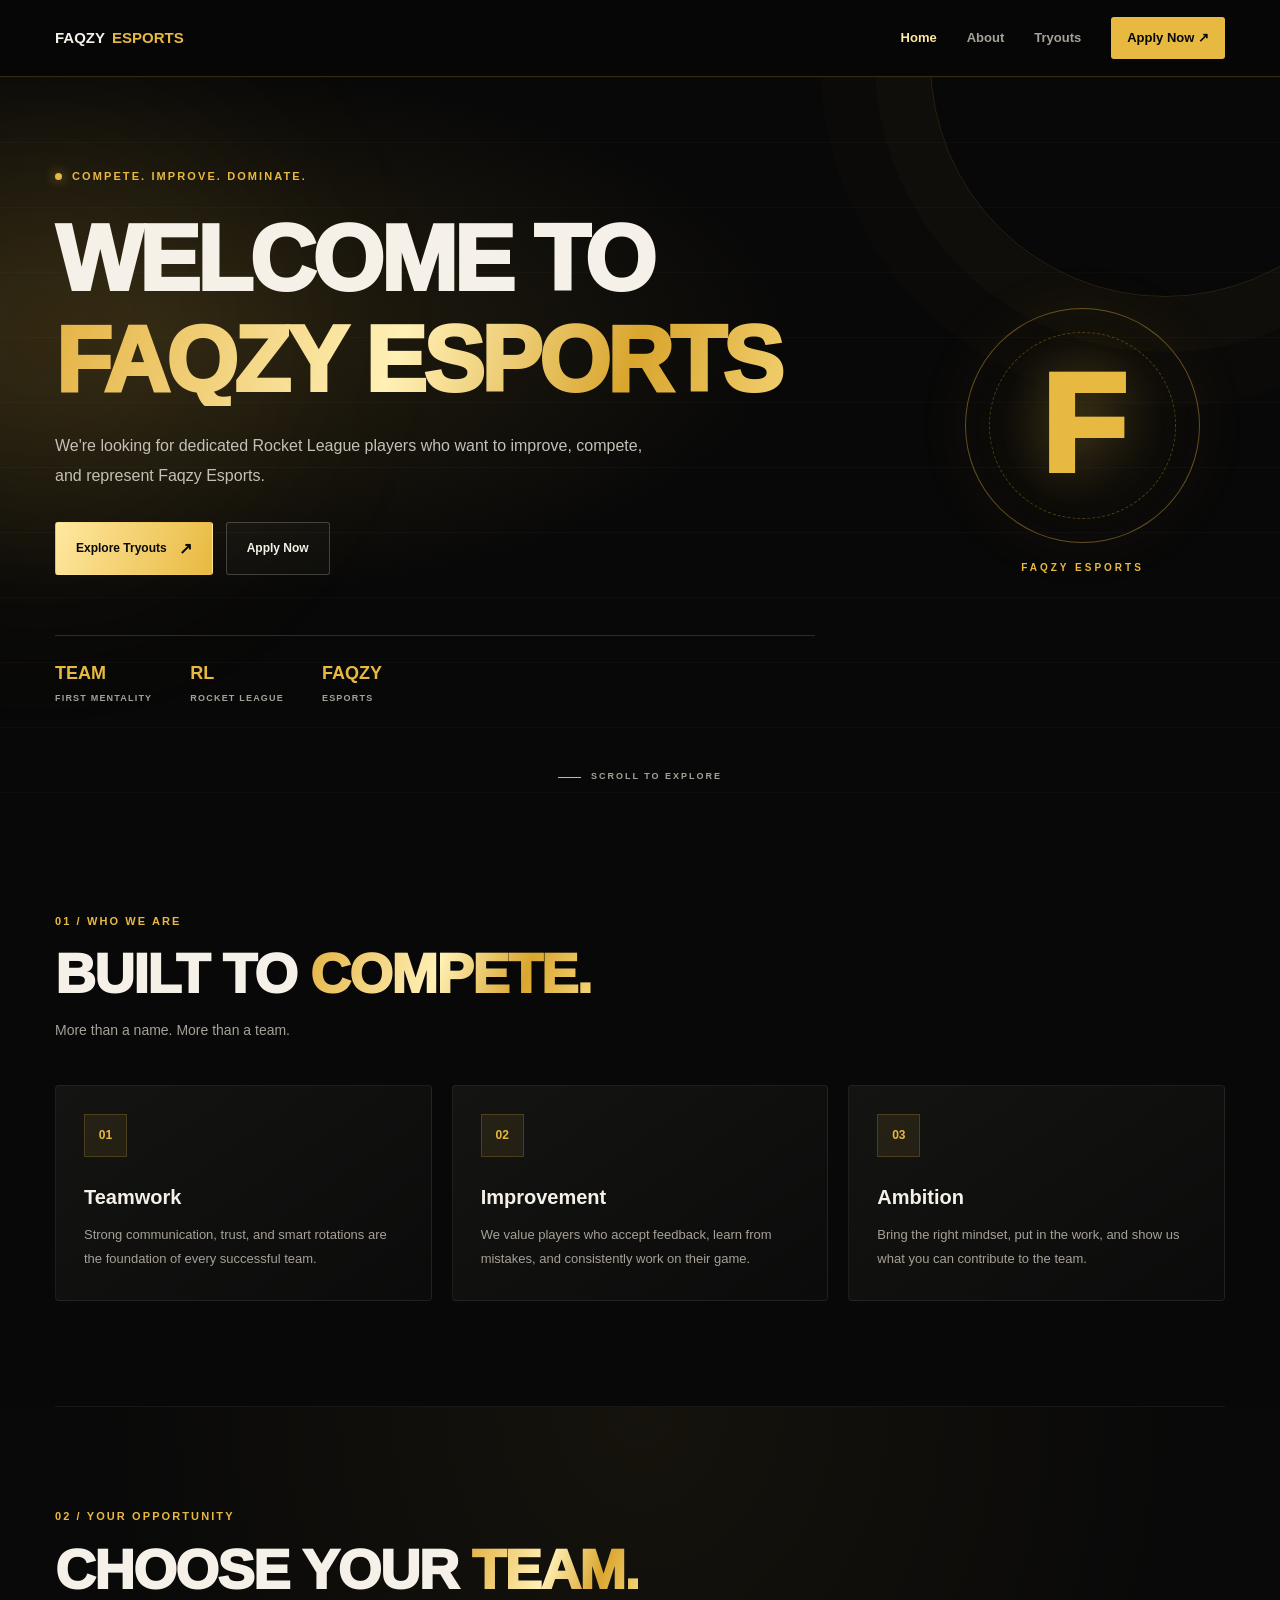
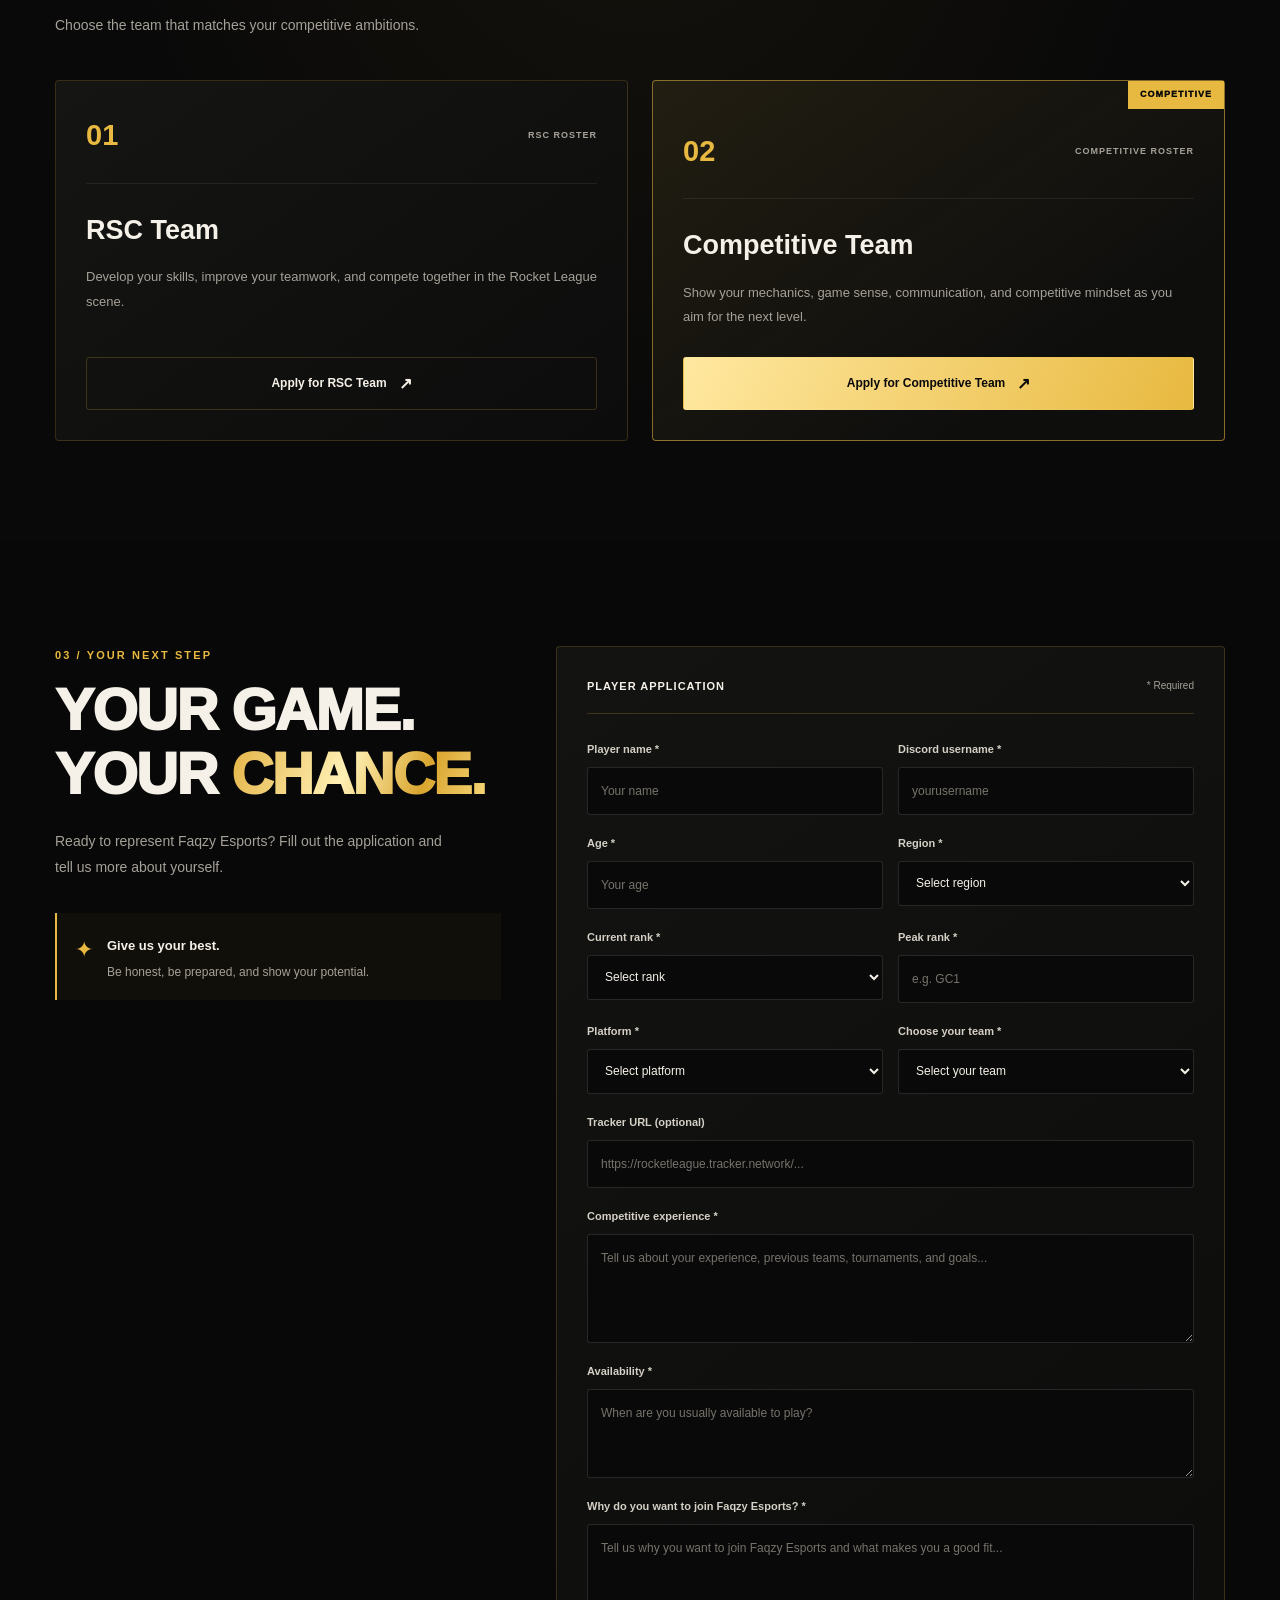
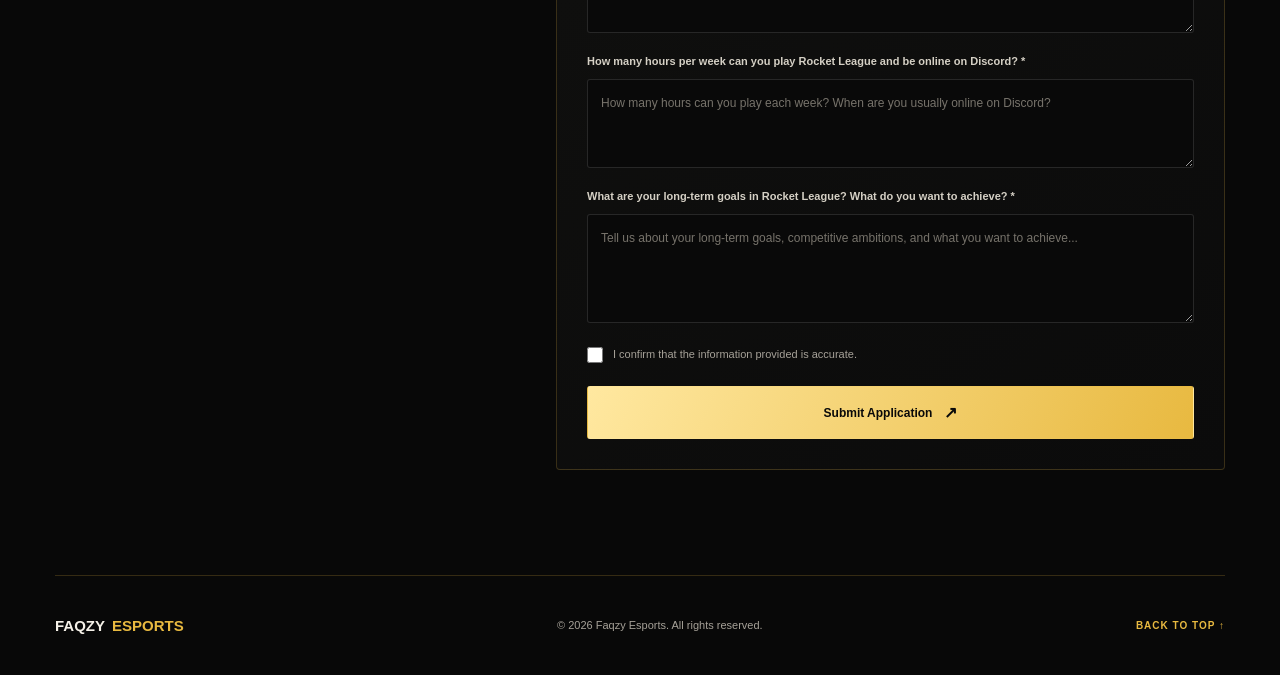
==== commit fcd0e6ed: "Update index.html" ====
--- a/index.html
+++ b/index.html
@@ -35,6 +35,7 @@
     </header>
 
     <main>
+        <!-- HERO -->
         <section class="hero" id="home">
             <div class="hero-glow" aria-hidden="true"></div>
             <div class="hero-ring" aria-hidden="true"></div>
@@ -45,7 +46,8 @@
                     COMPETE. IMPROVE. DOMINATE.
                 </p>
 
-                <h1>WELCOME TO
+                <h1>
+                    WELCOME TO
                     <span class="gold-text">FAQZY ESPORTS</span>
                 </h1>
 
@@ -58,20 +60,34 @@
                     <a href="#tryouts" class="btn btn-primary">
                         Explore Tryouts <span>↗</span>
                     </a>
+
                     <a href="#application" class="btn btn-secondary">
                         Apply Now
                     </a>
                 </div>
 
                 <div class="hero-stats">
-                    <div><strong>TEAM</strong><span>FIRST MENTALITY</span></div>
-                    <div><strong>RL</strong><span>ROCKET LEAGUE</span></div>
-                    <div><strong>FAQZY</strong><span>ESPORTS</span></div>
+                    <div>
+                        <strong>TEAM</strong>
+                        <span>FIRST MENTALITY</span>
+                    </div>
+
+                    <div>
+                        <strong>RL</strong>
+                        <span>ROCKET LEAGUE</span>
+                    </div>
+
+                    <div>
+                        <strong>FAQZY</strong>
+                        <span>ESPORTS</span>
+                    </div>
                 </div>
             </div>
 
             <div class="hero-emblem" aria-hidden="true">
-                <div class="emblem-circle"><span>F</span></div>
+                <div class="emblem-circle">
+                    <span>F</span>
+                </div>
                 <div class="emblem-caption">FAQZY ESPORTS</div>
             </div>
 
@@ -80,40 +96,63 @@
             </a>
         </section>
 
+        <!-- ABOUT -->
         <section class="section about-section" id="about">
             <div class="section-heading reveal">
                 <p class="eyebrow">01 / WHO WE ARE</p>
-                <h2>BUILT TO <span class="gold-text">COMPETE.</span></h2>
-                <p class="section-description">More than a name. More than a team.</p>
+
+                <h2>
+                    BUILT TO <span class="gold-text">COMPETE.</span>
+                </h2>
+
+                <p class="section-description">
+                    More than a name. More than a team.
+                </p>
             </div>
 
             <div class="about-grid">
                 <article class="about-card reveal">
                     <div class="card-icon">01</div>
                     <h3>Teamwork</h3>
-                    <p>Strong communication, trust, and smart rotations are the foundation of every successful team.</p>
+                    <p>
+                        Strong communication, trust, and smart rotations are
+                        the foundation of every successful team.
+                    </p>
                 </article>
 
                 <article class="about-card reveal">
                     <div class="card-icon">02</div>
                     <h3>Improvement</h3>
-                    <p>We value players who accept feedback, learn from mistakes, and consistently work on their game.</p>
+                    <p>
+                        We value players who accept feedback, learn from
+                        mistakes, and consistently work on their game.
+                    </p>
                 </article>
 
                 <article class="about-card reveal">
                     <div class="card-icon">03</div>
                     <h3>Ambition</h3>
-                    <p>Bring the right mindset, put in the work, and show us what you can contribute to the team.</p>
+                    <p>
+                        Bring the right mindset, put in the work, and show us
+                        what you can contribute to the team.
+                    </p>
                 </article>
             </div>
         </section>
 
+        <!-- TRYOUTS -->
         <section class="section tryouts-section" id="tryouts">
             <div class="section-inner">
                 <div class="section-heading reveal">
                     <p class="eyebrow">02 / YOUR OPPORTUNITY</p>
-                    <h2>CHOOSE YOUR <span class="gold-text">TEAM.</span></h2>
-                    <p class="section-description">Choose the team that matches your competitive ambitions.</p>
+
+                    <h2>
+                        CHOOSE YOUR <span class="gold-text">TEAM.</span>
+                    </h2>
+
+                    <p class="section-description">
+                        Choose the team that matches your competitive ambitions.
+                    </p>
                 </div>
 
                 <div class="tryout-grid">
@@ -122,22 +161,43 @@
                             <span class="tryout-number">01</span>
                             <span class="tryout-tag">RSC ROSTER</span>
                         </div>
+
                         <h3>RSC Team</h3>
-                        <p>Develop your skills, improve your teamwork, and compete together in the Rocket League scene.</p>
-                        <button type="button" class="btn btn-card" data-tryout="RSC Team">
+
+                        <p>
+                            Develop your skills, improve your teamwork, and
+                            compete together in the Rocket League scene.
+                        </p>
+
+                        <button
+                            type="button"
+                            class="btn btn-card"
+                            data-tryout="RSC Team"
+                        >
                             Apply for RSC Team <span>↗</span>
                         </button>
                     </article>
 
                     <article class="tryout-card featured reveal">
                         <div class="featured-badge">COMPETITIVE</div>
+
                         <div class="tryout-top">
                             <span class="tryout-number">02</span>
                             <span class="tryout-tag">COMPETITIVE ROSTER</span>
                         </div>
+
                         <h3>Competitive Team</h3>
-                        <p>Show your mechanics, game sense, communication, and competitive mindset as you aim for the next level.</p>
-                        <button type="button" class="btn btn-primary" data-tryout="Competitive Team">
+
+                        <p>
+                            Show your mechanics, game sense, communication,
+                            and competitive mindset as you aim for the next level.
+                        </p>
+
+                        <button
+                            type="button"
+                            class="btn btn-primary"
+                            data-tryout="Competitive Team"
+                        >
                             Apply for Competitive Team <span>↗</span>
                         </button>
                     </article>
@@ -145,18 +205,30 @@
             </div>
         </section>
 
+        <!-- PLAYER APPLICATION -->
         <section class="section application-section" id="application">
             <div class="application-layout">
                 <div class="application-intro reveal">
                     <p class="eyebrow">03 / YOUR NEXT STEP</p>
-                    <h2>YOUR GAME.<br>YOUR <span class="gold-text">CHANCE.</span></h2>
-                    <p>Ready to represent Faqzy Esports? Fill out the application and tell us more about yourself.</p>
+
+                    <h2>
+                        YOUR GAME.<br>
+                        YOUR <span class="gold-text">CHANCE.</span>
+                    </h2>
+
+                    <p>
+                        Ready to represent Faqzy Esports? Fill out the
+                        application and tell us more about yourself.
+                    </p>
 
                     <div class="application-note">
                         <span class="note-icon">✦</span>
+
                         <div>
                             <strong>Give us your best.</strong>
-                            <p>Be honest, be prepared, and show your potential.</p>
+                            <p>
+                                Be honest, be prepared, and show your potential.
+                            </p>
                         </div>
                     </div>
                 </div>
@@ -168,27 +240,57 @@
                     </div>
 
                     <div class="form-grid">
+                        <!-- Player name -->
                         <div class="form-group">
                             <label for="playerName">Player name *</label>
-                            <input id="playerName" name="playerName" type="text"
-                                placeholder="Your name" minlength="2" maxlength="50"
-                                autocomplete="nickname" required>
-                        </div>
-
+
+                            <input
+                                id="playerName"
+                                name="playerName"
+                                type="text"
+                                placeholder="Your name"
+                                minlength="2"
+                                maxlength="50"
+                                autocomplete="nickname"
+                                required
+                            >
+                        </div>
+
+                        <!-- Discord -->
                         <div class="form-group">
                             <label for="discord">Discord username *</label>
-                            <input id="discord" name="discord" type="text"
-                                placeholder="yourusername" minlength="2" maxlength="50" required>
-                        </div>
-
+
+                            <input
+                                id="discord"
+                                name="discord"
+                                type="text"
+                                placeholder="yourusername"
+                                minlength="2"
+                                maxlength="50"
+                                required
+                            >
+                        </div>
+
+                        <!-- Age -->
                         <div class="form-group">
                             <label for="age">Age *</label>
-                            <input id="age" name="age" type="number" min="13" max="99"
-                                step="1" placeholder="Your age" required>
-                        </div>
-
+
+                            <input
+                                id="age"
+                                name="age"
+                                type="number"
+                                min="13"
+                                max="99"
+                                step="1"
+                                placeholder="Your age"
+                                required
+                            >
+                        </div>
+
+                        <!-- Region -->
                         <div class="form-group">
                             <label for="region">Region *</label>
+
                             <select id="region" name="region" required>
                                 <option value="">Select region</option>
                                 <option value="EU">Europe (EU)</option>
@@ -197,8 +299,10 @@
                             </select>
                         </div>
 
+                        <!-- Current rank -->
                         <div class="form-group">
                             <label for="rank">Current rank *</label>
+
                             <select id="rank" name="rank" required>
                                 <option value="">Select rank</option>
                                 <option value="Bronze">Bronze</option>
@@ -212,14 +316,24 @@
                             </select>
                         </div>
 
+                        <!-- Peak rank -->
                         <div class="form-group">
                             <label for="peakRank">Peak rank *</label>
-                            <input id="peakRank" name="peakRank" type="text"
-                                placeholder="e.g. GC1" maxlength="50" required>
-                        </div>
-
+
+                            <input
+                                id="peakRank"
+                                name="peakRank"
+                                type="text"
+                                placeholder="e.g. GC1"
+                                maxlength="50"
+                                required
+                            >
+                        </div>
+
+                        <!-- Platform -->
                         <div class="form-group">
                             <label for="platform">Platform *</label>
+
                             <select id="platform" name="platform" required>
                                 <option value="">Select platform</option>
                                 <option value="PC">PC</option>
@@ -229,8 +343,10 @@
                             </select>
                         </div>
 
+                        <!-- Team -->
                         <div class="form-group">
                             <label for="tryout">Choose your team *</label>
+
                             <select id="tryout" name="tryout" required>
                                 <option value="">Select your team</option>
                                 <option value="RSC Team">RSC Team</option>
@@ -238,48 +354,144 @@
                             </select>
                         </div>
 
+                        <!-- Tracker -->
                         <div class="form-group full-width">
                             <label for="tracker">Tracker URL (optional)</label>
-                            <input id="tracker" name="tracker" type="url"
-                                placeholder="https://rocketleague.tracker.network/...">
-                        </div>
-
+
+                            <input
+                                id="tracker"
+                                name="tracker"
+                                type="url"
+                                placeholder="https://rocketleague.tracker.network/..."
+                            >
+                        </div>
+
+                        <!-- Competitive experience -->
                         <div class="form-group full-width">
                             <label for="experience">Competitive experience *</label>
-                            <textarea id="experience" name="experience" rows="4"
-                                minlength="10" maxlength="1500"
+
+                            <textarea
+                                id="experience"
+                                name="experience"
+                                rows="4"
+                                minlength="10"
+                                maxlength="1500"
                                 placeholder="Tell us about your experience, previous teams, tournaments, and goals..."
-                                required></textarea>
-                        </div>
-
+                                required
+                            ></textarea>
+                        </div>
+
+                        <!-- Availability -->
                         <div class="form-group full-width">
                             <label for="availability">Availability *</label>
-                            <textarea id="availability" name="availability" rows="3"
-                                minlength="3" maxlength="500"
+
+                            <textarea
+                                id="availability"
+                                name="availability"
+                                rows="3"
+                                minlength="3"
+                                maxlength="500"
                                 placeholder="When are you usually available to play?"
-                                required></textarea>
-                        </div>
-                    </div>
-
+                                required
+                            ></textarea>
+                        </div>
+
+                        <!-- NEW QUESTION 1 -->
+                        <div class="form-group full-width">
+                            <label for="joinReason">
+                                Why do you want to join Faqzy Esports? *
+                            </label>
+
+                            <textarea
+                                id="joinReason"
+                                name="joinReason"
+                                rows="4"
+                                minlength="10"
+                                maxlength="1500"
+                                placeholder="Tell us why you want to join Faqzy Esports and what makes you a good fit..."
+                                required
+                            ></textarea>
+                        </div>
+
+                        <!-- NEW QUESTION 2 -->
+                        <div class="form-group full-width">
+                            <label for="weeklyHours">
+                                How many hours per week can you play Rocket League and be online on Discord? *
+                            </label>
+
+                            <textarea
+                                id="weeklyHours"
+                                name="weeklyHours"
+                                rows="3"
+                                minlength="3"
+                                maxlength="500"
+                                placeholder="How many hours can you play each week? When are you usually online on Discord?"
+                                required
+                            ></textarea>
+                        </div>
+
+                        <!-- NEW QUESTION 3 -->
+                        <div class="form-group full-width">
+                            <label for="longTermGoals">
+                                What are your long-term goals in Rocket League? What do you want to achieve? *
+                            </label>
+
+                            <textarea
+                                id="longTermGoals"
+                                name="longTermGoals"
+                                rows="4"
+                                minlength="10"
+                                maxlength="1500"
+                                placeholder="Tell us about your long-term goals, competitive ambitions, and what you want to achieve..."
+                                required
+                            ></textarea>
+                        </div>
+                    </div>
+
+                    <!-- Confirmation -->
                     <label class="checkbox-label" for="confirmInfo">
-                        <input id="confirmInfo" name="confirmInfo" type="checkbox" required>
-                        <span>I confirm that the information provided is accurate.</span>
+                        <input
+                            id="confirmInfo"
+                            name="confirmInfo"
+                            type="checkbox"
+                            required
+                        >
+
+                        <span>
+                            I confirm that the information provided is accurate.
+                        </span>
                     </label>
 
-                    <button type="submit" class="btn btn-primary submit-button" id="submitApplication">
+                    <!-- Submit -->
+                    <button
+                        type="submit"
+                        class="btn btn-primary submit-button"
+                        id="submitApplication"
+                    >
                         Submit Application <span>↗</span>
                     </button>
 
-                    <div id="applicationStatus" class="form-status"
-                        role="status" aria-live="polite" hidden></div>
+                    <!-- Submission status -->
+                    <div
+                        id="applicationStatus"
+                        class="form-status"
+                        role="status"
+                        aria-live="polite"
+                        hidden
+                    ></div>
                 </form>
             </div>
         </section>
     </main>
 
+    <!-- FOOTER -->
     <footer class="site-footer">
         <a href="#home" class="logo">FAQZY<span>ESPORTS</span></a>
-        <p>© <span id="currentYear"></span> Faqzy Esports. All rights reserved.</p>
+
+        <p>
+            © <span id="currentYear"></span> Faqzy Esports. All rights reserved.
+        </p>
+
         <a href="#home" class="footer-top">BACK TO TOP ↑</a>
     </footer>
 </body>
--- a/style.css
+++ b/style.css
@@ -1,7 +1,3 @@
-/* =========================================
-   FAQZY ESPORTS — BLACK & GOLD
-========================================= */
-
 :root {
     --background: #080808;
     --surface: #11110f;
@@ -33,20 +29,16 @@
     line-height: 1.7;
 }
 
+button, input, select, textarea {
+    font: inherit;
+}
+
 a {
     color: inherit;
     text-decoration: none;
 }
 
-button,
-input,
-select,
-textarea {
-    font: inherit;
-}
-
-button,
-a {
+button, a {
     -webkit-tap-highlight-color: transparent;
 }
 
@@ -63,8 +55,6 @@
     background: var(--gold);
     color: #080808;
 }
-
-/* NAVIGATION */
 
 .site-header {
     position: sticky;
@@ -77,6 +67,7 @@
 }
 
 .navbar {
+    position: relative;
     width: min(var(--container), calc(100% - 64px));
     min-height: 76px;
     margin: auto;
@@ -143,8 +134,8 @@
 }
 
 .menu-toggle span {
+    width: 100%;
     height: 2px;
-    width: 100%;
     background: var(--gold);
     transition: transform 0.2s, opacity 0.2s;
 }
@@ -160,8 +151,6 @@
 .menu-toggle.active span:last-child {
     transform: translateY(-7px) rotate(-45deg);
 }
-
-/* BUTTONS */
 
 .btn {
     display: inline-flex;
@@ -176,11 +165,8 @@
     font-weight: 900;
     text-align: center;
     cursor: pointer;
-    transition:
-        transform 0.22s,
-        background 0.22s,
-        border-color 0.22s,
-        box-shadow 0.22s;
+    transition: transform 0.22s, background 0.22s,
+        border-color 0.22s, box-shadow 0.22s;
 }
 
 .btn span {
@@ -198,11 +184,7 @@
 
 .btn-primary {
     color: #090909;
-    background: linear-gradient(
-        115deg,
-        var(--gold-light),
-        var(--gold)
-    );
+    background: linear-gradient(115deg, var(--gold-light), var(--gold));
 }
 
 .btn-primary:hover {
@@ -230,8 +212,6 @@
     color: var(--gold-light);
     border-color: var(--gold);
 }
-
-/* HERO SECTION */
 
 .hero {
     position: relative;
@@ -242,11 +222,7 @@
     overflow: hidden;
     isolation: isolate;
     background:
-        radial-gradient(
-            ellipse at 12% 35%,
-            rgba(232, 185, 64, 0.14),
-            transparent 40%
-        ),
+        radial-gradient(ellipse at 12% 35%, rgba(232, 185, 64, 0.14), transparent 40%),
         #080808;
 }
 
@@ -255,11 +231,7 @@
     inset: 0;
     z-index: -1;
     content: "";
-    background:
-        linear-gradient(
-            rgba(255, 255, 255, 0.018) 1px,
-            transparent 1px
-        );
+    background: linear-gradient(rgba(255, 255, 255, 0.018) 1px, transparent 1px);
     background-size: 100% 65px;
     pointer-events: none;
 }
@@ -287,9 +259,8 @@
     height: 470px;
     border: 1px solid rgba(232, 185, 64, 0.14);
     border-radius: 50%;
-    box-shadow:
-        0 0 0 55px rgba(232, 185, 64, 0.018),
-        0 0 0 110px rgba(232, 185, 64, 0.012);
+    box-shadow: 0 0 0 55px rgba(232, 185, 64, 0.018),
+                0 0 0 110px rgba(232, 185, 64, 0.012);
     animation: ringFloat 12s ease-in-out infinite alternate;
     pointer-events: none;
 }
@@ -335,13 +306,7 @@
 
 .gold-text {
     color: var(--gold);
-    background: linear-gradient(
-        110deg,
-        #e4b344,
-        #fff0b5 45%,
-        #d9a52e 75%,
-        #f6d77a
-    );
+    background: linear-gradient(110deg, #e4b344, #fff0b5 45%, #d9a52e 75%, #f6d77a);
     background-clip: text;
     -webkit-background-clip: text;
     -webkit-text-fill-color: transparent;
@@ -389,8 +354,6 @@
     font-weight: 800;
     letter-spacing: 1.2px;
 }
-
-/* Decorative F emblem */
 
 .hero-emblem {
     position: absolute;
@@ -412,14 +375,9 @@
     place-items: center;
     border: 1px solid rgba(232, 185, 64, 0.4);
     border-radius: 50%;
-    background: radial-gradient(
-        circle,
-        rgba(232, 185, 64, 0.1),
-        transparent 68%
-    );
-    box-shadow:
-        inset 0 0 55px rgba(232, 185, 64, 0.04),
-        0 0 65px rgba(232, 185, 64, 0.05);
+    background: radial-gradient(circle, rgba(232, 185, 64, 0.1), transparent 68%);
+    box-shadow: inset 0 0 55px rgba(232, 185, 64, 0.04),
+                0 0 65px rgba(232, 185, 64, 0.05);
 }
 
 .emblem-circle::before {
@@ -467,8 +425,6 @@
     background: var(--gold);
 }
 
-/* GENERAL SECTIONS */
-
 .section {
     width: min(var(--container), calc(100% - 64px));
     margin: 0 auto;
@@ -494,8 +450,6 @@
     color: var(--muted);
     font-size: 14px;
 }
-
-/* ABOUT */
 
 .about-section {
     border-bottom: 1px solid rgba(255, 255, 255, 0.06);
@@ -544,18 +498,16 @@
     line-height: 1.9;
 }
 
-/* TRYOUTS — ONLY RSC AND COMPETITIVE */
-
 .tryouts-section {
     width: 100%;
     padding: 100px max(32px, calc((100% - var(--container)) / 2));
-    background:
-        radial-gradient(
-            ellipse at 50% 0%,
-            rgba(232, 185, 64, 0.055),
-            transparent 60%
-        ),
-        #090909;
+    background: radial-gradient(ellipse at 50% 0%, rgba(232, 185, 64, 0.055), transparent 60%), #090909;
+}
+
+.section-inner {
+    width: 100%;
+    max-width: var(--container);
+    margin: 0 auto;
 }
 
 .tryout-grid {
@@ -573,10 +525,7 @@
     background: linear-gradient(145deg, #151513, #0c0c0c);
     border: 1px solid rgba(232, 185, 64, 0.18);
     border-radius: 4px;
-    transition:
-        transform 0.3s,
-        border-color 0.3s,
-        box-shadow 0.3s;
+    transition: transform 0.3s, border-color 0.3s, box-shadow 0.3s;
 }
 
 .tryout-card:hover {
@@ -587,13 +536,7 @@
 
 .tryout-card.featured {
     border-color: rgba(232, 185, 64, 0.55);
-    background:
-        linear-gradient(
-            145deg,
-            rgba(232, 185, 64, 0.09),
-            transparent 75%
-        ),
-        #0e0e0d;
+    background: linear-gradient(145deg, rgba(232, 185, 64, 0.09), transparent 75%), #0e0e0d;
 }
 
 .tryout-top {
@@ -646,8 +589,6 @@
 .tryout-card .btn {
     width: 100%;
 }
-
-/* APPLICATION */
 
 .application-layout {
     display: grid;
@@ -774,7 +715,7 @@
 
 .form-group input::placeholder,
 .form-group textarea::placeholder {
-    color: #66635c;
+    color: #77736b;
 }
 
 .form-group input:focus,
@@ -841,8 +782,6 @@
     border-color: rgba(200, 80, 70, 0.3);
 }
 
-/* FOOTER */
-
 .site-footer {
     display: flex;
     width: min(var(--container), calc(100% - 64px));
@@ -867,14 +806,11 @@
     letter-spacing: 1px;
 }
 
-/* SCROLL REVEAL ANIMATIONS */
-
+/* Scroll animations */
 .reveal {
     opacity: 0;
     transform: translateY(28px);
-    transition:
-        opacity 0.75s ease,
-        transform 0.75s cubic-bezier(0.2, 0.7, 0.2, 1);
+    transition: opacity 0.75s ease, transform 0.75s cubic-bezier(0.2, 0.7, 0.2, 1);
 }
 
 .reveal.visible {
@@ -891,93 +827,49 @@
     transition-delay: 200ms;
 }
 
-/* DECORATIVE ANIMATIONS */
-
+/* Decorative animations */
 @keyframes emblemFloat {
-    0%, 100% {
-        transform: translateY(-50%);
-    }
-
-    50% {
-        transform: translateY(calc(-50% - 12px));
-    }
+    0%, 100% { transform: translateY(-50%); }
+    50% { transform: translateY(calc(-50% - 12px)); }
 }
 
 @keyframes rotateRing {
-    to {
-        transform: rotate(360deg);
-    }
+    to { transform: rotate(360deg); }
 }
 
 @keyframes glowPulse {
-    from {
-        opacity: 0.5;
-        transform: scale(0.9);
-    }
-
-    to {
-        opacity: 1;
-        transform: scale(1.1);
-    }
+    from { opacity: 0.5; transform: scale(0.9); }
+    to { opacity: 1; transform: scale(1.1); }
 }
 
 @keyframes ringFloat {
-    from {
-        transform: translate(0, 0);
-    }
-
-    to {
-        transform: translate(-20px, 20px);
-    }
+    from { transform: translate(0, 0); }
+    to { transform: translate(-20px, 20px); }
 }
 
 @keyframes dotPulse {
-    0%, 100% {
-        opacity: 1;
-    }
-
-    50% {
-        opacity: 0.5;
-    }
-}
-
-/* TABLET */
-
+    0%, 100% { opacity: 1; }
+    50% { opacity: 0.5; }
+}
+
+/* Tablet */
 @media (max-width: 1000px) {
-    .hero-content {
-        width: 76%;
-    }
-
-    .hero-emblem {
-        right: 28px;
-        opacity: 0.35;
-    }
-
-    .application-layout {
-        grid-template-columns: 1fr;
-        gap: 32px;
-    }
-
-    .application-intro {
-        position: static;
-    }
-}
-
-/* MOBILE */
-
+    .hero-content { width: 76%; }
+    .hero-emblem { right: 28px; opacity: 0.35; }
+    .application-layout { grid-template-columns: 1fr; gap: 32px; }
+    .application-intro { position: static; }
+}
+
+/* Mobile */
 @media (max-width: 700px) {
-    html {
-        scroll-padding-top: 75px;
-    }
+    html { scroll-padding-top: 75px; }
 
     .navbar {
         width: calc(100% - 36px);
         min-height: 68px;
     }
 
-    .menu-toggle {
-        display: flex;
-    }
+    .menu-toggle { display: flex; }
 
     .nav-links {
         position: absolute;
@@ -993,11 +885,9 @@
         border-bottom: 1px solid var(--border);
         visibility: hidden;
         opacity: 0;
+        pointer-events: none;
         transform: translateY(-8px);
-        transition:
-            opacity 0.2s,
-            transform 0.2s,
-            visibility 0.2s;
+        transition: opacity 0.2s, transform 0.2s, visibility 0.2s;
     }
 
     .nav-links.active {
@@ -1005,12 +895,11 @@
         padding-bottom: 16px;
         visibility: visible;
         opacity: 1;
+        pointer-events: auto;
         transform: translateY(0);
     }
 
-    .nav-links a {
-        padding: 12px 5px;
-    }
+    .nav-links a { padding: 12px 5px; }
 
     .nav-links .nav-apply {
         margin-top: 8px;
@@ -1022,18 +911,14 @@
         padding: 85px 22px 95px;
     }
 
-    .hero-content {
-        width: 100%;
-    }
+    .hero-content { width: 100%; }
 
     .hero h1 {
         font-size: clamp(43px, 10.5vw, 66px);
         letter-spacing: -2px;
     }
 
-    .hero-description {
-        font-size: 14px;
-    }
+    .hero-description { font-size: 14px; }
 
     .hero-emblem {
         top: 35px;
@@ -1043,35 +928,18 @@
         animation: none;
     }
 
-    .emblem-circle {
-        width: 125px;
-    }
-
-    .emblem-circle span {
-        font-size: 76px;
-    }
-
-    .hero-buttons .btn {
-        flex: 1;
-    }
-
-    .hero-stats {
-        gap: 20px;
-        margin-top: 42px;
-    }
-
-    .hero-stats span {
-        font-size: 8px;
-    }
+    .emblem-circle { width: 125px; }
+    .emblem-circle span { font-size: 76px; }
+    .hero-buttons .btn { flex: 1; }
+    .hero-stats { gap: 20px; margin-top: 42px; }
+    .hero-stats span { font-size: 8px; }
 
     .section {
         width: calc(100% - 40px);
         padding: 76px 0;
     }
 
-    .section-heading {
-        margin-bottom: 30px;
-    }
+    .section-heading { margin-bottom: 30px; }
 
     .section-heading h2,
     .application-intro h2 {
@@ -1086,31 +954,17 @@
     }
 
     .about-card,
-    .tryout-card {
-        padding: 24px;
-    }
+    .tryout-card { padding: 24px; }
 
     .tryouts-section {
         width: 100%;
         padding: 76px 20px;
     }
 
-    .featured-badge {
-        margin: -24px -24px 18px;
-    }
-
-    .application-form {
-        padding: 22px 16px;
-    }
-
-    .form-grid {
-        grid-template-columns: 1fr;
-        gap: 17px;
-    }
-
-    .full-width {
-        grid-column: auto;
-    }
+    .featured-badge { margin: -24px -24px 18px; }
+    .application-form { padding: 22px 16px; }
+    .form-grid { grid-template-columns: 1fr; gap: 17px; }
+    .full-width { grid-column: auto; }
 
     .site-footer {
         width: calc(100% - 40px);
@@ -1121,8 +975,7 @@
     }
 }
 
-/* ACCESSIBILITY: RESPECT REDUCED MOTION */
-
+/* Accessibility */
 @media (prefers-reduced-motion: reduce) {
     *,
     *::before,
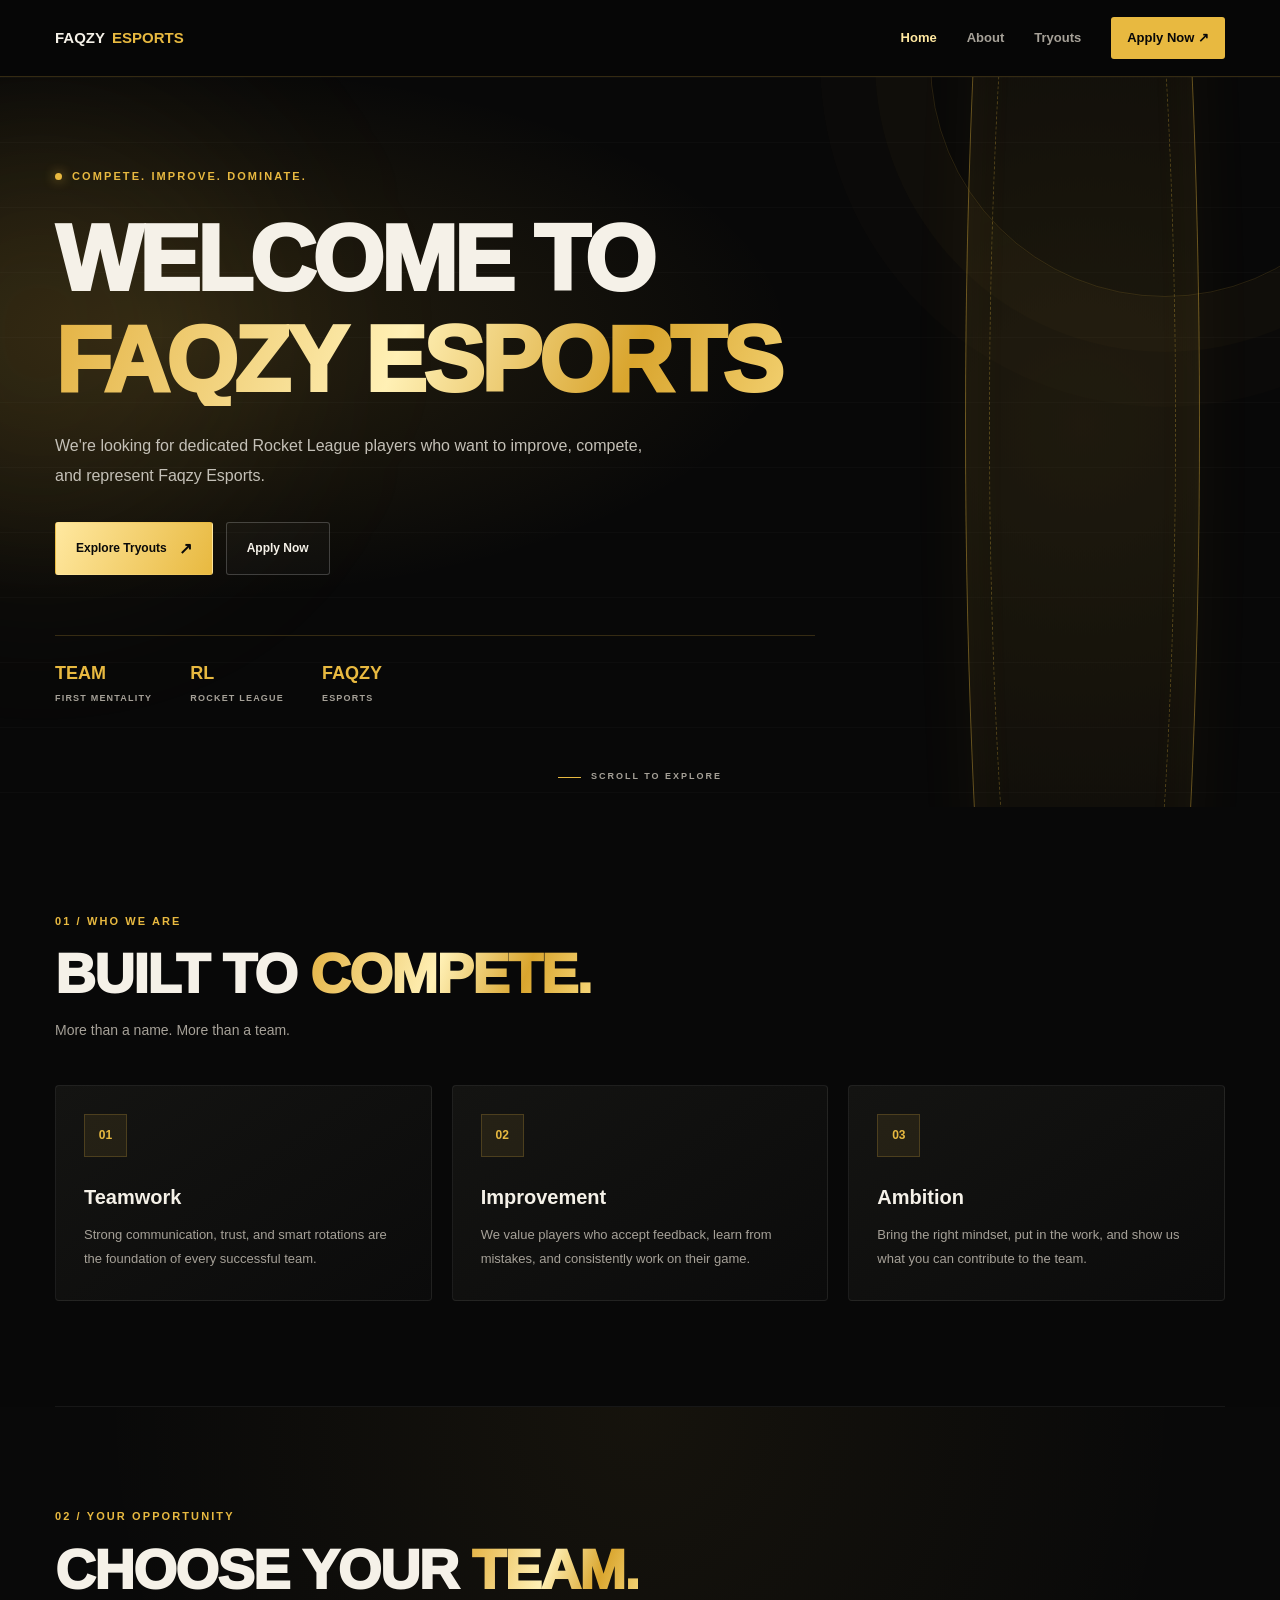
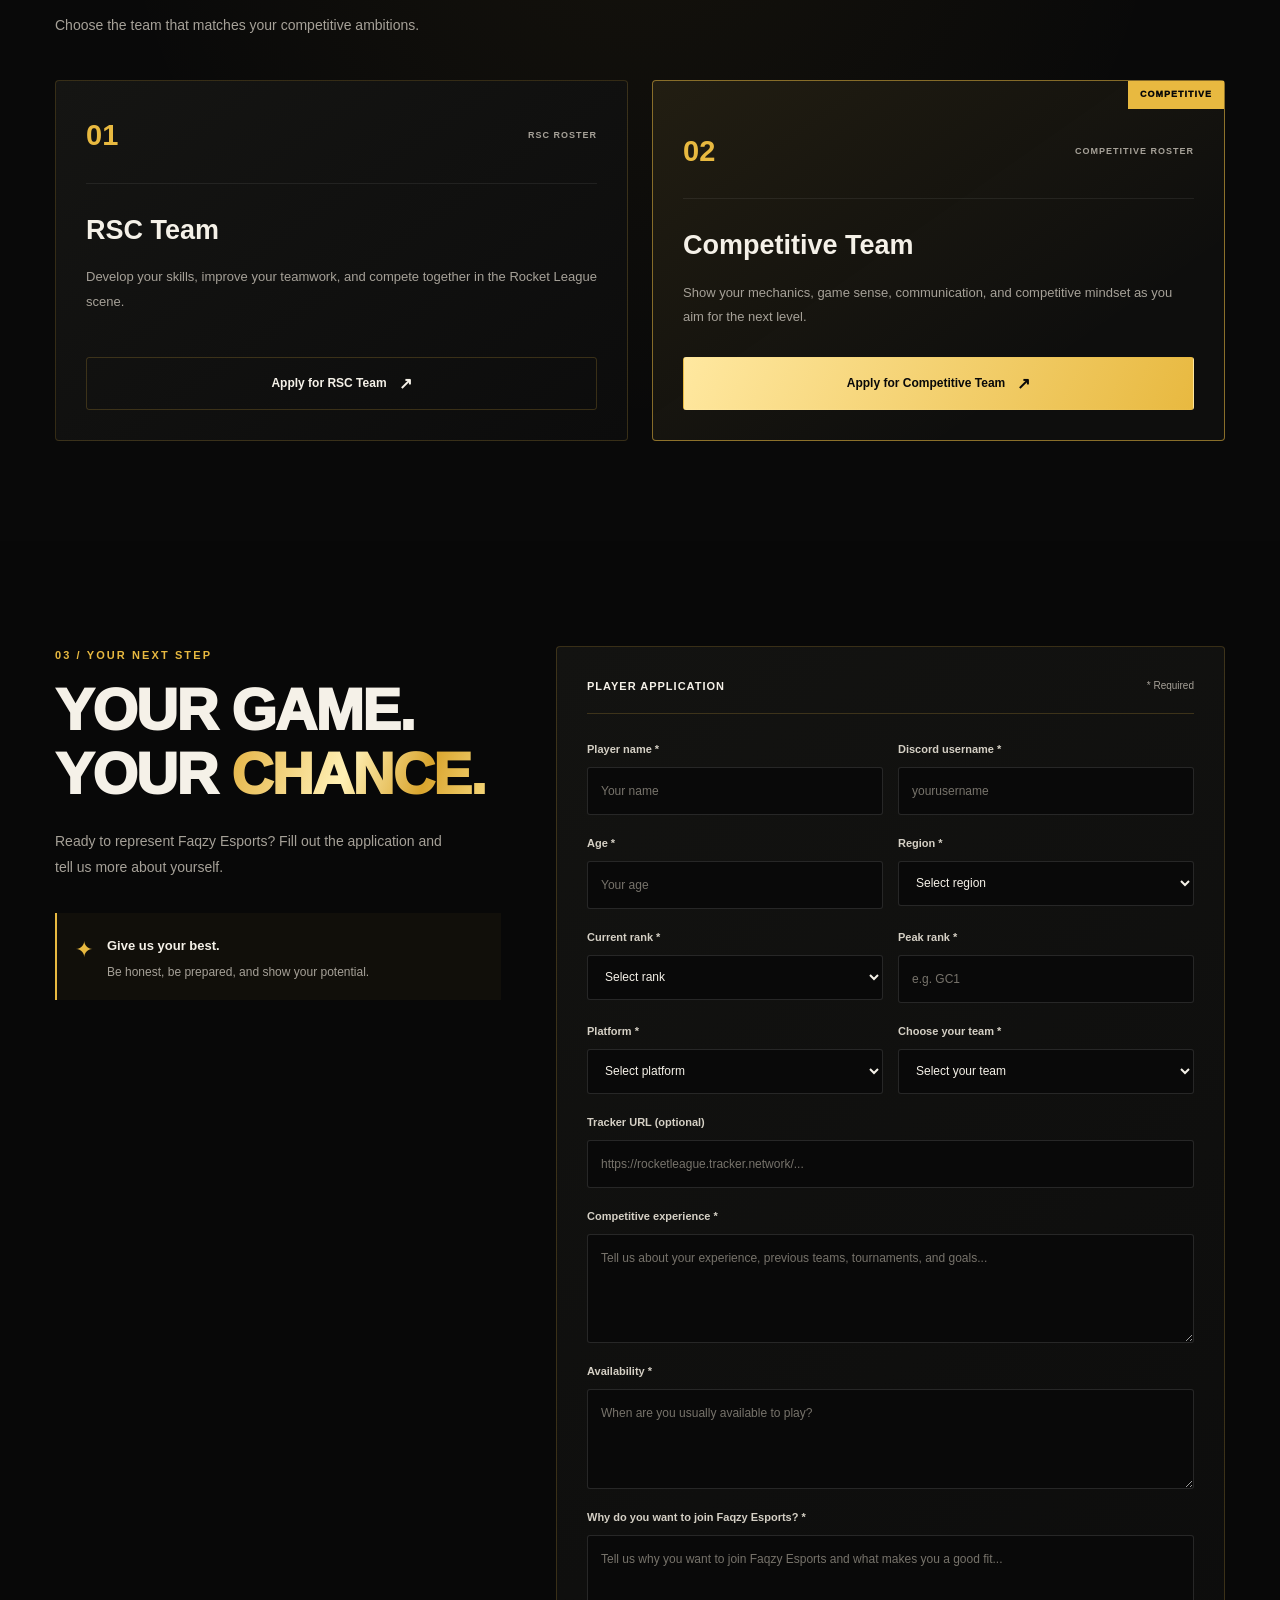
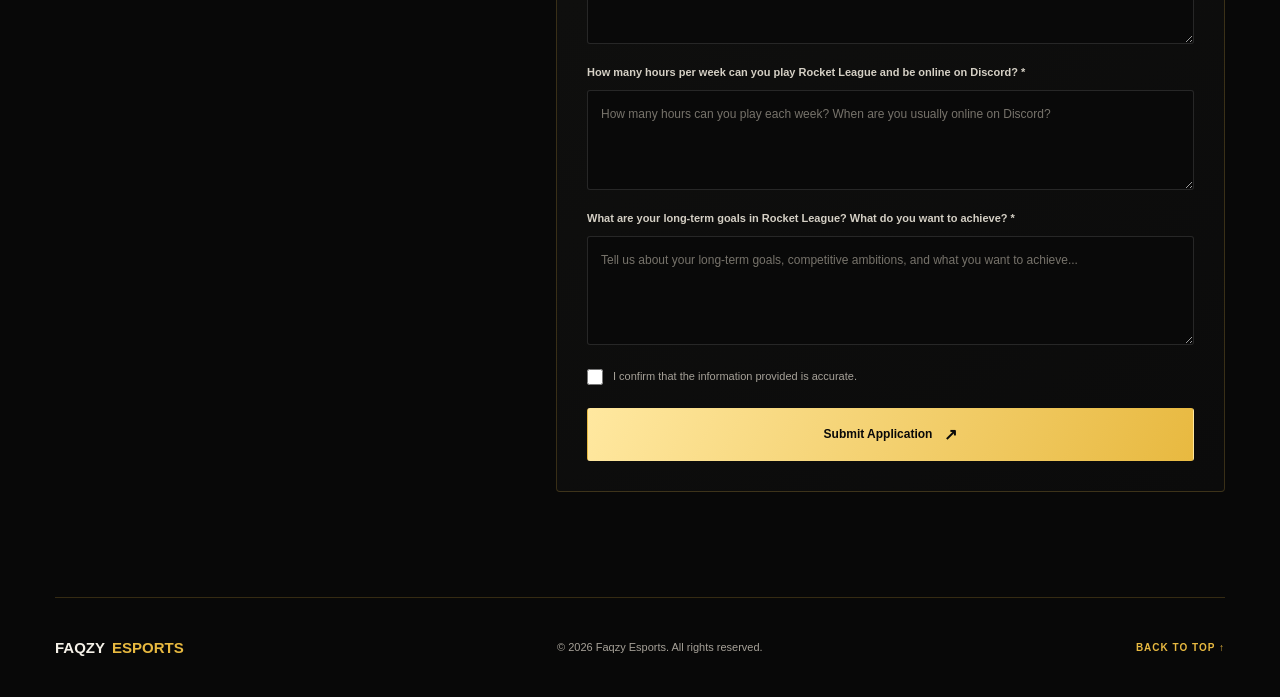
==== commit 2f7a5307: "Update index.html" ====
--- a/index.html
+++ b/index.html
@@ -1,3 +1,4 @@
+
 <!DOCTYPE html>
 <html lang="en">
 <head>
@@ -84,9 +85,14 @@
                 </div>
             </div>
 
+            <!-- FAQZY PHOENIX LOGO -->
             <div class="hero-emblem" aria-hidden="true">
                 <div class="emblem-circle">
-                    <span>F</span>
+                    <img
+                        src="faqzy-logo.png"
+                        alt=""
+                        class="emblem-logo"
+                    >
                 </div>
                 <div class="emblem-caption">FAQZY ESPORTS</div>
             </div>
@@ -240,10 +246,8 @@
                     </div>
 
                     <div class="form-grid">
-                        <!-- Player name -->
                         <div class="form-group">
                             <label for="playerName">Player name *</label>
-
                             <input
                                 id="playerName"
                                 name="playerName"
@@ -256,10 +260,8 @@
                             >
                         </div>
 
-                        <!-- Discord -->
                         <div class="form-group">
                             <label for="discord">Discord username *</label>
-
                             <input
                                 id="discord"
                                 name="discord"
@@ -271,10 +273,8 @@
                             >
                         </div>
 
-                        <!-- Age -->
                         <div class="form-group">
                             <label for="age">Age *</label>
-
                             <input
                                 id="age"
                                 name="age"
@@ -287,10 +287,8 @@
                             >
                         </div>
 
-                        <!-- Region -->
                         <div class="form-group">
                             <label for="region">Region *</label>
-
                             <select id="region" name="region" required>
                                 <option value="">Select region</option>
                                 <option value="EU">Europe (EU)</option>
@@ -299,10 +297,8 @@
                             </select>
                         </div>
 
-                        <!-- Current rank -->
                         <div class="form-group">
                             <label for="rank">Current rank *</label>
-
                             <select id="rank" name="rank" required>
                                 <option value="">Select rank</option>
                                 <option value="Bronze">Bronze</option>
@@ -316,10 +312,8 @@
                             </select>
                         </div>
 
-                        <!-- Peak rank -->
                         <div class="form-group">
                             <label for="peakRank">Peak rank *</label>
-
                             <input
                                 id="peakRank"
                                 name="peakRank"
@@ -330,10 +324,8 @@
                             >
                         </div>
 
-                        <!-- Platform -->
                         <div class="form-group">
                             <label for="platform">Platform *</label>
-
                             <select id="platform" name="platform" required>
                                 <option value="">Select platform</option>
                                 <option value="PC">PC</option>
@@ -343,10 +335,8 @@
                             </select>
                         </div>
 
-                        <!-- Team -->
                         <div class="form-group">
                             <label for="tryout">Choose your team *</label>
-
                             <select id="tryout" name="tryout" required>
                                 <option value="">Select your team</option>
                                 <option value="RSC Team">RSC Team</option>
@@ -354,10 +344,8 @@
                             </select>
                         </div>
 
-                        <!-- Tracker -->
                         <div class="form-group full-width">
                             <label for="tracker">Tracker URL (optional)</label>
-
                             <input
                                 id="tracker"
                                 name="tracker"
@@ -366,10 +354,8 @@
                             >
                         </div>
 
-                        <!-- Competitive experience -->
                         <div class="form-group full-width">
                             <label for="experience">Competitive experience *</label>
-
                             <textarea
                                 id="experience"
                                 name="experience"
@@ -381,10 +367,8 @@
                             ></textarea>
                         </div>
 
-                        <!-- Availability -->
                         <div class="form-group full-width">
                             <label for="availability">Availability *</label>
-
                             <textarea
                                 id="availability"
                                 name="availability"
@@ -396,12 +380,10 @@
                             ></textarea>
                         </div>
 
-                        <!-- NEW QUESTION 1 -->
                         <div class="form-group full-width">
                             <label for="joinReason">
                                 Why do you want to join Faqzy Esports? *
                             </label>
-
                             <textarea
                                 id="joinReason"
                                 name="joinReason"
@@ -413,12 +395,10 @@
                             ></textarea>
                         </div>
 
-                        <!-- NEW QUESTION 2 -->
                         <div class="form-group full-width">
                             <label for="weeklyHours">
                                 How many hours per week can you play Rocket League and be online on Discord? *
                             </label>
-
                             <textarea
                                 id="weeklyHours"
                                 name="weeklyHours"
@@ -430,12 +410,10 @@
                             ></textarea>
                         </div>
 
-                        <!-- NEW QUESTION 3 -->
                         <div class="form-group full-width">
                             <label for="longTermGoals">
                                 What are your long-term goals in Rocket League? What do you want to achieve? *
                             </label>
-
                             <textarea
                                 id="longTermGoals"
                                 name="longTermGoals"
@@ -448,7 +426,6 @@
                         </div>
                     </div>
 
-                    <!-- Confirmation -->
                     <label class="checkbox-label" for="confirmInfo">
                         <input
                             id="confirmInfo"
@@ -456,13 +433,11 @@
                             type="checkbox"
                             required
                         >
-
                         <span>
                             I confirm that the information provided is accurate.
                         </span>
                     </label>
 
-                    <!-- Submit -->
                     <button
                         type="submit"
                         class="btn btn-primary submit-button"
@@ -471,7 +446,6 @@
                         Submit Application <span>↗</span>
                     </button>
 
-                    <!-- Submission status -->
                     <div
                         id="applicationStatus"
                         class="form-status"
--- a/style.css
+++ b/style.css
@@ -29,7 +29,10 @@
     line-height: 1.7;
 }
 
-button, input, select, textarea {
+button,
+input,
+select,
+textarea {
     font: inherit;
 }
 
@@ -38,7 +41,8 @@
     text-decoration: none;
 }
 
-button, a {
+button,
+a {
     -webkit-tap-highlight-color: transparent;
 }
 
@@ -55,6 +59,8 @@
     background: var(--gold);
     color: #080808;
 }
+
+/* HEADER AND NAVIGATION */
 
 .site-header {
     position: sticky;
@@ -151,6 +157,8 @@
 .menu-toggle.active span:last-child {
     transform: translateY(-7px) rotate(-45deg);
 }
+
+/* BUTTONS */
 
 .btn {
     display: inline-flex;
@@ -165,8 +173,11 @@
     font-weight: 900;
     text-align: center;
     cursor: pointer;
-    transition: transform 0.22s, background 0.22s,
-        border-color 0.22s, box-shadow 0.22s;
+    transition:
+        transform 0.22s,
+        background 0.22s,
+        border-color 0.22s,
+        box-shadow 0.22s;
 }
 
 .btn span {
@@ -212,6 +223,8 @@
     color: var(--gold-light);
     border-color: var(--gold);
 }
+
+/* HERO */
 
 .hero {
     position: relative;
@@ -222,7 +235,11 @@
     overflow: hidden;
     isolation: isolate;
     background:
-        radial-gradient(ellipse at 12% 35%, rgba(232, 185, 64, 0.14), transparent 40%),
+        radial-gradient(
+            ellipse at 12% 35%,
+            rgba(232, 185, 64, 0.14),
+            transparent 40%
+        ),
         #080808;
 }
 
@@ -231,7 +248,10 @@
     inset: 0;
     z-index: -1;
     content: "";
-    background: linear-gradient(rgba(255, 255, 255, 0.018) 1px, transparent 1px);
+    background: linear-gradient(
+        rgba(255, 255, 255, 0.018) 1px,
+        transparent 1px
+    );
     background-size: 100% 65px;
     pointer-events: none;
 }
@@ -259,8 +279,9 @@
     height: 470px;
     border: 1px solid rgba(232, 185, 64, 0.14);
     border-radius: 50%;
-    box-shadow: 0 0 0 55px rgba(232, 185, 64, 0.018),
-                0 0 0 110px rgba(232, 185, 64, 0.012);
+    box-shadow:
+        0 0 0 55px rgba(232, 185, 64, 0.018),
+        0 0 0 110px rgba(232, 185, 64, 0.012);
     animation: ringFloat 12s ease-in-out infinite alternate;
     pointer-events: none;
 }
@@ -306,7 +327,13 @@
 
 .gold-text {
     color: var(--gold);
-    background: linear-gradient(110deg, #e4b344, #fff0b5 45%, #d9a52e 75%, #f6d77a);
+    background: linear-gradient(
+        110deg,
+        #e4b344,
+        #fff0b5 45%,
+        #d9a52e 75%,
+        #f6d77a
+    );
     background-clip: text;
     -webkit-background-clip: text;
     -webkit-text-fill-color: transparent;
@@ -375,9 +402,14 @@
     place-items: center;
     border: 1px solid rgba(232, 185, 64, 0.4);
     border-radius: 50%;
-    background: radial-gradient(circle, rgba(232, 185, 64, 0.1), transparent 68%);
-    box-shadow: inset 0 0 55px rgba(232, 185, 64, 0.04),
-                0 0 65px rgba(232, 185, 64, 0.05);
+    background: radial-gradient(
+        circle,
+        rgba(232, 185, 64, 0.1),
+        transparent 68%
+    );
+    box-shadow:
+        inset 0 0 55px rgba(232, 185, 64, 0.04),
+        0 0 65px rgba(232, 185, 64, 0.05);
 }
 
 .emblem-circle::before {
@@ -425,6 +457,8 @@
     background: var(--gold);
 }
 
+/* GENERAL SECTIONS */
+
 .section {
     width: min(var(--container), calc(100% - 64px));
     margin: 0 auto;
@@ -450,6 +484,8 @@
     color: var(--muted);
     font-size: 14px;
 }
+
+/* ABOUT */
 
 .about-section {
     border-bottom: 1px solid rgba(255, 255, 255, 0.06);
@@ -498,10 +534,18 @@
     line-height: 1.9;
 }
 
+/* TRYOUTS */
+
 .tryouts-section {
     width: 100%;
     padding: 100px max(32px, calc((100% - var(--container)) / 2));
-    background: radial-gradient(ellipse at 50% 0%, rgba(232, 185, 64, 0.055), transparent 60%), #090909;
+    background:
+        radial-gradient(
+            ellipse at 50% 0%,
+            rgba(232, 185, 64, 0.055),
+            transparent 60%
+        ),
+        #090909;
 }
 
 .section-inner {
@@ -525,7 +569,10 @@
     background: linear-gradient(145deg, #151513, #0c0c0c);
     border: 1px solid rgba(232, 185, 64, 0.18);
     border-radius: 4px;
-    transition: transform 0.3s, border-color 0.3s, box-shadow 0.3s;
+    transition:
+        transform 0.3s,
+        border-color 0.3s,
+        box-shadow 0.3s;
 }
 
 .tryout-card:hover {
@@ -536,7 +583,13 @@
 
 .tryout-card.featured {
     border-color: rgba(232, 185, 64, 0.55);
-    background: linear-gradient(145deg, rgba(232, 185, 64, 0.09), transparent 75%), #0e0e0d;
+    background:
+        linear-gradient(
+            145deg,
+            rgba(232, 185, 64, 0.09),
+            transparent 75%
+        ),
+        #0e0e0d;
 }
 
 .tryout-top {
@@ -590,6 +643,8 @@
     width: 100%;
 }
 
+/* APPLICATION LAYOUT */
+
 .application-layout {
     display: grid;
     grid-template-columns: 0.8fr 1.2fr;
@@ -637,6 +692,8 @@
     color: var(--muted);
     font-size: 12px;
 }
+
+/* APPLICATION FORM */
 
 .application-form {
     min-width: 0;
@@ -709,6 +766,7 @@
 }
 
 .form-group textarea {
+    min-height: 100px;
     resize: vertical;
     line-height: 1.7;
 }
@@ -728,6 +786,8 @@
 .form-group select {
     color-scheme: dark;
 }
+
+/* CONFIRMATION CHECKBOX */
 
 .checkbox-label {
     display: flex;
@@ -746,6 +806,8 @@
     margin-top: 2px;
     accent-color: var(--gold);
 }
+
+/* SUBMIT BUTTON AND STATUS */
 
 .submit-button {
     width: 100%;
@@ -782,6 +844,8 @@
     border-color: rgba(200, 80, 70, 0.3);
 }
 
+/* FOOTER */
+
 .site-footer {
     display: flex;
     width: min(var(--container), calc(100% - 64px));
@@ -806,11 +870,14 @@
     letter-spacing: 1px;
 }
 
-/* Scroll animations */
+/* SCROLL ANIMATIONS */
+
 .reveal {
     opacity: 0;
     transform: translateY(28px);
-    transition: opacity 0.75s ease, transform 0.75s cubic-bezier(0.2, 0.7, 0.2, 1);
+    transition:
+        opacity 0.75s ease,
+        transform 0.75s cubic-bezier(0.2, 0.7, 0.2, 1);
 }
 
 .reveal.visible {
@@ -827,49 +894,95 @@
     transition-delay: 200ms;
 }
 
-/* Decorative animations */
+/* DECORATIVE ANIMATIONS */
+
 @keyframes emblemFloat {
-    0%, 100% { transform: translateY(-50%); }
-    50% { transform: translateY(calc(-50% - 12px)); }
+    0%,
+    100% {
+        transform: translateY(-50%);
+    }
+
+    50% {
+        transform: translateY(calc(-50% - 12px));
+    }
 }
 
 @keyframes rotateRing {
-    to { transform: rotate(360deg); }
+    to {
+        transform: rotate(360deg);
+    }
 }
 
 @keyframes glowPulse {
-    from { opacity: 0.5; transform: scale(0.9); }
-    to { opacity: 1; transform: scale(1.1); }
+    from {
+        opacity: 0.5;
+        transform: scale(0.9);
+    }
+
+    to {
+        opacity: 1;
+        transform: scale(1.1);
+    }
 }
 
 @keyframes ringFloat {
-    from { transform: translate(0, 0); }
-    to { transform: translate(-20px, 20px); }
+    from {
+        transform: translate(0, 0);
+    }
+
+    to {
+        transform: translate(-20px, 20px);
+    }
 }
 
 @keyframes dotPulse {
-    0%, 100% { opacity: 1; }
-    50% { opacity: 0.5; }
-}
-
-/* Tablet */
+    0%,
+    100% {
+        opacity: 1;
+    }
+
+    50% {
+        opacity: 0.5;
+    }
+}
+
+/* TABLET */
+
 @media (max-width: 1000px) {
-    .hero-content { width: 76%; }
-    .hero-emblem { right: 28px; opacity: 0.35; }
-    .application-layout { grid-template-columns: 1fr; gap: 32px; }
-    .application-intro { position: static; }
-}
-
-/* Mobile */
+    .hero-content {
+        width: 76%;
+    }
+
+    .hero-emblem {
+        right: 28px;
+        opacity: 0.35;
+    }
+
+    .application-layout {
+        grid-template-columns: 1fr;
+        gap: 32px;
+    }
+
+    .application-intro {
+        position: static;
+    }
+}
+
+/* MOBILE */
+
 @media (max-width: 700px) {
-    html { scroll-padding-top: 75px; }
+    html {
+        scroll-padding-top: 75px;
+    }
 
     .navbar {
         width: calc(100% - 36px);
         min-height: 68px;
     }
 
-    .menu-toggle { display: flex; }
+    .menu-toggle {
+        display: flex;
+    }
 
     .nav-links {
         position: absolute;
@@ -887,7 +1000,10 @@
         opacity: 0;
         pointer-events: none;
         transform: translateY(-8px);
-        transition: opacity 0.2s, transform 0.2s, visibility 0.2s;
+        transition:
+            opacity 0.2s,
+            transform 0.2s,
+            visibility 0.2s;
     }
 
     .nav-links.active {
@@ -899,7 +1015,9 @@
         transform: translateY(0);
     }
 
-    .nav-links a { padding: 12px 5px; }
+    .nav-links a {
+        padding: 12px 5px;
+    }
 
     .nav-links .nav-apply {
         margin-top: 8px;
@@ -911,14 +1029,18 @@
         padding: 85px 22px 95px;
     }
 
-    .hero-content { width: 100%; }
+    .hero-content {
+        width: 100%;
+    }
 
     .hero h1 {
         font-size: clamp(43px, 10.5vw, 66px);
         letter-spacing: -2px;
     }
 
-    .hero-description { font-size: 14px; }
+    .hero-description {
+        font-size: 14px;
+    }
 
     .hero-emblem {
         top: 35px;
@@ -928,18 +1050,35 @@
         animation: none;
     }
 
-    .emblem-circle { width: 125px; }
-    .emblem-circle span { font-size: 76px; }
-    .hero-buttons .btn { flex: 1; }
-    .hero-stats { gap: 20px; margin-top: 42px; }
-    .hero-stats span { font-size: 8px; }
+    .emblem-circle {
+        width: 125px;
+    }
+
+    .emblem-circle span {
+        font-size: 76px;
+    }
+
+    .hero-buttons .btn {
+        flex: 1;
+    }
+
+    .hero-stats {
+        gap: 20px;
+        margin-top: 42px;
+    }
+
+    .hero-stats span {
+        font-size: 8px;
+    }
 
     .section {
         width: calc(100% - 40px);
         padding: 76px 0;
     }
 
-    .section-heading { margin-bottom: 30px; }
+    .section-heading {
+        margin-bottom: 30px;
+    }
 
     .section-heading h2,
     .application-intro h2 {
@@ -954,17 +1093,31 @@
     }
 
     .about-card,
-    .tryout-card { padding: 24px; }
+    .tryout-card {
+        padding: 24px;
+    }
 
     .tryouts-section {
         width: 100%;
         padding: 76px 20px;
     }
 
-    .featured-badge { margin: -24px -24px 18px; }
-    .application-form { padding: 22px 16px; }
-    .form-grid { grid-template-columns: 1fr; gap: 17px; }
-    .full-width { grid-column: auto; }
+    .featured-badge {
+        margin: -24px -24px 18px;
+    }
+
+    .application-form {
+        padding: 22px 16px;
+    }
+
+    .form-grid {
+        grid-template-columns: 1fr;
+        gap: 17px;
+    }
+
+    .full-width {
+        grid-column: auto;
+    }
 
     .site-footer {
         width: calc(100% - 40px);
@@ -975,7 +1128,8 @@
     }
 }
 
-/* Accessibility */
+/* ACCESSIBILITY */
+
 @media (prefers-reduced-motion: reduce) {
     *,
     *::before,
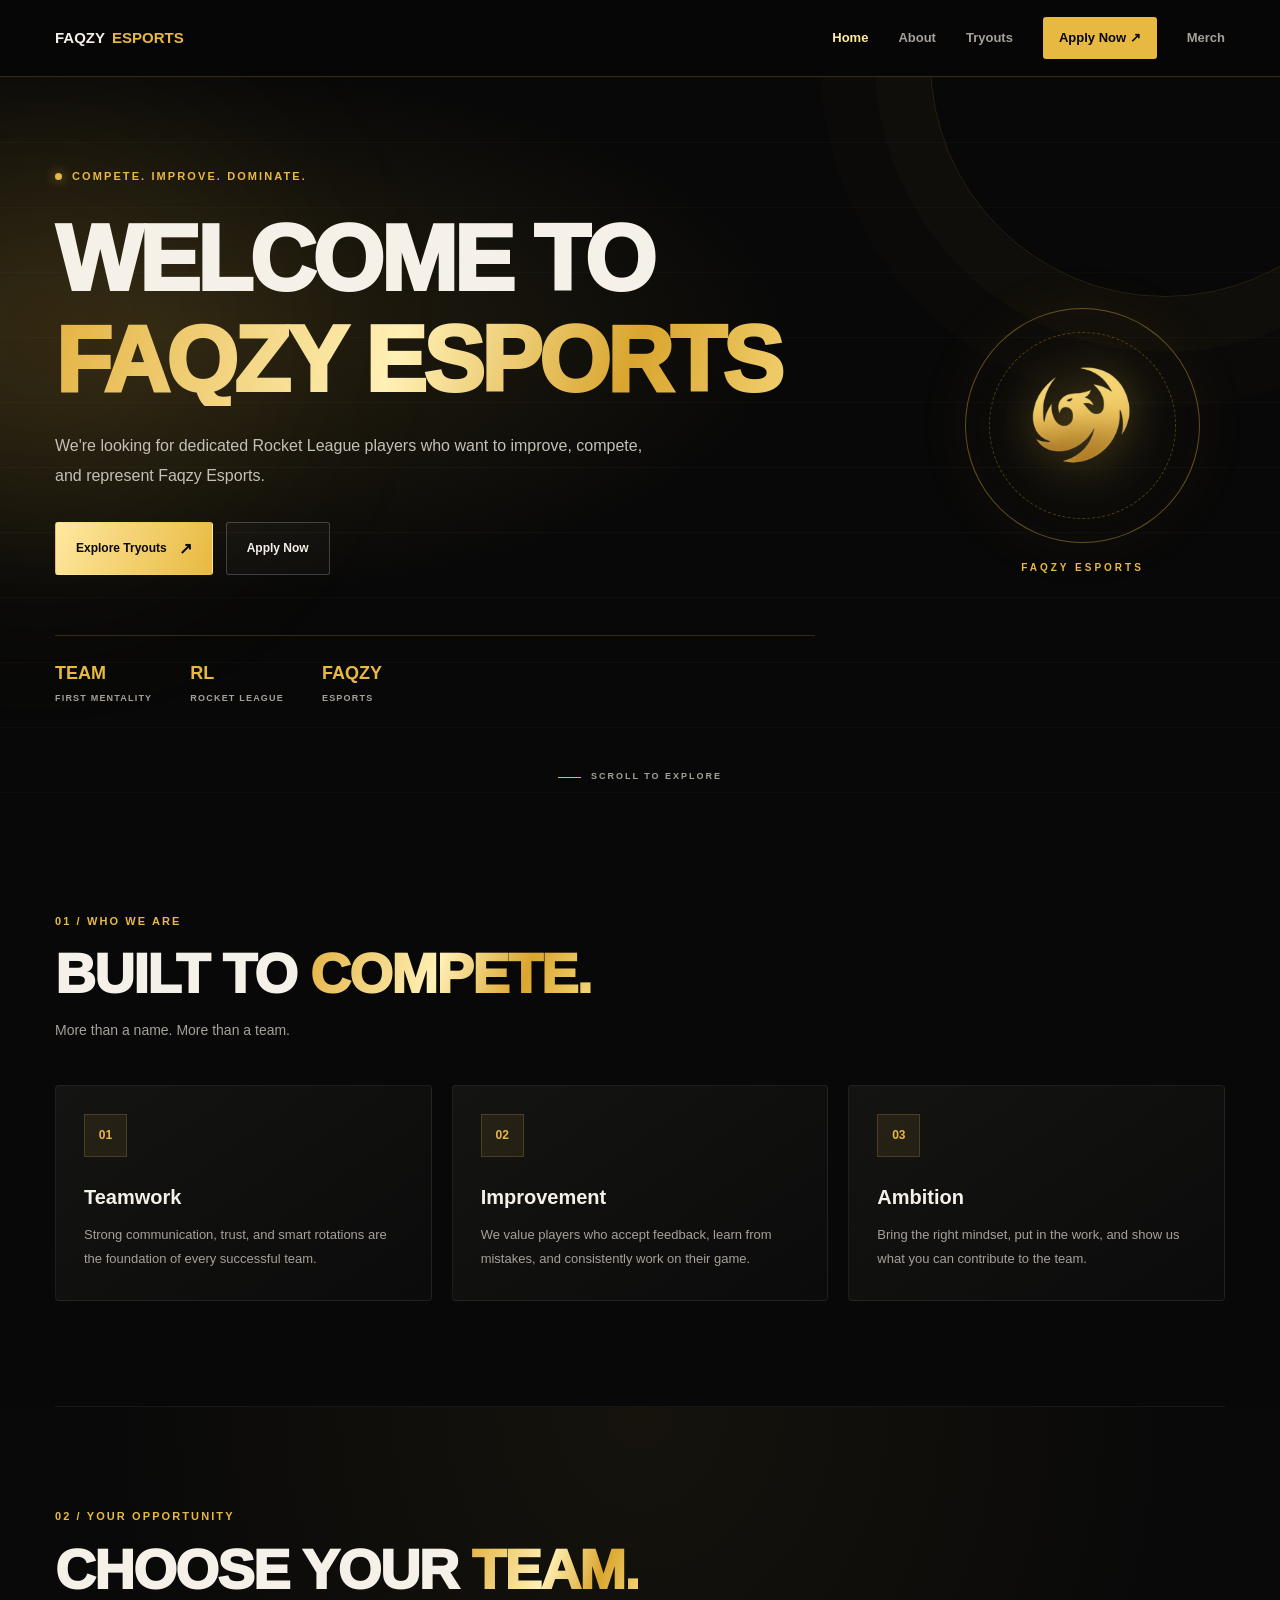
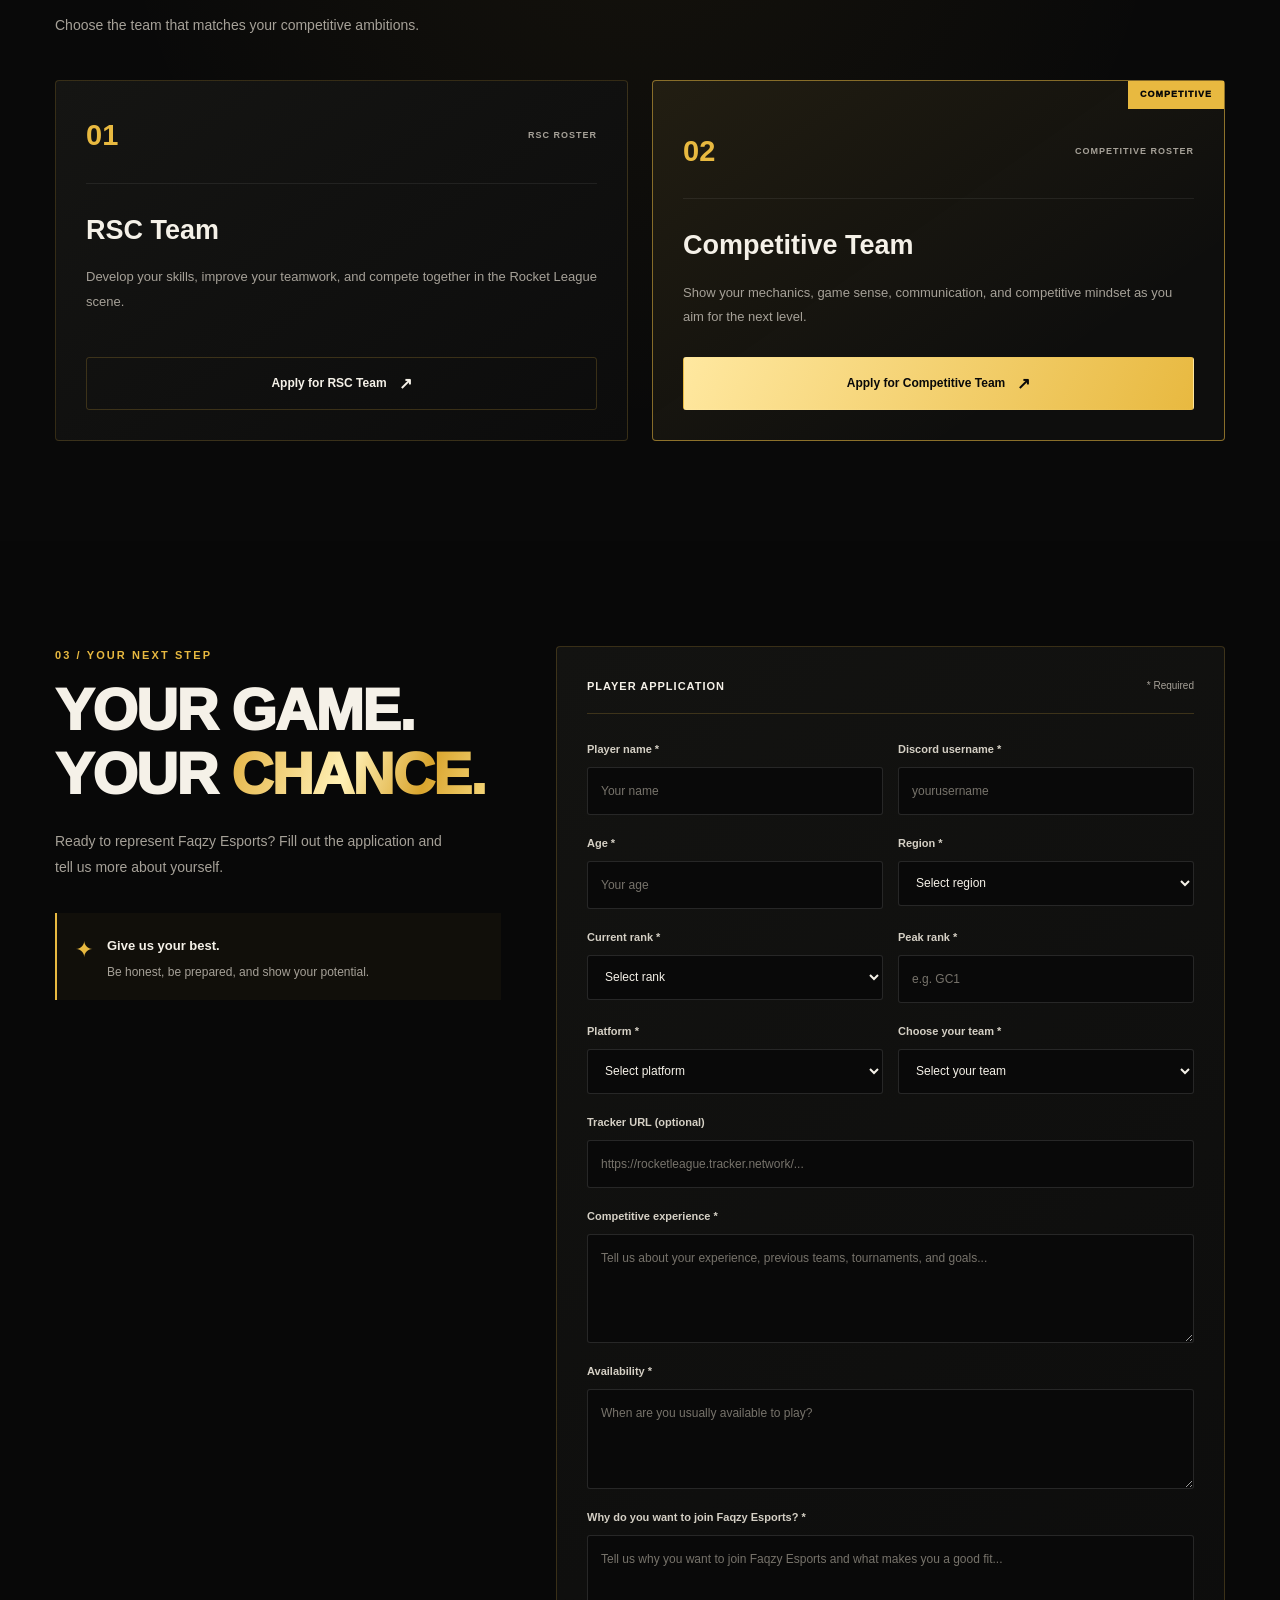
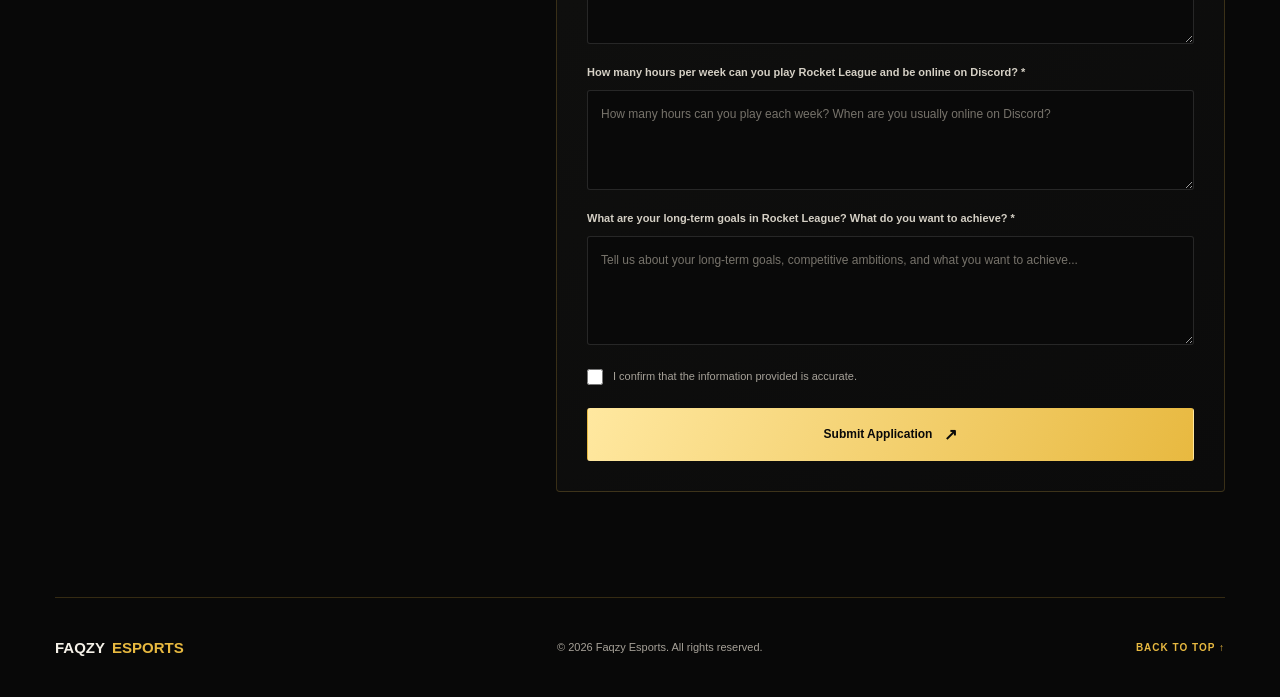
==== commit 32894037: "Add Merch link to navigation menu" ====
--- a/index.html
+++ b/index.html
@@ -31,6 +31,8 @@
                 <a href="#about">About</a>
                 <a href="#tryouts">Tryouts</a>
                 <a href="#application" class="nav-apply">Apply Now ↗</a>
+                <a href="merch.html">Merch</a>
+                
             </div>
         </nav>
     </header>
--- a/style.css
+++ b/style.css
@@ -1,3 +1,4 @@
+
 :root {
     --background: #080808;
     --surface: #11110f;
@@ -421,12 +422,17 @@
     animation: rotateRing 35s linear infinite;
 }
 
-.emblem-circle span {
-    color: var(--gold);
-    font-size: clamp(80px, 12vw, 140px);
-    font-weight: 950;
-    line-height: 1;
-    text-shadow: 0 0 50px rgba(232, 185, 64, 0.2);
+/* NEW PHOENIX LOGO */
+
+.emblem-logo {
+    position: relative;
+    z-index: 1;
+    display: block;
+    width: 78%;
+    height: 78%;
+    object-fit: contain;
+    mix-blend-mode: screen;
+    filter: drop-shadow(0 0 18px rgba(232, 185, 64, 0.2));
 }
 
 .emblem-caption {
@@ -1054,10 +1060,6 @@
         width: 125px;
     }
 
-    .emblem-circle span {
-        font-size: 76px;
-    }
-
     .hero-buttons .btn {
         flex: 1;
     }
@@ -1143,5 +1145,339 @@
     .reveal {
         opacity: 1;
         transform: none;
-    }
-}
+
+        
+/* =========================
+   MERCH PAGE
+========================= */
+
+.merch-hero {
+    padding: 145px 20px 75px;
+    text-align: center;
+    background: radial-gradient(ellipse at top, rgba(232,185,64,0.10), transparent 65%);
+}
+
+.merch-hero h1 {
+    font-size: clamp(2.8rem, 7vw, 5rem);
+    margin: 12px 0;
+    letter-spacing: 2px;
+}
+
+.merch-hero p:not(.eyebrow) {
+    color: var(--muted);
+    margin-top: 12px;
+}
+
+.merch-section {
+    padding: 35px 20px 100px;
+}
+
+.merch-heading {
+    display: flex;
+    justify-content: space-between;
+    align-items: end;
+    gap: 20px;
+    margin-bottom: 35px;
+}
+
+.merch-heading h2 {
+    font-size: clamp(2rem, 4vw, 3rem);
+    margin-top: 8px;
+}
+
+.merch-count {
+    color: var(--muted);
+    font-size: 0.8rem;
+    letter-spacing: 2px;
+}
+
+.merch-grid {
+    display: grid;
+    grid-template-columns: repeat(3, minmax(0, 1fr));
+    gap: 25px;
+}
+
+.merch-card {
+    background: var(--surface);
+    border: 1px solid var(--border);
+    border-radius: 12px;
+    overflow: hidden;
+    transition: transform 0.25s ease, border-color 0.25s ease;
+}
+
+.merch-card:hover {
+    transform: translateY(-6px);
+    border-color: var(--gold);
+}
+
+.merch-image-button {
+    position: relative;
+    display: block;
+    width: 100%;
+    aspect-ratio: 4 / 4.5;
+    padding: 0;
+    border: 0;
+    background: #171715;
+    cursor: pointer;
+    overflow: hidden;
+}
+
+.merch-image-button img {
+    width: 100%;
+    height: 100%;
+    object-fit: cover;
+    display: block;
+    transition: transform 0.4s ease;
+}
+
+.merch-card:hover .merch-image-button img {
+    transform: scale(1.04);
+}
+
+.merch-view {
+    position: absolute;
+    bottom: 15px;
+    left: 50%;
+    transform: translateX(-50%);
+    background: var(--gold);
+    color: #080808;
+    padding: 10px 18px;
+    border-radius: 4px;
+    font-size: 0.72rem;
+    font-weight: 800;
+    letter-spacing: 1px;
+    opacity: 0;
+    transition: opacity 0.2s ease;
+}
+
+.merch-card:hover .merch-view {
+    opacity: 1;
+}
+
+.merch-card-info {
+    padding: 22px;
+}
+
+.merch-category {
+    color: var(--gold);
+    font-size: 0.68rem;
+    letter-spacing: 1.5px;
+    margin-bottom: 8px;
+}
+
+.merch-card-info h3 {
+    font-size: 1.1rem;
+    margin-bottom: 18px;
+}
+
+.merch-details-button {
+    background: transparent;
+    border: 0;
+    padding: 0;
+    color: var(--text);
+    font: inherit;
+    font-size: 0.85rem;
+    cursor: pointer;
+}
+
+.merch-details-button span {
+    color: var(--gold);
+    margin-left: 5px;
+}
+
+.merch-details-button:hover {
+    color: var(--gold);
+}
+
+.merch-active {
+    color: var(--gold) !important;
+}
+
+/* Product popup */
+
+.merch-modal {
+    position: fixed;
+    inset: 0;
+    z-index: 9999;
+    display: none;
+    align-items: center;
+    justify-content: center;
+    padding: 20px;
+}
+
+.merch-modal.is-open {
+    display: flex;
+}
+
+.merch-modal-backdrop {
+    position: absolute;
+    inset: 0;
+    background: rgba(0,0,0,0.88);
+    backdrop-filter: blur(5px);
+}
+
+.merch-modal-content {
+    position: relative;
+    z-index: 1;
+    display: grid;
+    grid-template-columns: 1fr 1fr;
+    width: min(900px, 100%);
+    max-height: 90vh;
+    overflow: auto;
+    background: var(--surface);
+    border: 1px solid var(--border);
+    border-radius: 12px;
+}
+
+.merch-close {
+    position: absolute;
+    z-index: 3;
+    top: 12px;
+    right: 16px;
+    width: 38px;
+    height: 38px;
+    border: 1px solid var(--border);
+    border-radius: 50%;
+    background: #111;
+    color: white;
+    font-size: 26px;
+    cursor: pointer;
+}
+
+.merch-modal-image {
+    position: relative;
+    min-height: 420px;
+    background: #171715;
+}
+
+.merch-modal-image img {
+    width: 100%;
+    height: 100%;
+    min-height: 420px;
+    max-height: 600px;
+    object-fit: contain;
+    display: block;
+}
+
+.gallery-arrow {
+    position: absolute;
+    top: 50%;
+    transform: translateY(-50%);
+    width: 42px;
+    height: 42px;
+    border: 1px solid var(--border);
+    border-radius: 50%;
+    background: rgba(0,0,0,0.75);
+    color: white;
+    font-size: 28px;
+    cursor: pointer;
+}
+
+.gallery-prev {
+    left: 12px;
+}
+
+.gallery-next {
+    right: 12px;
+}
+
+.gallery-counter {
+    position: absolute;
+    bottom: 14px;
+    left: 50%;
+    transform: translateX(-50%);
+    background: rgba(0,0,0,0.75);
+    color: white;
+    padding: 6px 12px;
+    border-radius: 20px;
+    font-size: 0.8rem;
+}
+
+.merch-modal-info {
+    padding: 55px 35px 35px;
+    align-self: center;
+}
+
+.merch-modal-info h2 {
+    font-size: clamp(1.6rem, 3vw, 2.3rem);
+    margin: 12px 0;
+}
+
+.merch-description,
+.merch-order-info p {
+    color: var(--muted);
+    line-height: 1.7;
+}
+
+.merch-order-info {
+    margin: 28px 0;
+    padding: 18px;
+    border: 1px solid var(--border);
+    border-radius: 8px;
+    background: rgba(232,185,64,0.04);
+}
+
+.merch-order-info strong {
+    color: var(--gold);
+}
+
+.merch-order-info p {
+    margin-top: 8px;
+    font-size: 0.9rem;
+}
+
+.merch-discord-button {
+    display: inline-block;
+    text-decoration: none;
+    text-align: center;
+}
+
+body.merch-modal-open {
+    overflow: hidden;
+}
+
+@media (max-width: 850px) {
+    .merch-grid {
+        grid-template-columns: repeat(2, minmax(0, 1fr));
+    }
+
+    .merch-modal-content {
+        grid-template-columns: 1fr;
+        max-width: 550px;
+    }
+
+    .merch-modal-image,
+    .merch-modal-image img {
+        min-height: 300px;
+        max-height: 420px;
+    }
+
+    .merch-modal-info {
+        padding: 30px 25px;
+    }
+}
+
+@media (max-width: 550px) {
+    .merch-grid {
+        grid-template-columns: 1fr;
+    }
+
+    .merch-heading {
+        align-items: start;
+        flex-direction: column;
+    }
+
+    .merch-hero {
+        padding-top: 120px;
+    }
+
+    .merch-modal {
+        padding: 10px;
+    }
+
+    .merch-modal-image,
+    .merch-modal-image img {
+        min-height: 250px;
+        max-height: 320px;
+    }
+}
